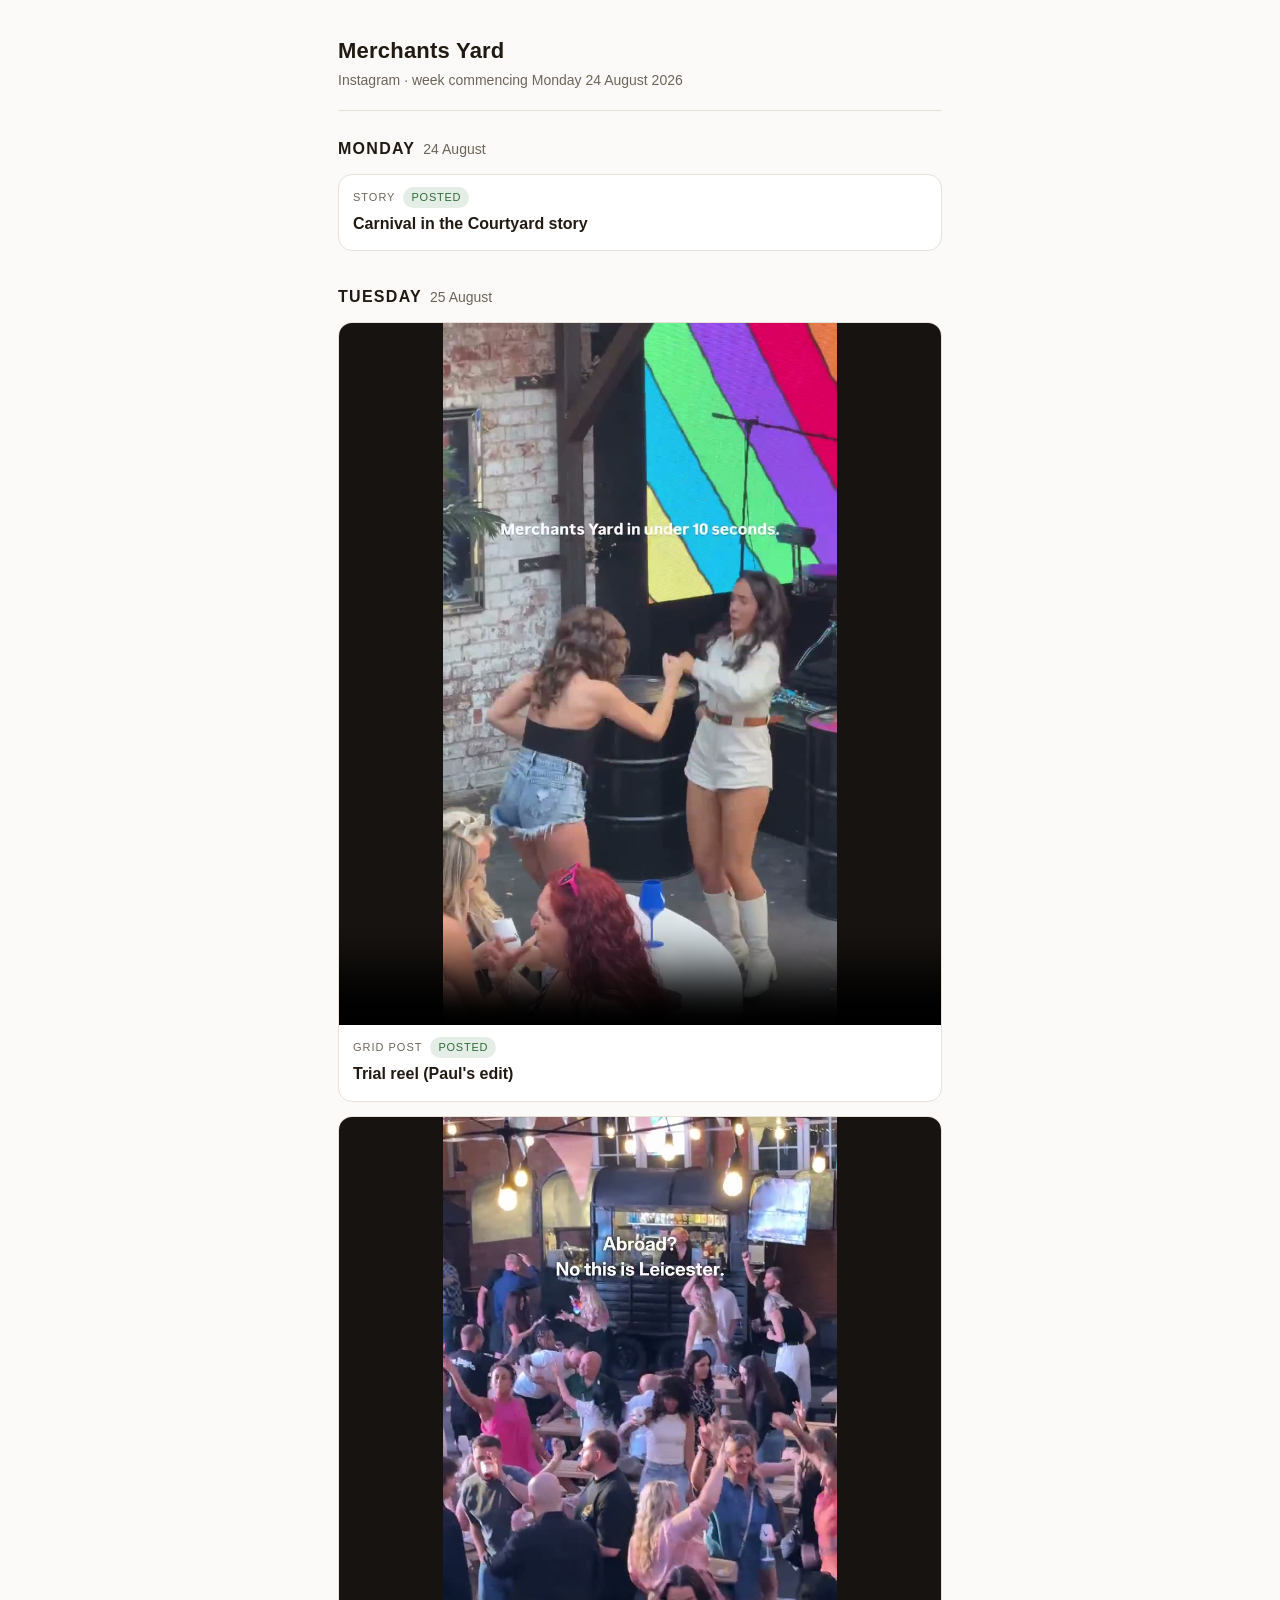
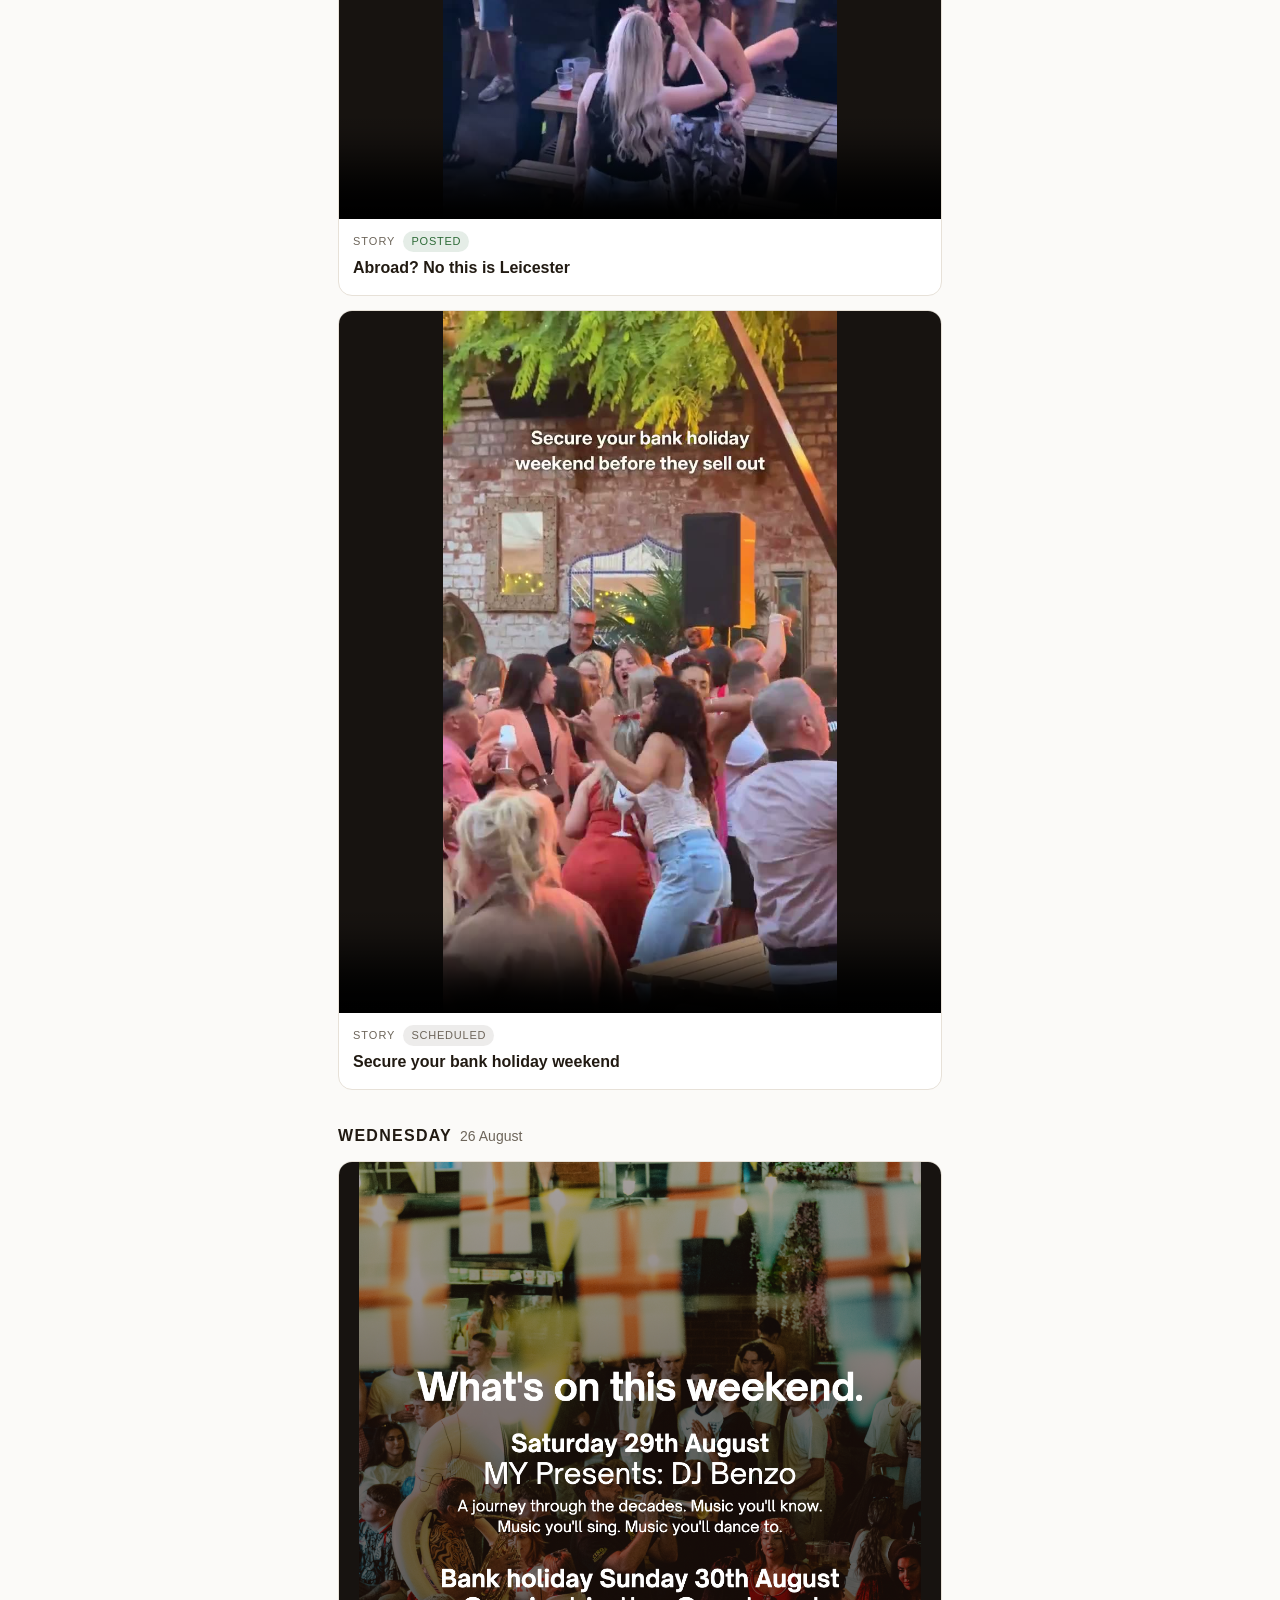
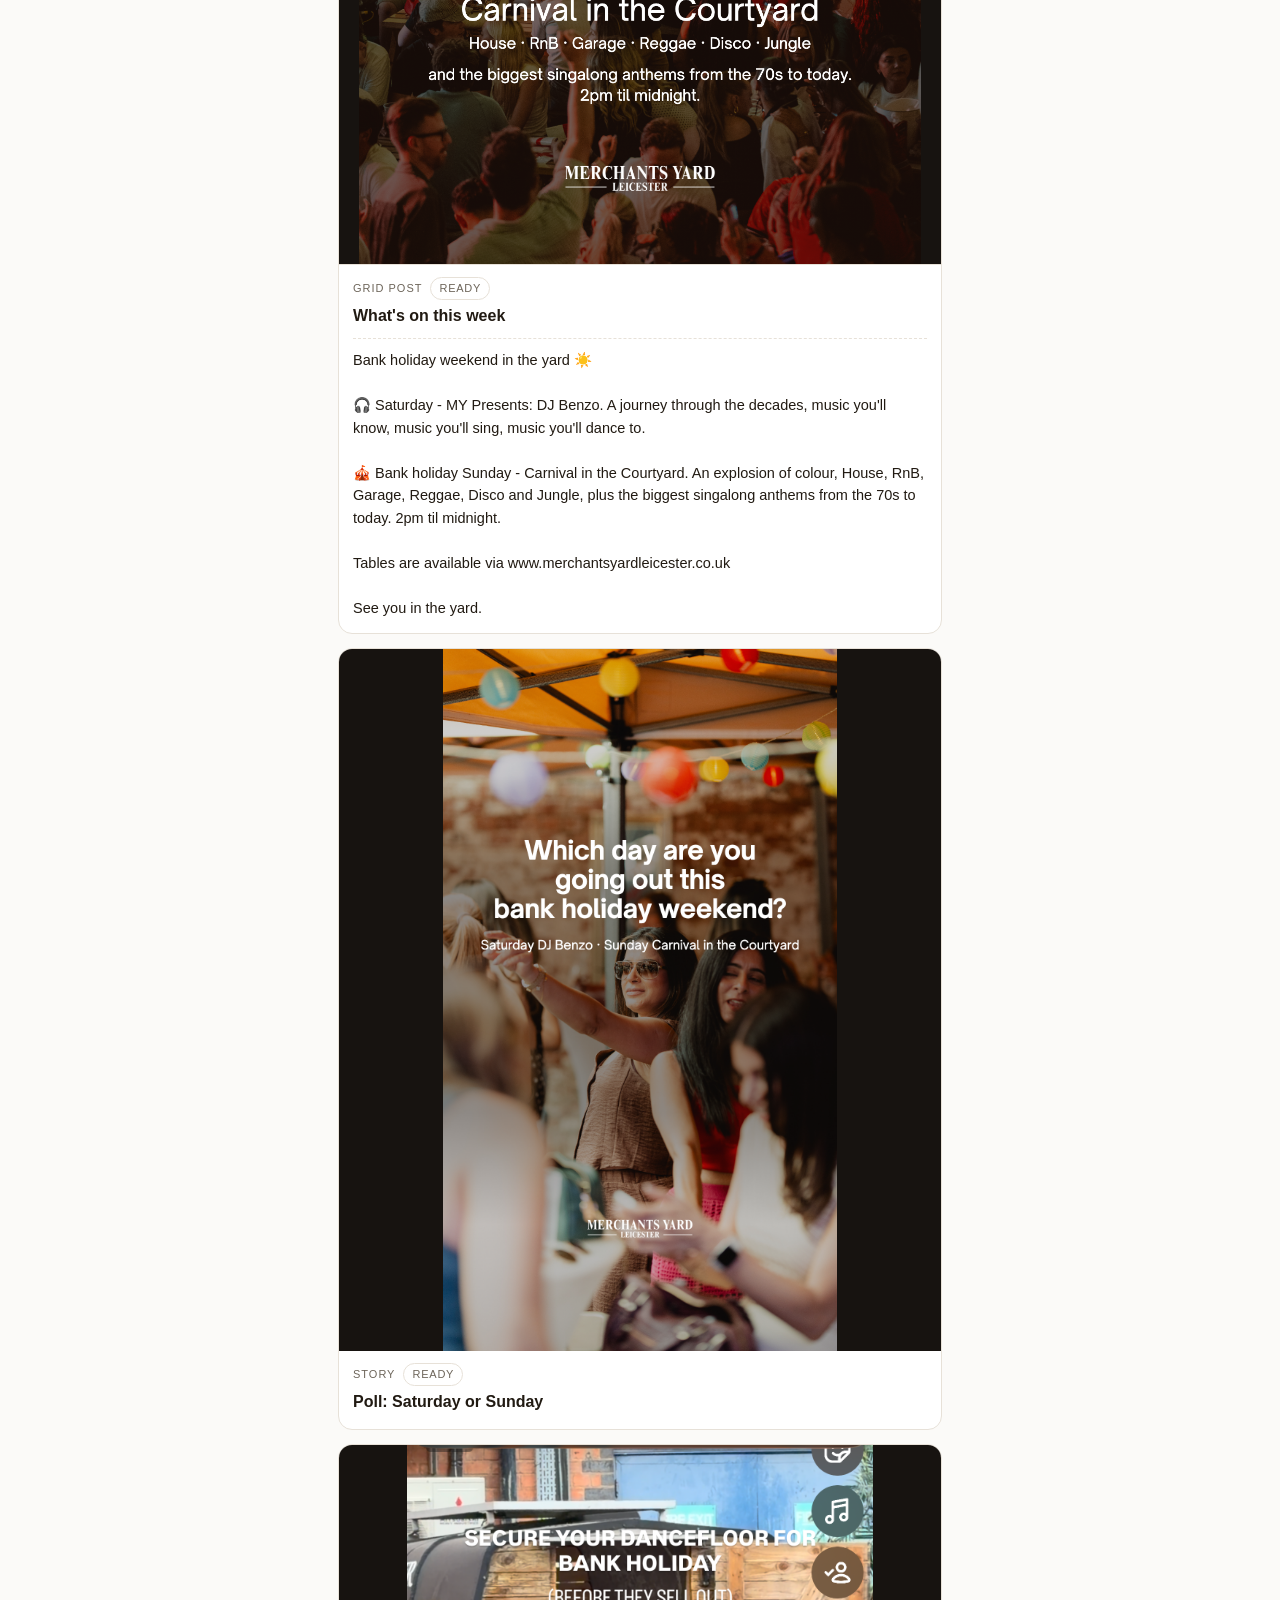
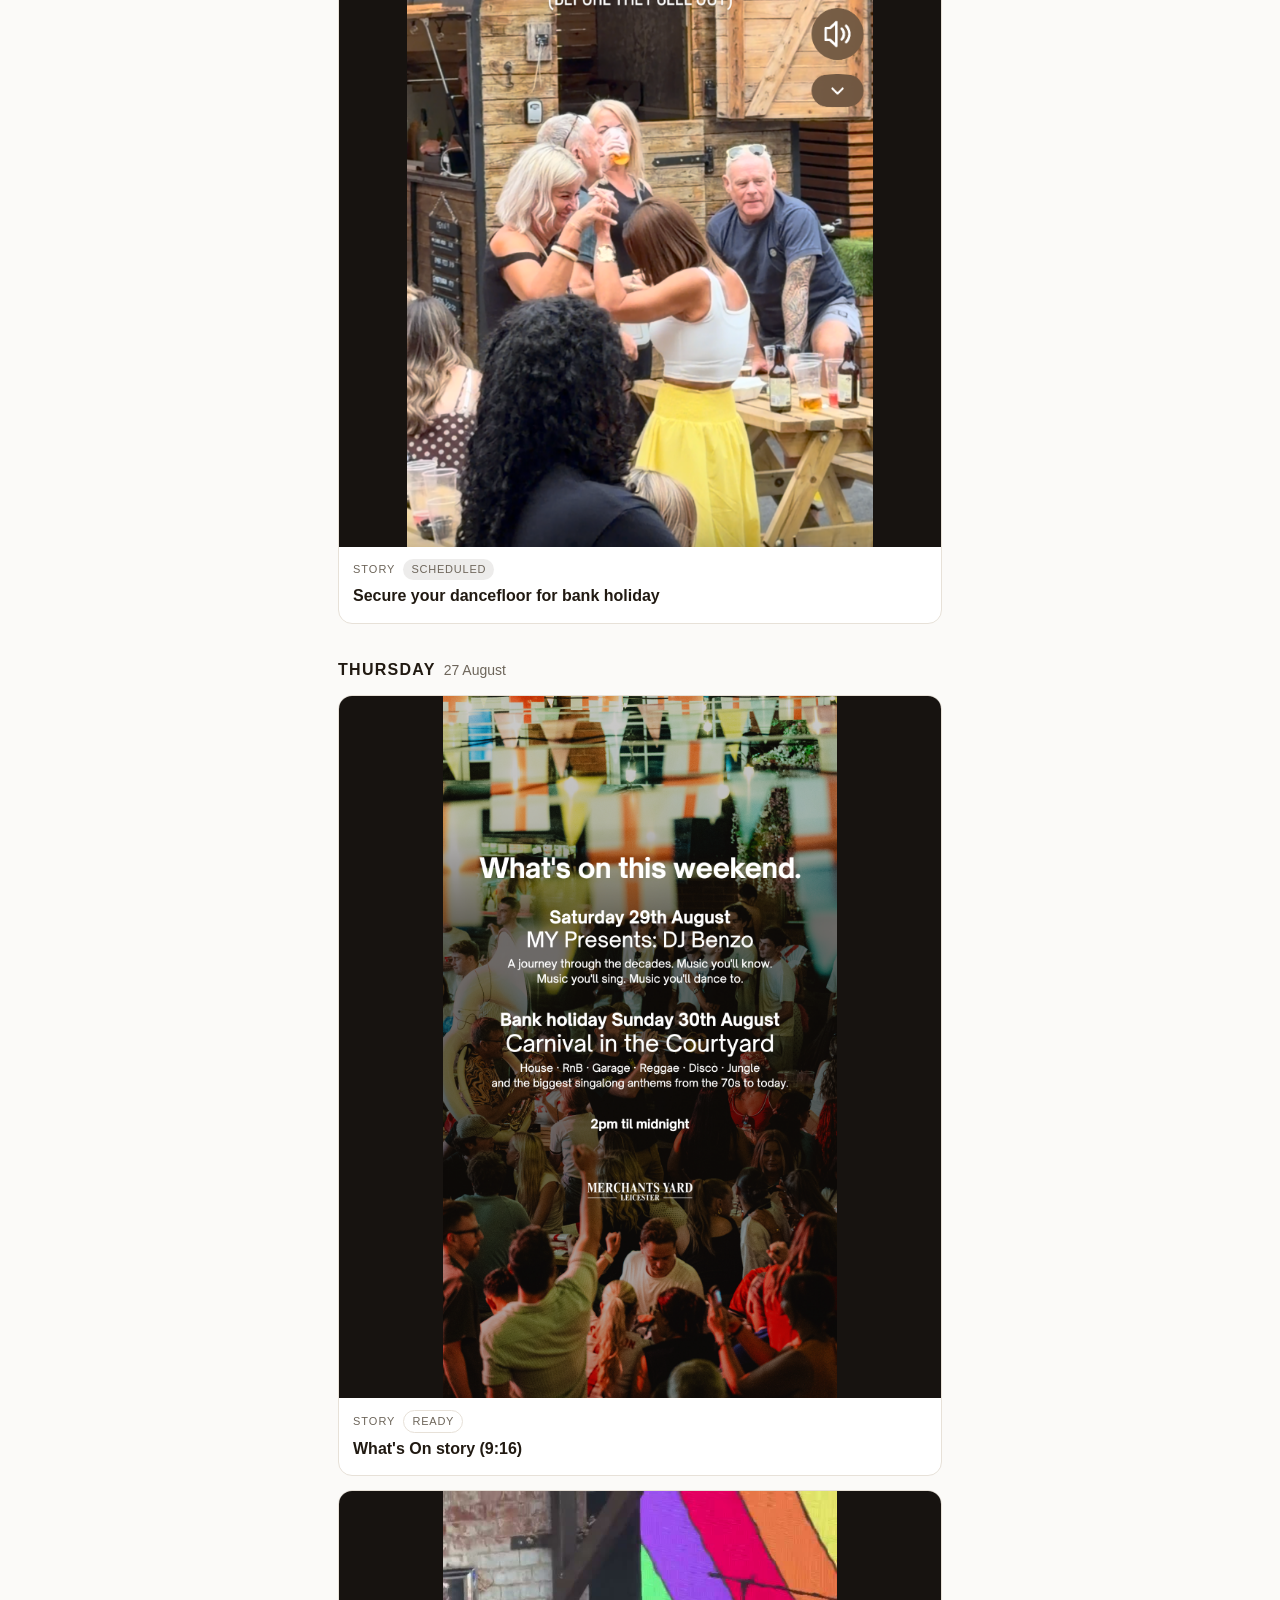
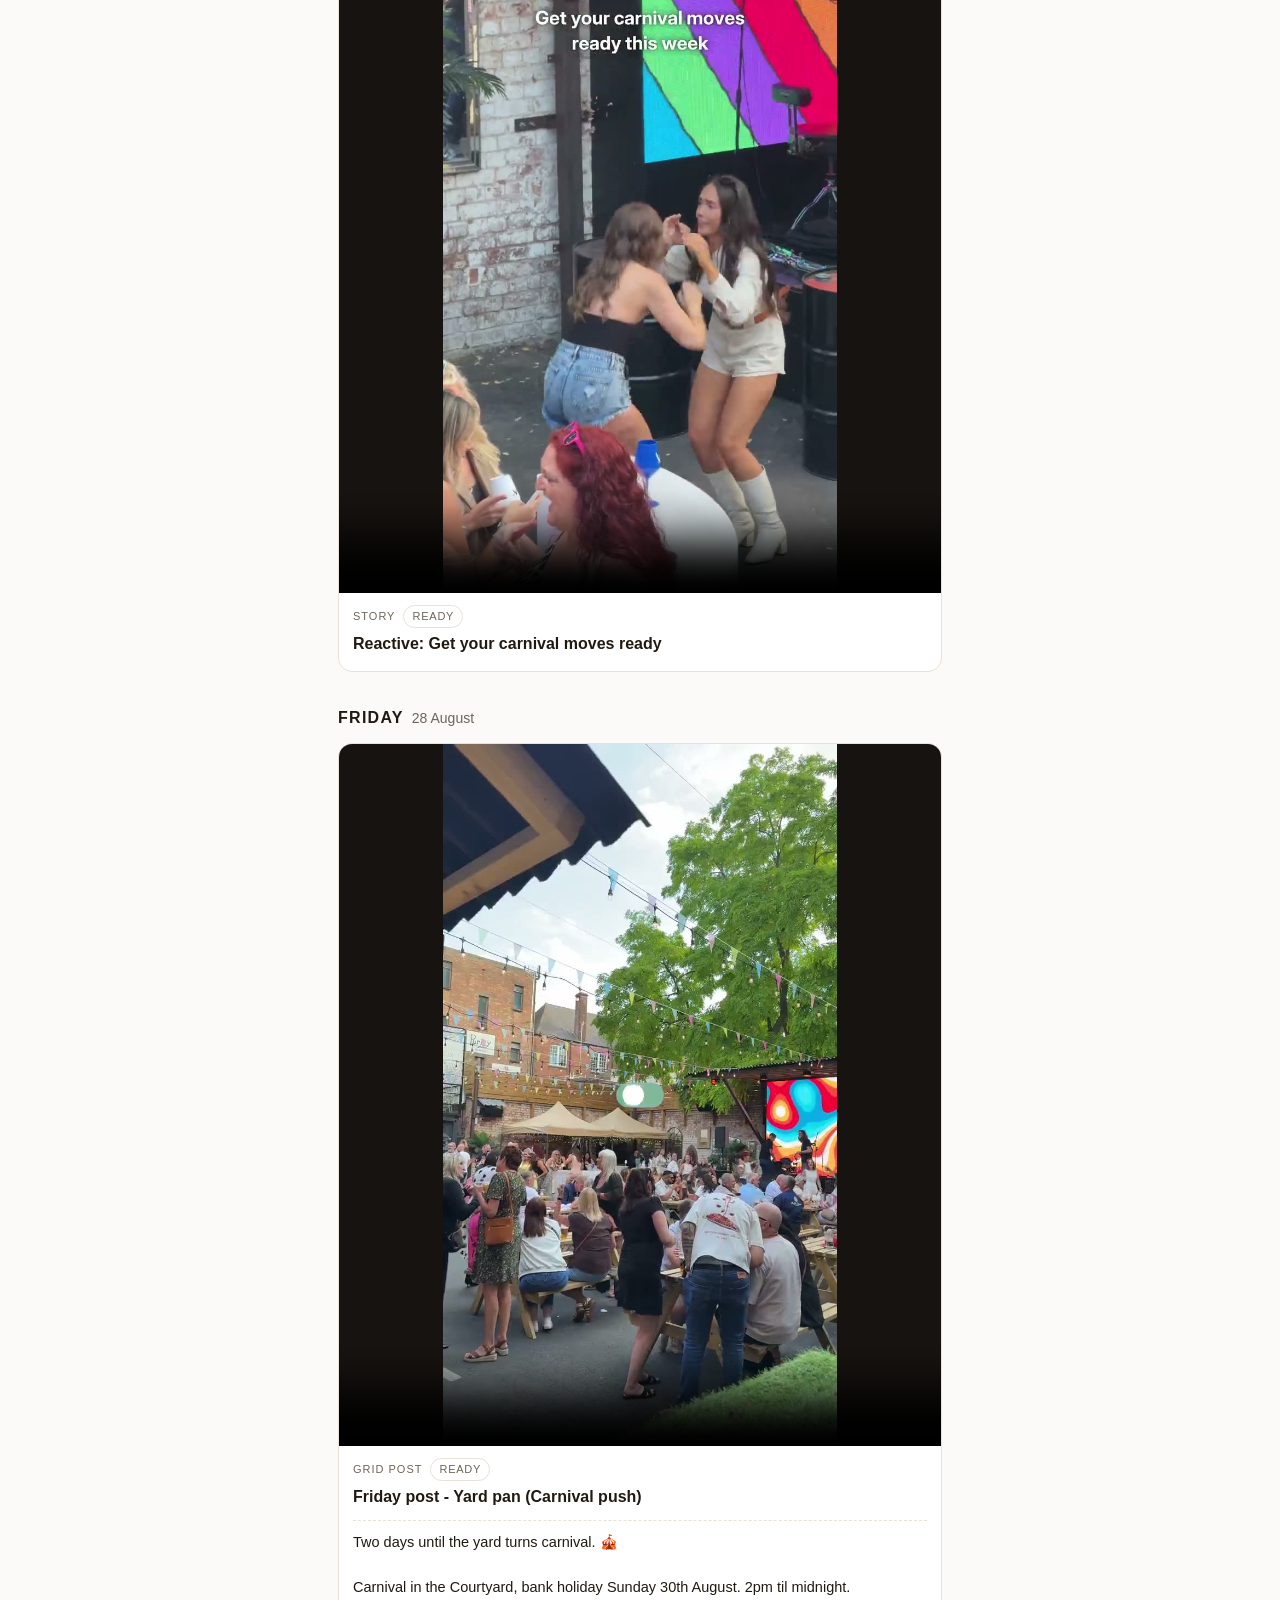
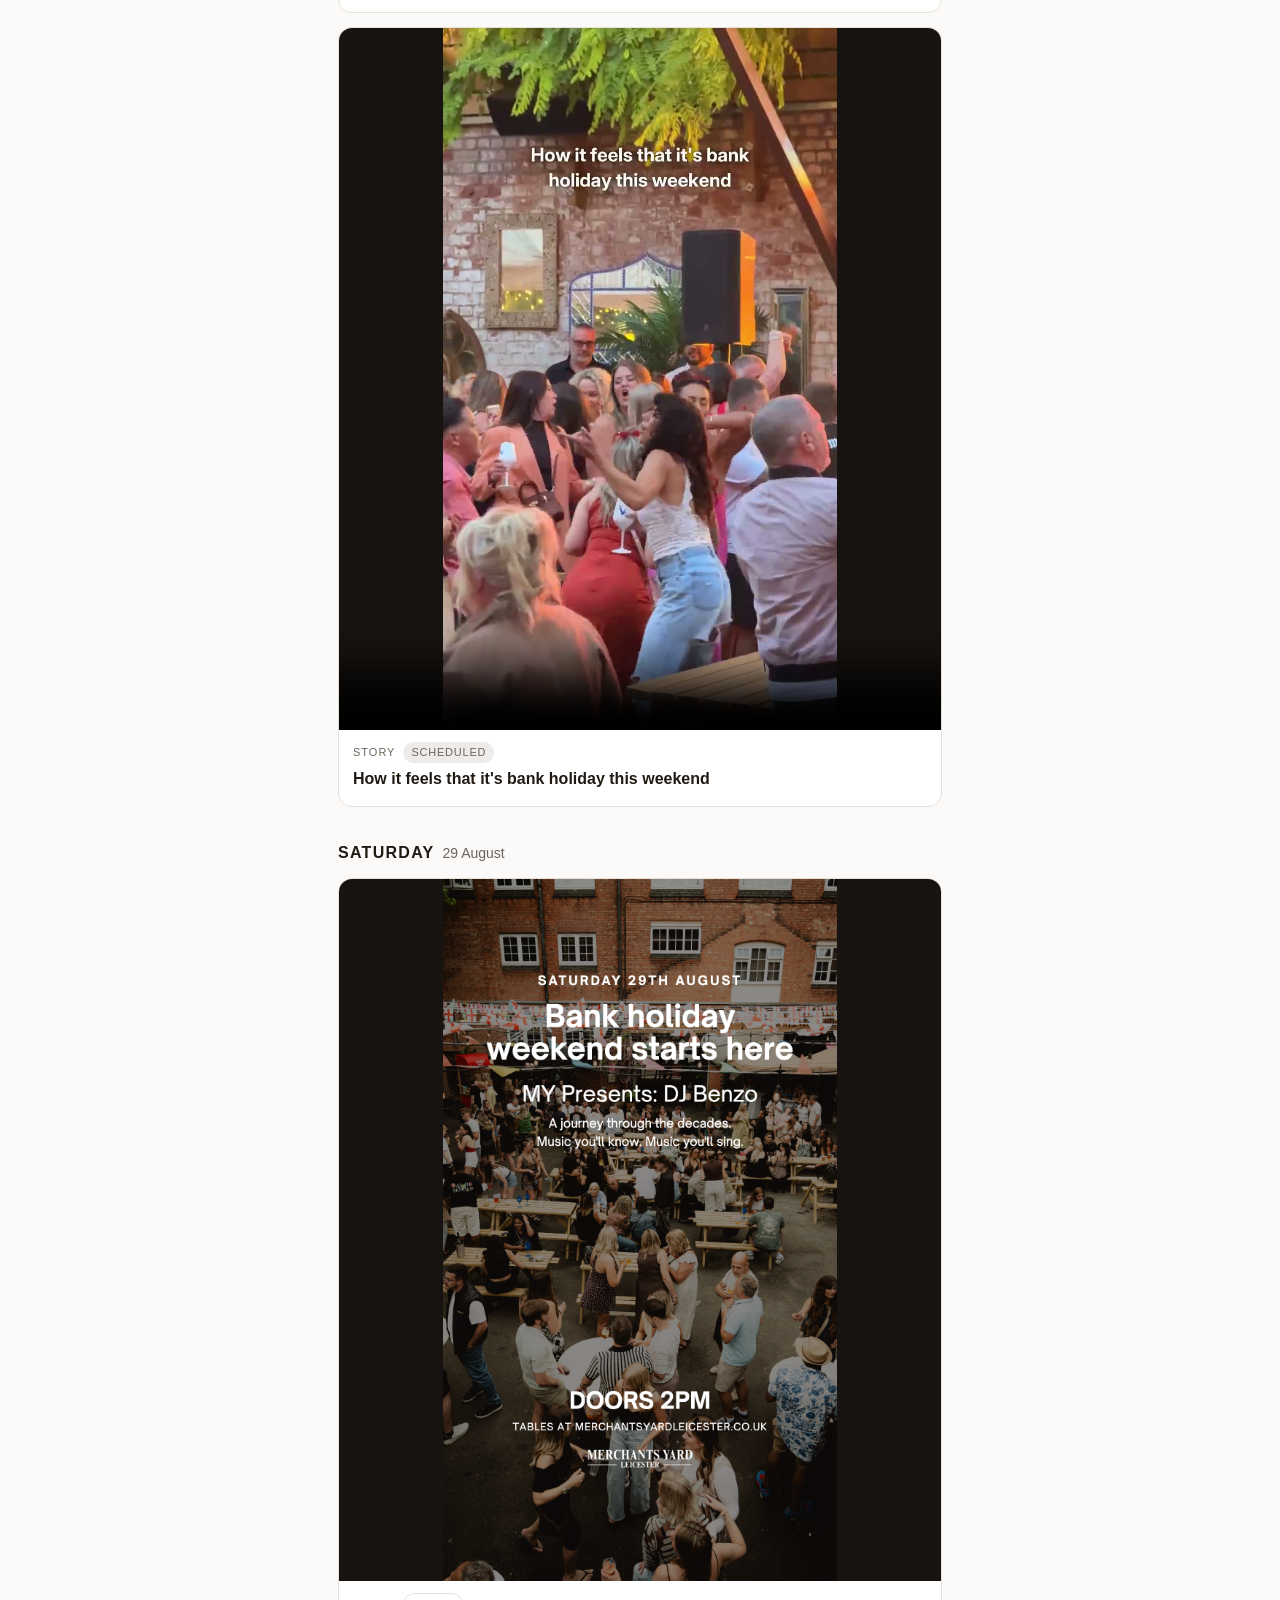
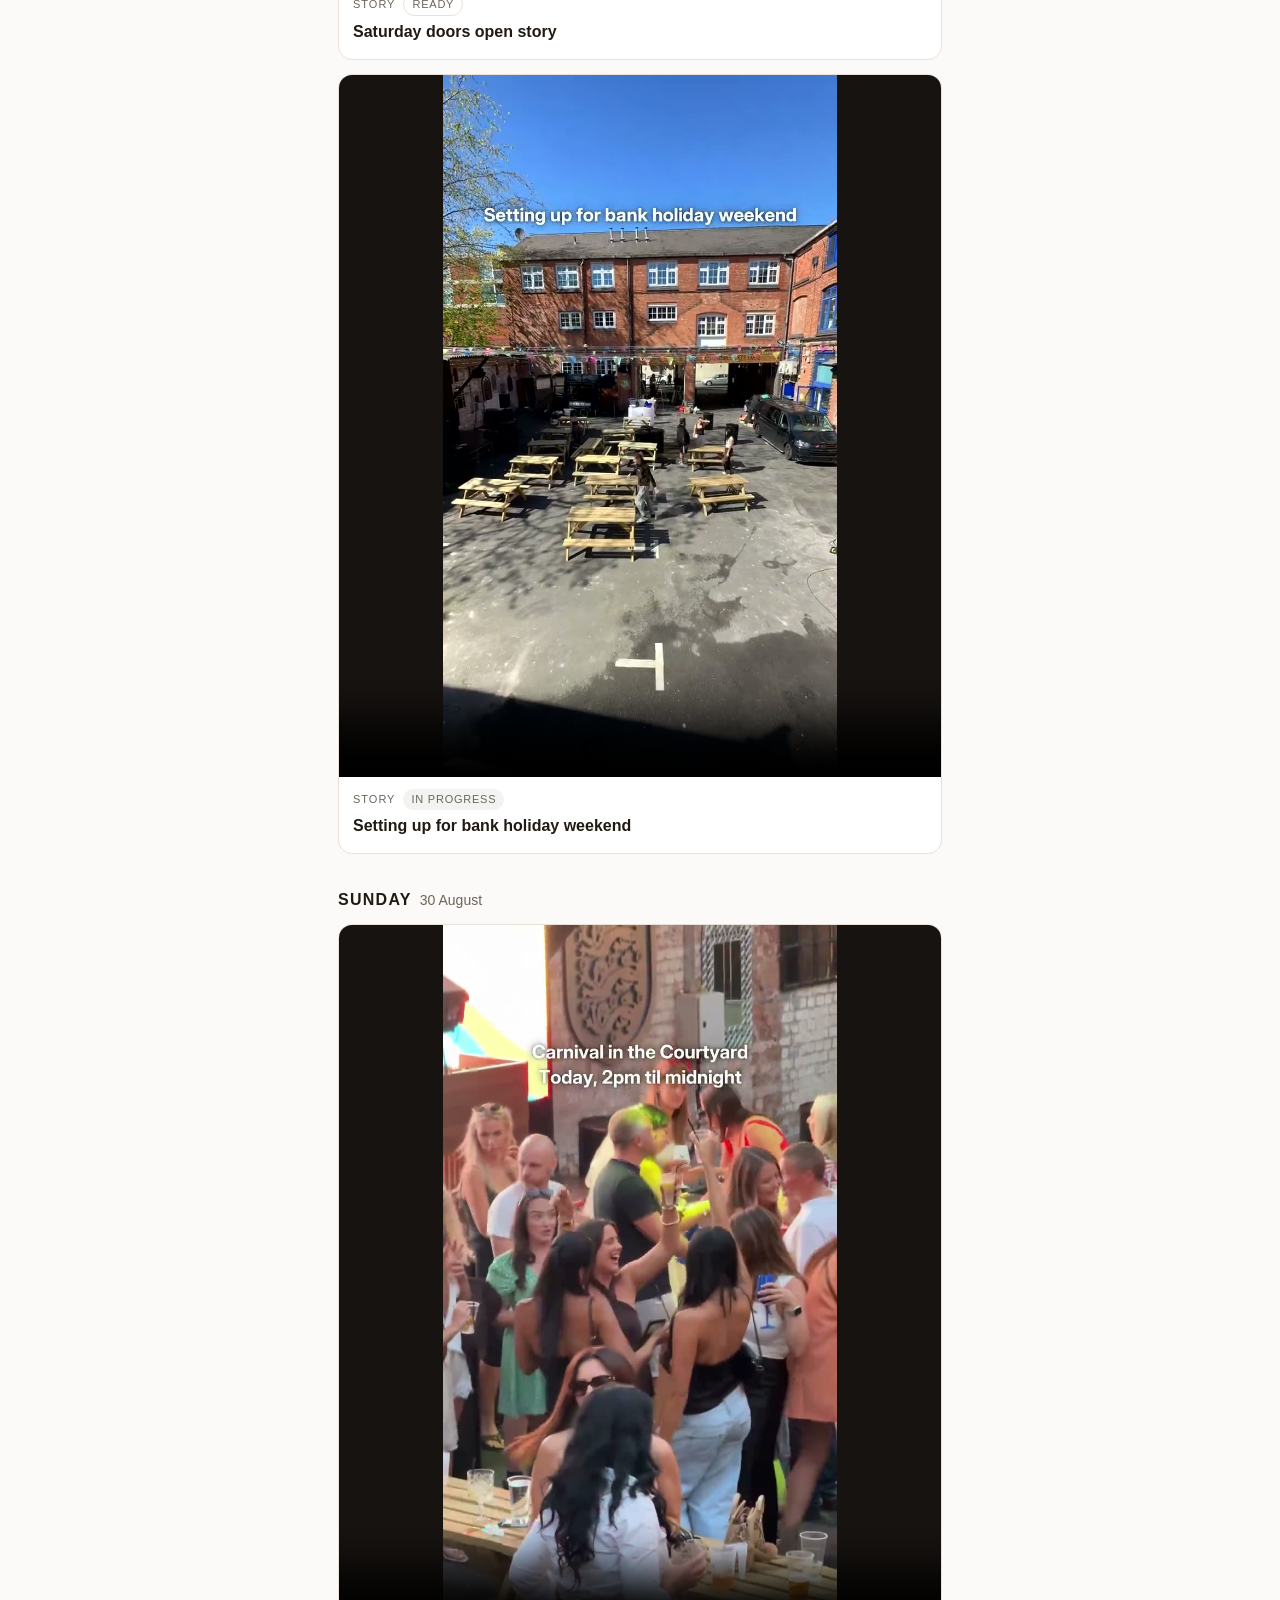
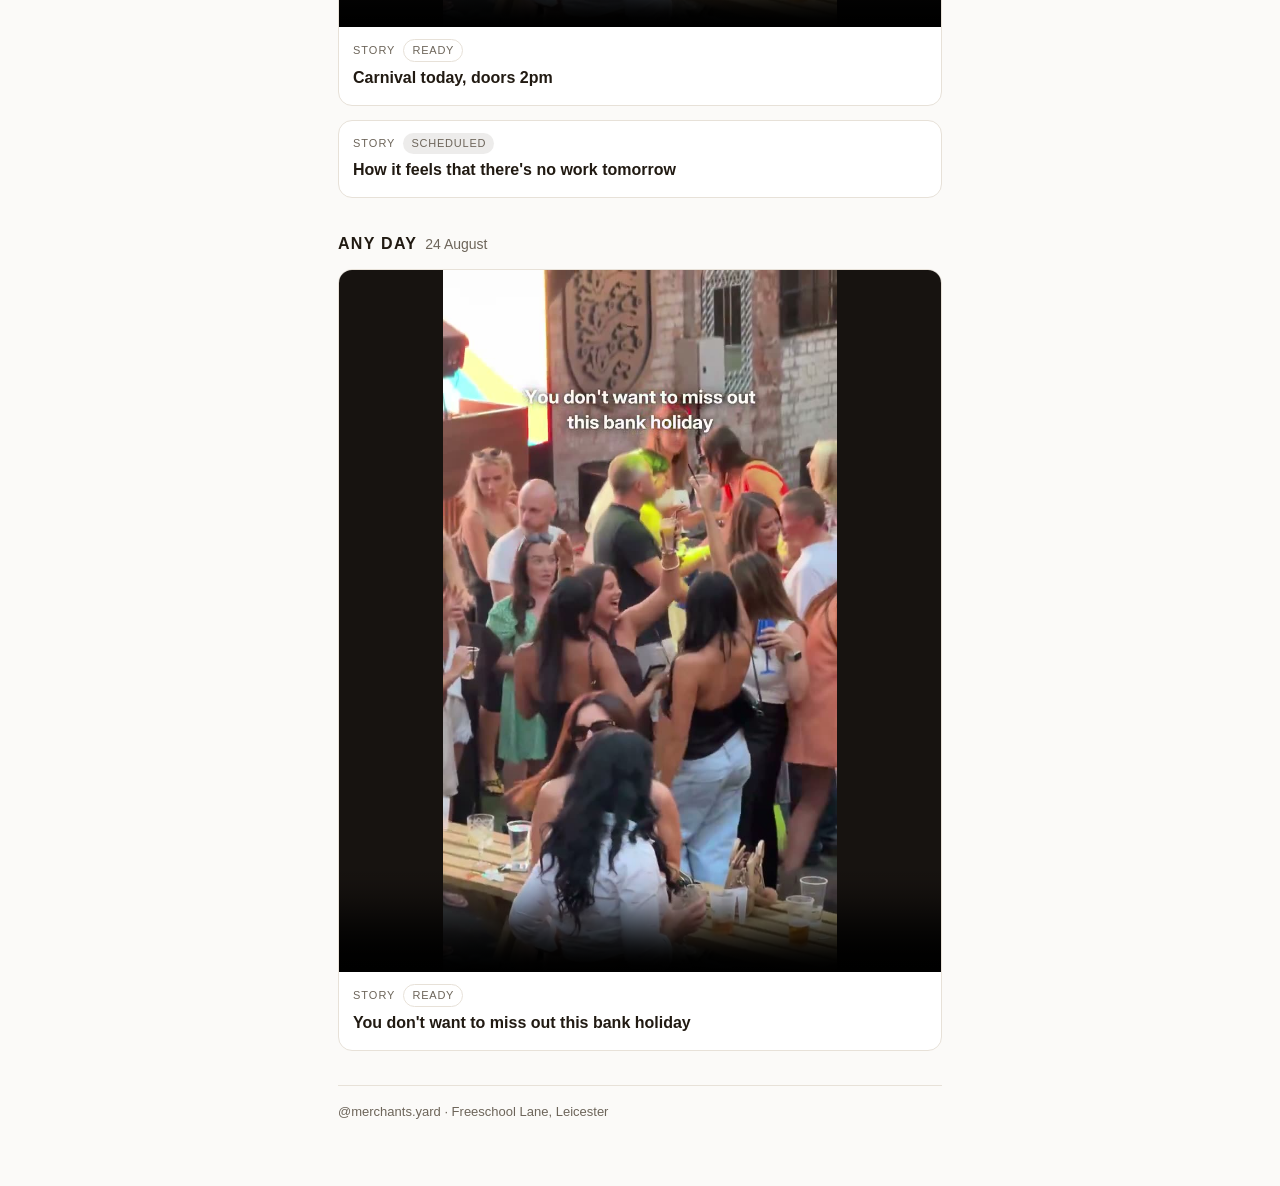
==== share/my-2026-08-24/index.html @ 73141e3e "week share page + board simplification Co-Authored-By: Claude Fable 5 <noreply@anthropic.com>" ====
<!doctype html>
<html lang="en">
<head>
<meta charset="utf-8">
<meta name="viewport" content="width=device-width, initial-scale=1">
<meta name="robots" content="noindex,nofollow,noarchive">
<title>Merchants Yard · w/c 24 Aug</title>
<style>
  :root { --bg:#fbfaf8; --ink:#211a12; --mid:#6d655a; --line:#e7e1d8; --green:#2e6b38; }
  * { box-sizing:border-box; margin:0; }
  body { background:var(--bg); color:var(--ink); font:16px/1.55 -apple-system, BlinkMacSystemFont, "Segoe UI", Roboto, Helvetica, Arial, sans-serif; }
  main { max-width:640px; margin:0 auto; padding:28px 18px 64px; }
  header { padding:6px 0 18px; border-bottom:1px solid var(--line); margin-bottom:26px; }
  header h1 { font-size:22px; letter-spacing:.01em; }
  header p { color:var(--mid); font-size:14px; margin-top:2px; }
  section { margin-bottom:34px; }
  h2 { font-size:16px; text-transform:uppercase; letter-spacing:.08em; margin-bottom:12px; }
  h2 .date { color:var(--mid); font-weight:400; text-transform:none; letter-spacing:0; margin-left:8px; font-size:14px; }
  .card { background:#fff; border:1px solid var(--line); border-radius:14px; overflow:hidden; margin-bottom:14px; }
  .media img, .media video { display:block; width:100%; max-height:78vh; object-fit:contain; background:#171310; }
  .media img + img, .media * + video, .media video + img { border-top:1px solid var(--line); }
  .card-body { padding:12px 14px 14px; }
  .meta { display:flex; gap:8px; align-items:center; margin-bottom:4px; }
  .kind { font-size:11px; text-transform:uppercase; letter-spacing:.09em; color:var(--mid); }
  .chip { font-size:11px; text-transform:uppercase; letter-spacing:.07em; padding:2px 8px; border-radius:99px; }
  .chip-posted { background:rgba(46,107,56,.12); color:var(--green); }
  .chip-scheduled { background:rgba(109,101,90,.12); color:var(--mid); }
  .chip-ready { border:1px solid var(--line); color:var(--mid); }
  .chip-progress { background:rgba(109,101,90,.08); color:var(--mid); }
  h3 { font-size:16px; font-weight:600; }
  .caption { white-space:pre-line; color:var(--ink); font-size:14.5px; margin-top:10px; padding-top:10px; border-top:1px dashed var(--line); }
  .quiet { color:var(--mid); font-size:14px; }
  footer { color:var(--mid); font-size:13px; border-top:1px solid var(--line); padding-top:16px; }
</style>
</head>
<body>
<main>
<header>
  <h1>Merchants Yard</h1>
  <p>Instagram · week commencing Monday 24 August 2026</p>
</header>
<section><h2>Monday<span class="date">24 August</span></h2><article class="card"><div class="media"><img loading="lazy" alt="" src="../../media/merchants-yard/2026-08-24/../2026-08-17/stories/wednesday-carnival/carnival-9x16.png"></div><div class="card-body"><div class="meta"><span class="kind">Story</span><span class="chip chip-posted">Posted</span></div><h3>Carnival in the Courtyard story</h3></div></article></section><section><h2>Tuesday<span class="date">25 August</span></h2><article class="card"><div class="media"><video controls playsinline preload="metadata" poster="../../media/merchants-yard/2026-08-24/grid/tuesday-trial-reel/trial-reel.jpg" src="../../media/merchants-yard/2026-08-24/grid/tuesday-trial-reel/trial-reel.mp4"></video></div><div class="card-body"><div class="meta"><span class="kind">Grid post</span><span class="chip chip-posted">Posted</span></div><h3>Trial reel (Paul&#x27;s edit)</h3></div></article><article class="card"><div class="media"><video controls playsinline preload="metadata" poster="../../media/merchants-yard/2026-08-24/stories/reactive/abroad%20no%20this%20is%20leicester.jpg" src="../../media/merchants-yard/2026-08-24/stories/reactive/abroad%20no%20this%20is%20leicester.mp4"></video></div><div class="card-body"><div class="meta"><span class="kind">Story</span><span class="chip chip-posted">Posted</span></div><h3>Abroad? No this is Leicester</h3></div></article><article class="card"><div class="media"><video controls playsinline preload="metadata" poster="../../media/merchants-yard/2026-08-24/stories/reactive/secure%20your%20bank%20holiday%20weekend.jpg" src="../../media/merchants-yard/2026-08-24/stories/reactive/secure%20your%20bank%20holiday%20weekend.mp4"></video></div><div class="card-body"><div class="meta"><span class="kind">Story</span><span class="chip chip-scheduled">Scheduled</span></div><h3>Secure your bank holiday weekend</h3></div></article></section><section><h2>Wednesday<span class="date">26 August</span></h2><article class="card"><div class="media"><img loading="lazy" alt="" src="../../media/merchants-yard/2026-08-24/grid/tuesday-whats-on/slide-01.png"><img loading="lazy" alt="" src="../../media/merchants-yard/2026-08-24/grid/tuesday-whats-on/Carnival_4x5.png"></div><div class="card-body"><div class="meta"><span class="kind">Grid post</span><span class="chip chip-ready">Ready</span></div><h3>What&#x27;s on this week</h3><div class="caption">Bank holiday weekend in the yard ☀️

🎧 Saturday - MY Presents: DJ Benzo. A journey through the decades, music you&#x27;ll know, music you&#x27;ll sing, music you&#x27;ll dance to.

🎪 Bank holiday Sunday - Carnival in the Courtyard. An explosion of colour, House, RnB, Garage, Reggae, Disco and Jungle, plus the biggest singalong anthems from the 70s to today. 2pm til midnight.

Tables are available via www.merchantsyardleicester.co.uk

See you in the yard.</div></div></article><article class="card"><div class="media"><img loading="lazy" alt="" src="../../media/merchants-yard/2026-08-24/stories/carnival-poll/carnival-poll.png"></div><div class="card-body"><div class="meta"><span class="kind">Story</span><span class="chip chip-ready">Ready</span></div><h3>Poll: Saturday or Sunday</h3></div></article><article class="card"><div class="media"><img loading="lazy" alt="" src="../../media/merchants-yard/2026-08-24/stories/secure-dancefloor/secure-dancefloor.png"></div><div class="card-body"><div class="meta"><span class="kind">Story</span><span class="chip chip-scheduled">Scheduled</span></div><h3>Secure your dancefloor for bank holiday</h3></div></article></section><section><h2>Thursday<span class="date">27 August</span></h2><article class="card"><div class="media"><img loading="lazy" alt="" src="../../media/merchants-yard/2026-08-24/stories/whats-on-story/whats-on-story.png"></div><div class="card-body"><div class="meta"><span class="kind">Story</span><span class="chip chip-ready">Ready</span></div><h3>What&#x27;s On story (9:16)</h3></div></article><article class="card"><div class="media"><video controls playsinline preload="metadata" poster="../../media/merchants-yard/2026-08-24/stories/reactive/get%20your%20carnival%20moves%20ready.jpg" src="../../media/merchants-yard/2026-08-24/stories/reactive/get%20your%20carnival%20moves%20ready.mp4"></video></div><div class="card-body"><div class="meta"><span class="kind">Story</span><span class="chip chip-ready">Ready</span></div><h3>Reactive: Get your carnival moves ready</h3></div></article></section><section><h2>Friday<span class="date">28 August</span></h2><article class="card"><div class="media"><video controls playsinline preload="metadata" poster="../../media/merchants-yard/2026-08-24/grid/friday-post/yard-pan.jpg" src="../../media/merchants-yard/2026-08-24/grid/friday-post/yard-pan.mp4"></video></div><div class="card-body"><div class="meta"><span class="kind">Grid post</span><span class="chip chip-ready">Ready</span></div><h3>Friday post - Yard pan (Carnival push)</h3><div class="caption">Two days until the yard turns carnival. 🎪

Carnival in the Courtyard, bank holiday Sunday 30th August. 2pm til midnight.</div></div></article><article class="card"><div class="media"><video controls playsinline preload="metadata" poster="../../media/merchants-yard/2026-08-24/stories/reactive/how%20it%20feels%20bank%20holiday.jpg" src="../../media/merchants-yard/2026-08-24/stories/reactive/how%20it%20feels%20bank%20holiday.mp4"></video></div><div class="card-body"><div class="meta"><span class="kind">Story</span><span class="chip chip-scheduled">Scheduled</span></div><h3>How it feels that it&#x27;s bank holiday this weekend</h3></div></article></section><section><h2>Saturday<span class="date">29 August</span></h2><article class="card"><div class="media"><img loading="lazy" alt="" src="../../media/merchants-yard/2026-08-24/stories/saturday-doors/saturday-doors.png"></div><div class="card-body"><div class="meta"><span class="kind">Story</span><span class="chip chip-ready">Ready</span></div><h3>Saturday doors open story</h3></div></article><article class="card"><div class="media"><video controls playsinline preload="metadata" poster="../../media/merchants-yard/2026-08-24/stories/reactive/setting%20up%20saturday%20morning.jpg" src="../../media/merchants-yard/2026-08-24/stories/reactive/setting%20up%20saturday%20morning.mp4"></video></div><div class="card-body"><div class="meta"><span class="kind">Story</span><span class="chip chip-progress">In progress</span></div><h3>Setting up for bank holiday weekend</h3></div></article></section><section><h2>Sunday<span class="date">30 August</span></h2><article class="card"><div class="media"><video controls playsinline preload="metadata" poster="../../media/merchants-yard/2026-08-24/stories/reactive/sunday%20doors%20today.jpg" src="../../media/merchants-yard/2026-08-24/stories/reactive/sunday%20doors%20today.mp4"></video></div><div class="card-body"><div class="meta"><span class="kind">Story</span><span class="chip chip-ready">Ready</span></div><h3>Carnival today, doors 2pm</h3></div></article><article class="card"><div class="card-body"><div class="meta"><span class="kind">Story</span><span class="chip chip-scheduled">Scheduled</span></div><h3>How it feels that there&#x27;s no work tomorrow</h3></div></article></section><section><h2>Any day<span class="date">24 August</span></h2><article class="card"><div class="media"><video controls playsinline preload="metadata" poster="../../media/merchants-yard/2026-08-24/stories/reactive/dont%20miss%20out%20bank%20holiday.jpg" src="../../media/merchants-yard/2026-08-24/stories/reactive/dont%20miss%20out%20bank%20holiday.mp4"></video></div><div class="card-body"><div class="meta"><span class="kind">Story</span><span class="chip chip-ready">Ready</span></div><h3>You don&#x27;t want to miss out this bank holiday</h3></div></article></section>
<footer>@merchants.yard · Freeschool Lane, Leicester</footer>
</main>
</body>
</html>
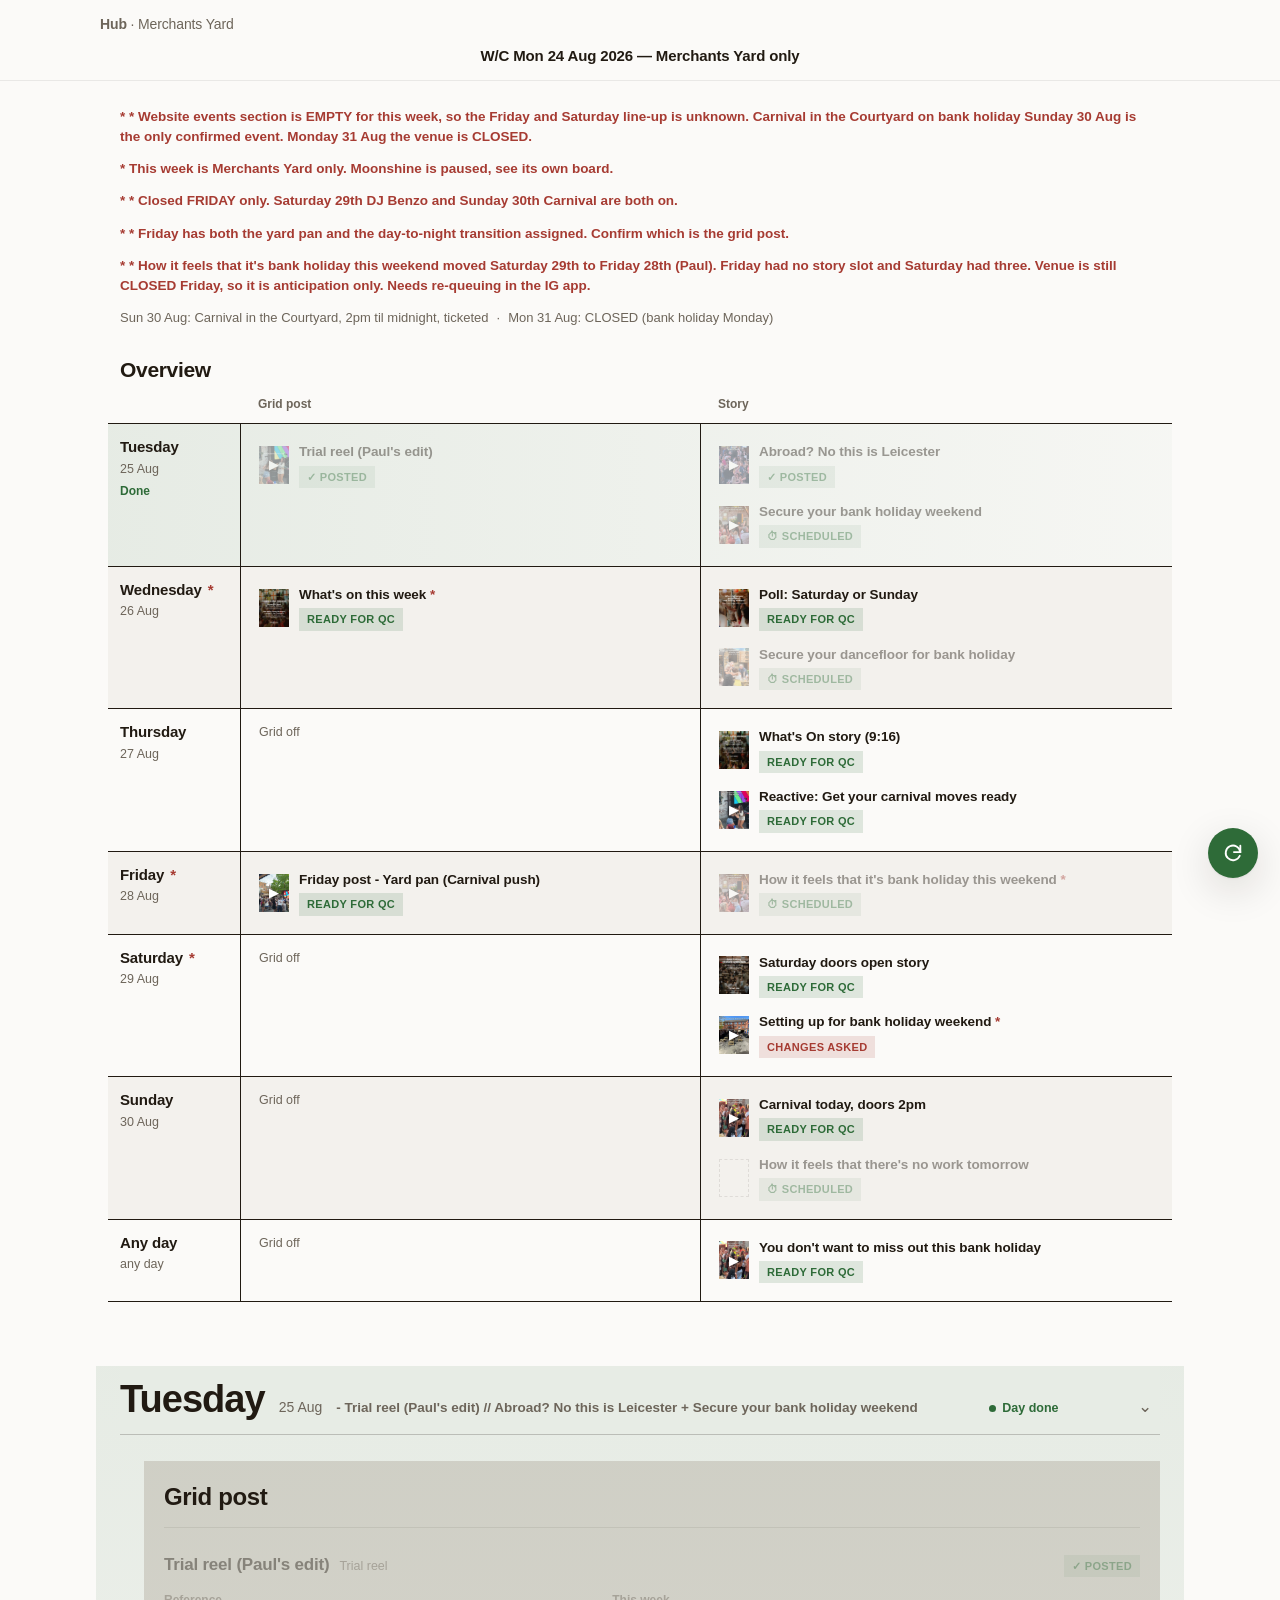
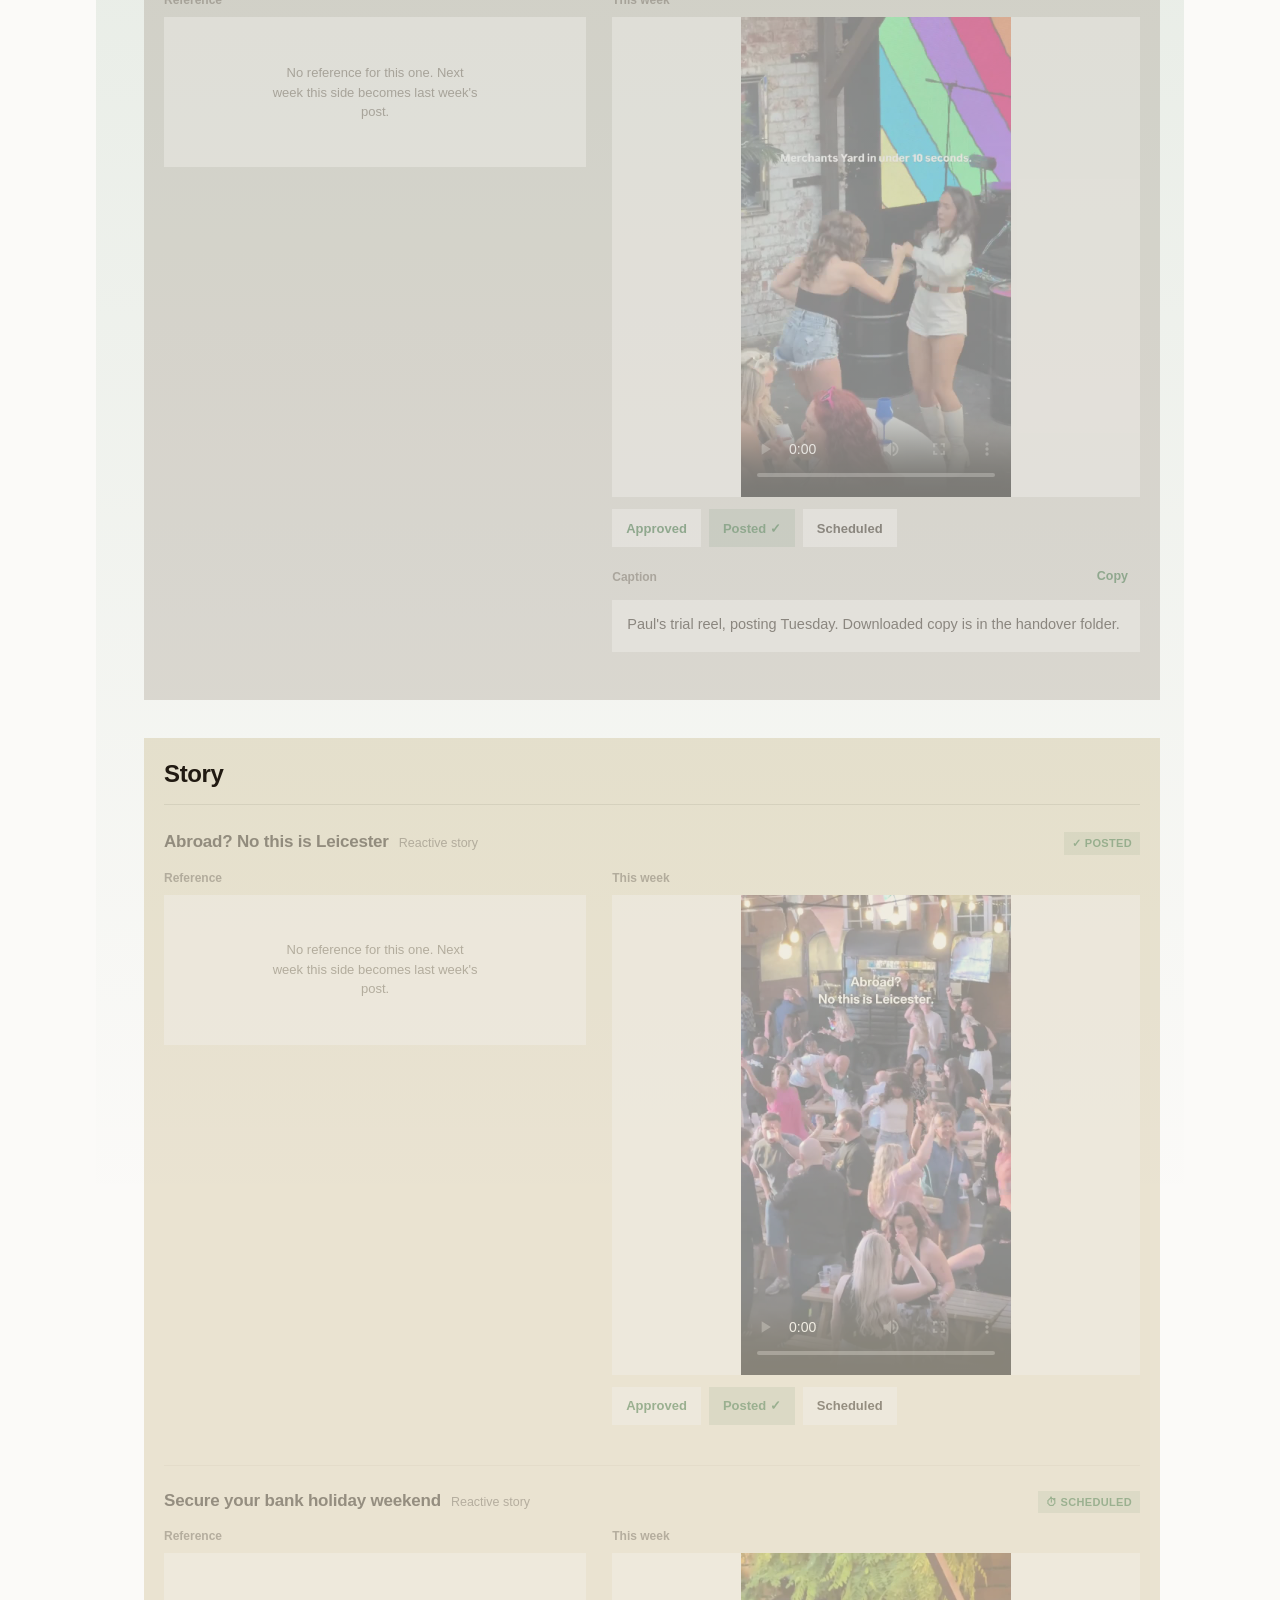
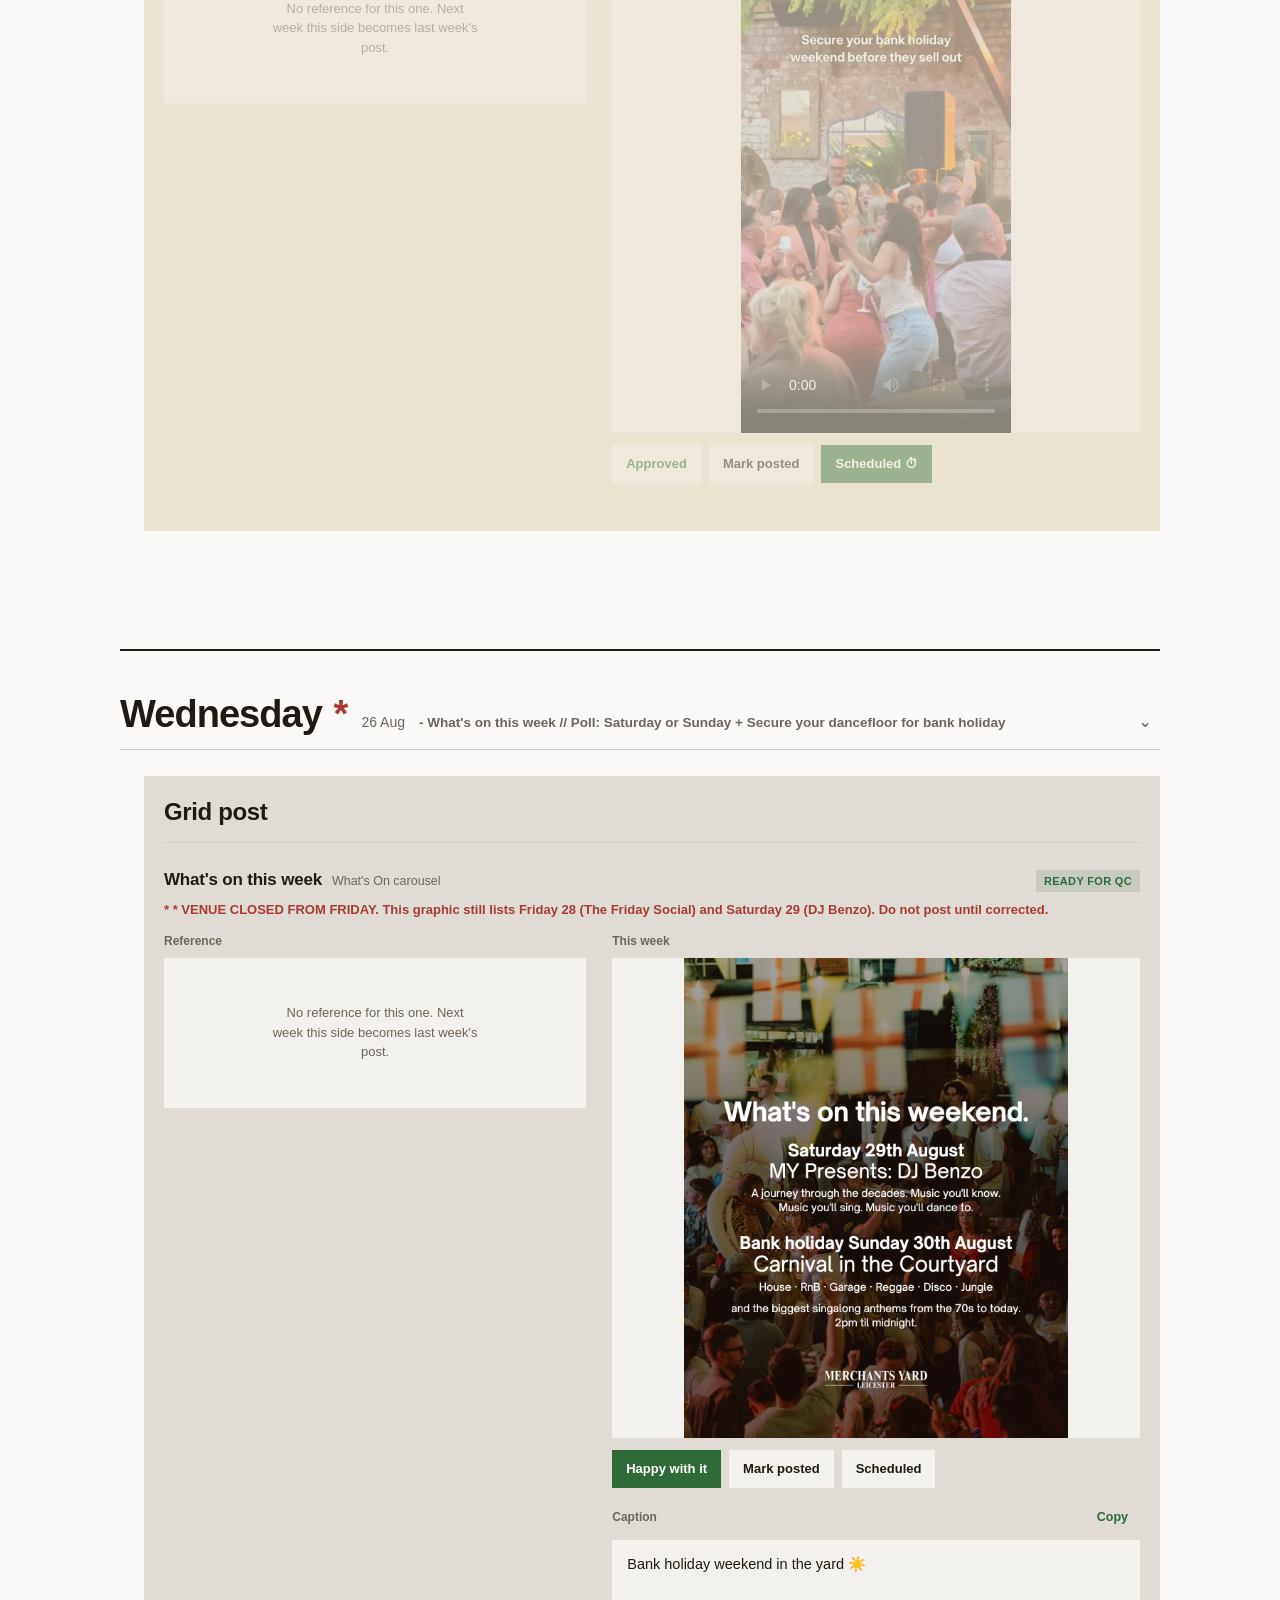
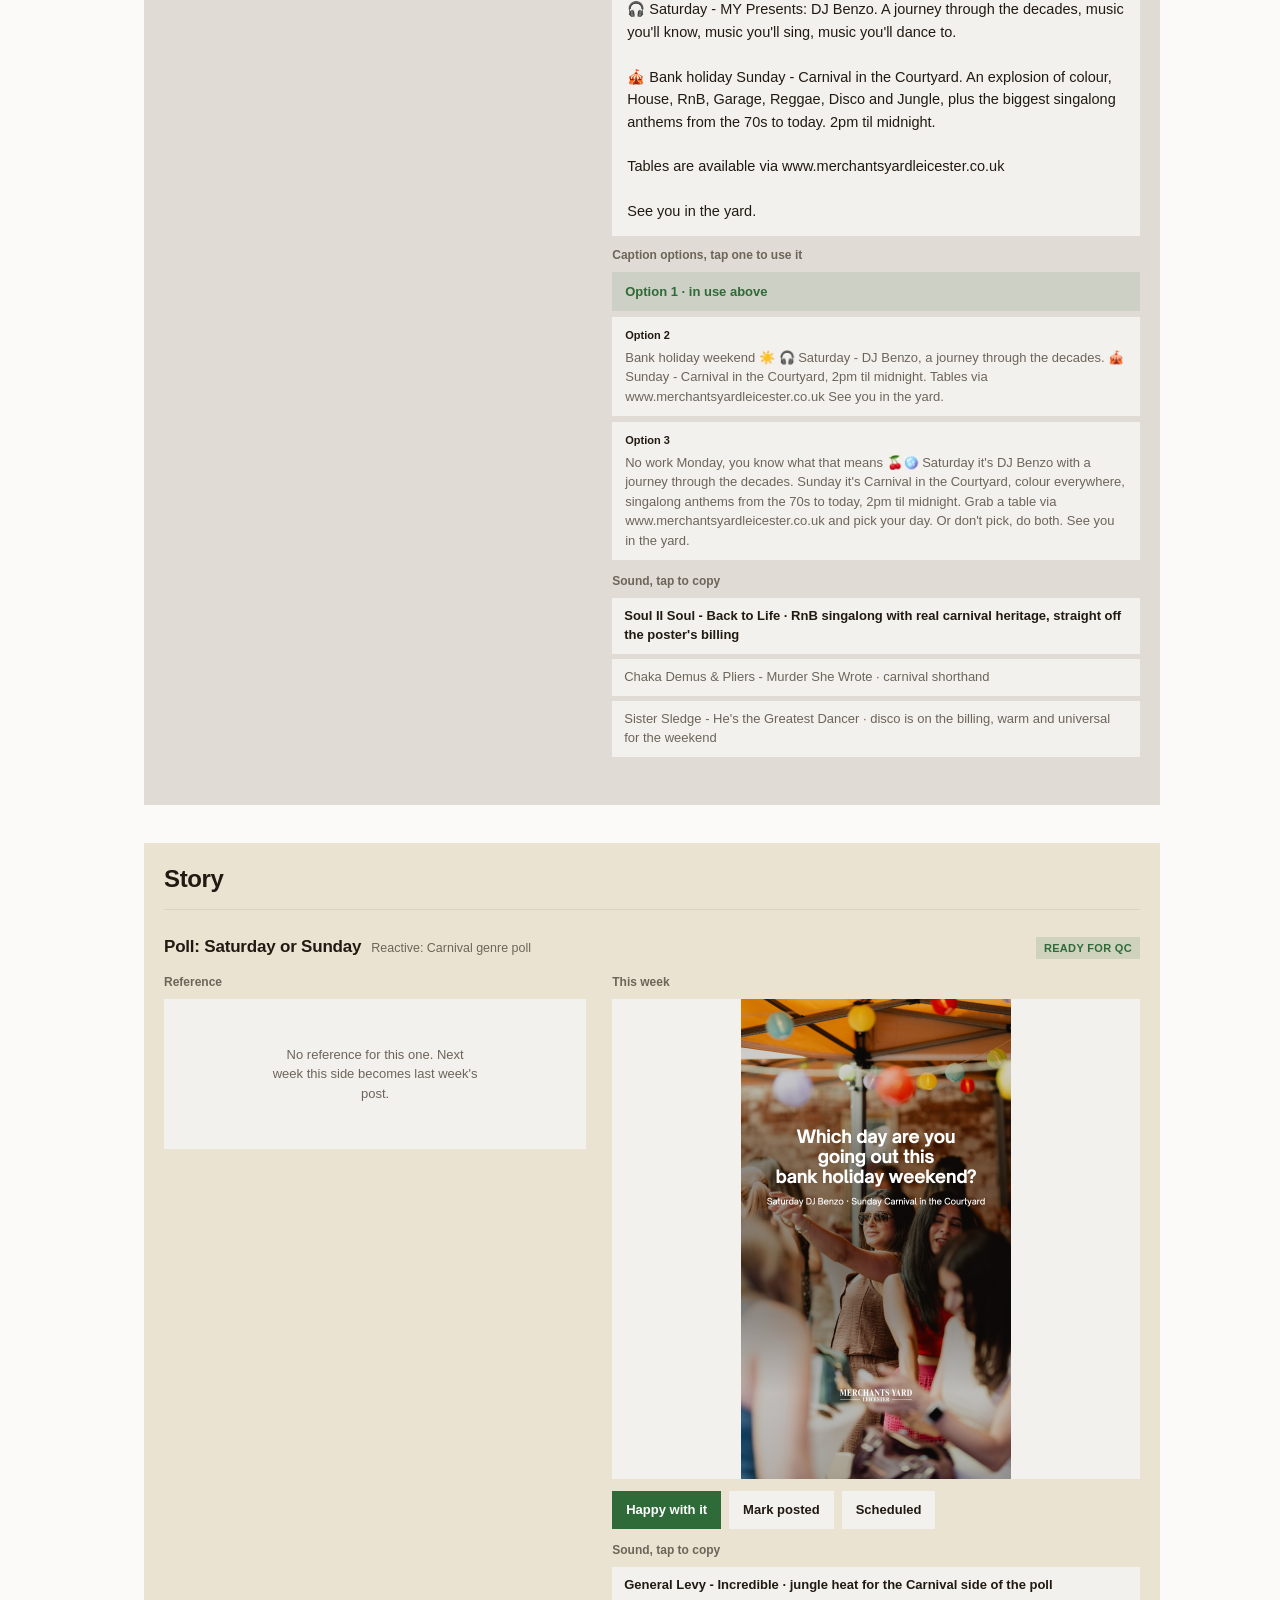
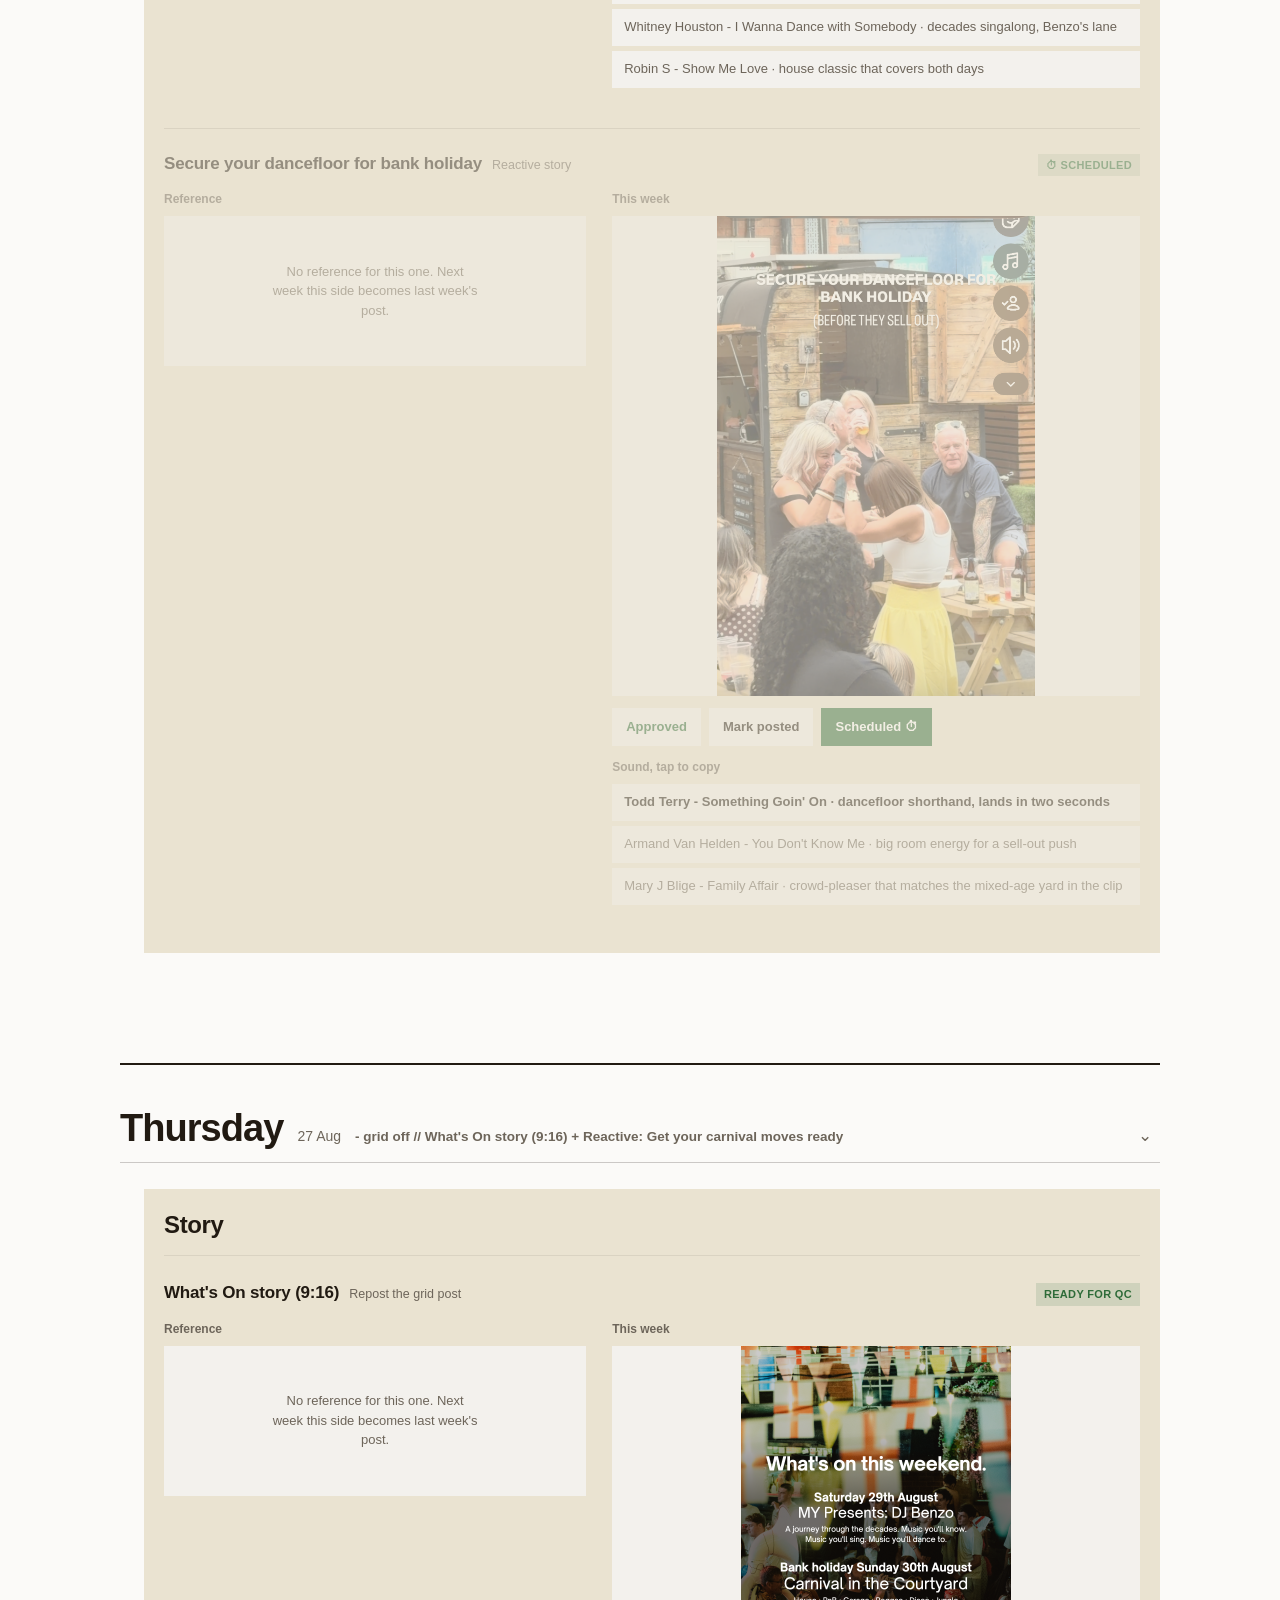
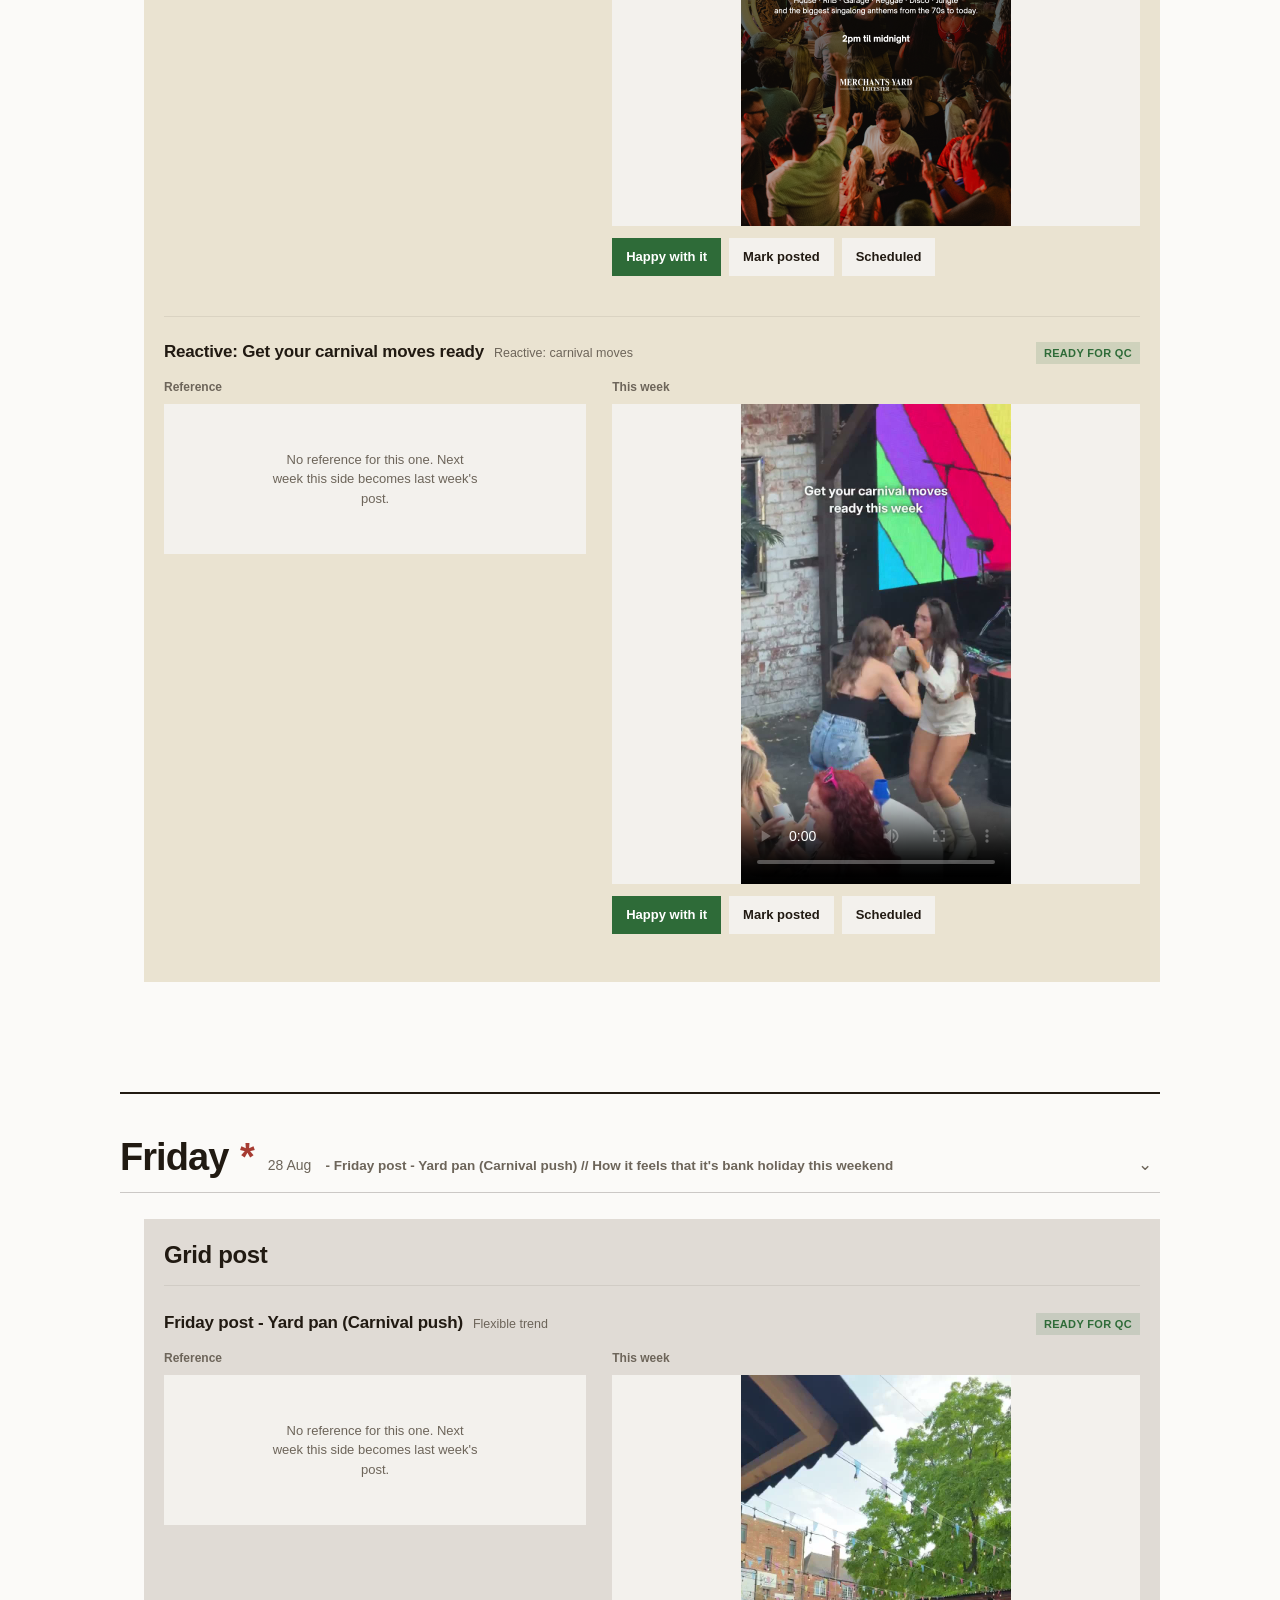
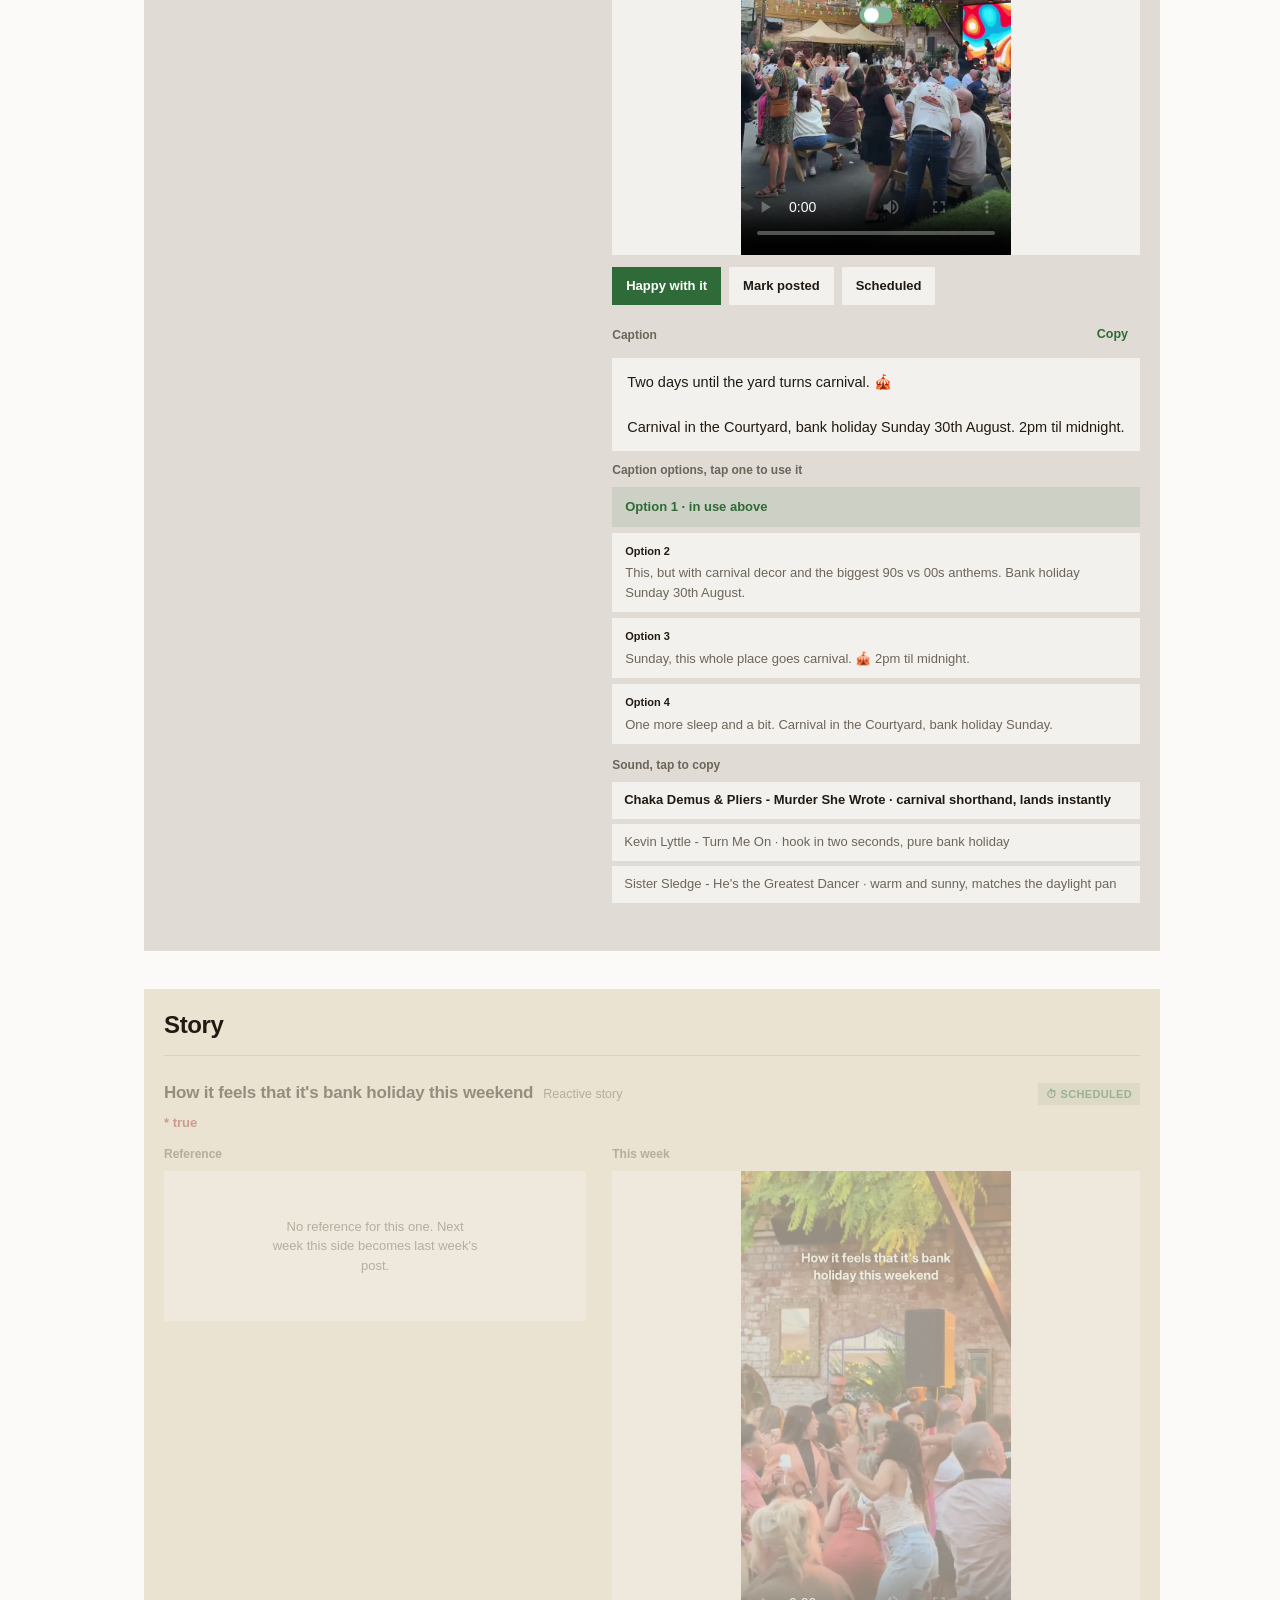
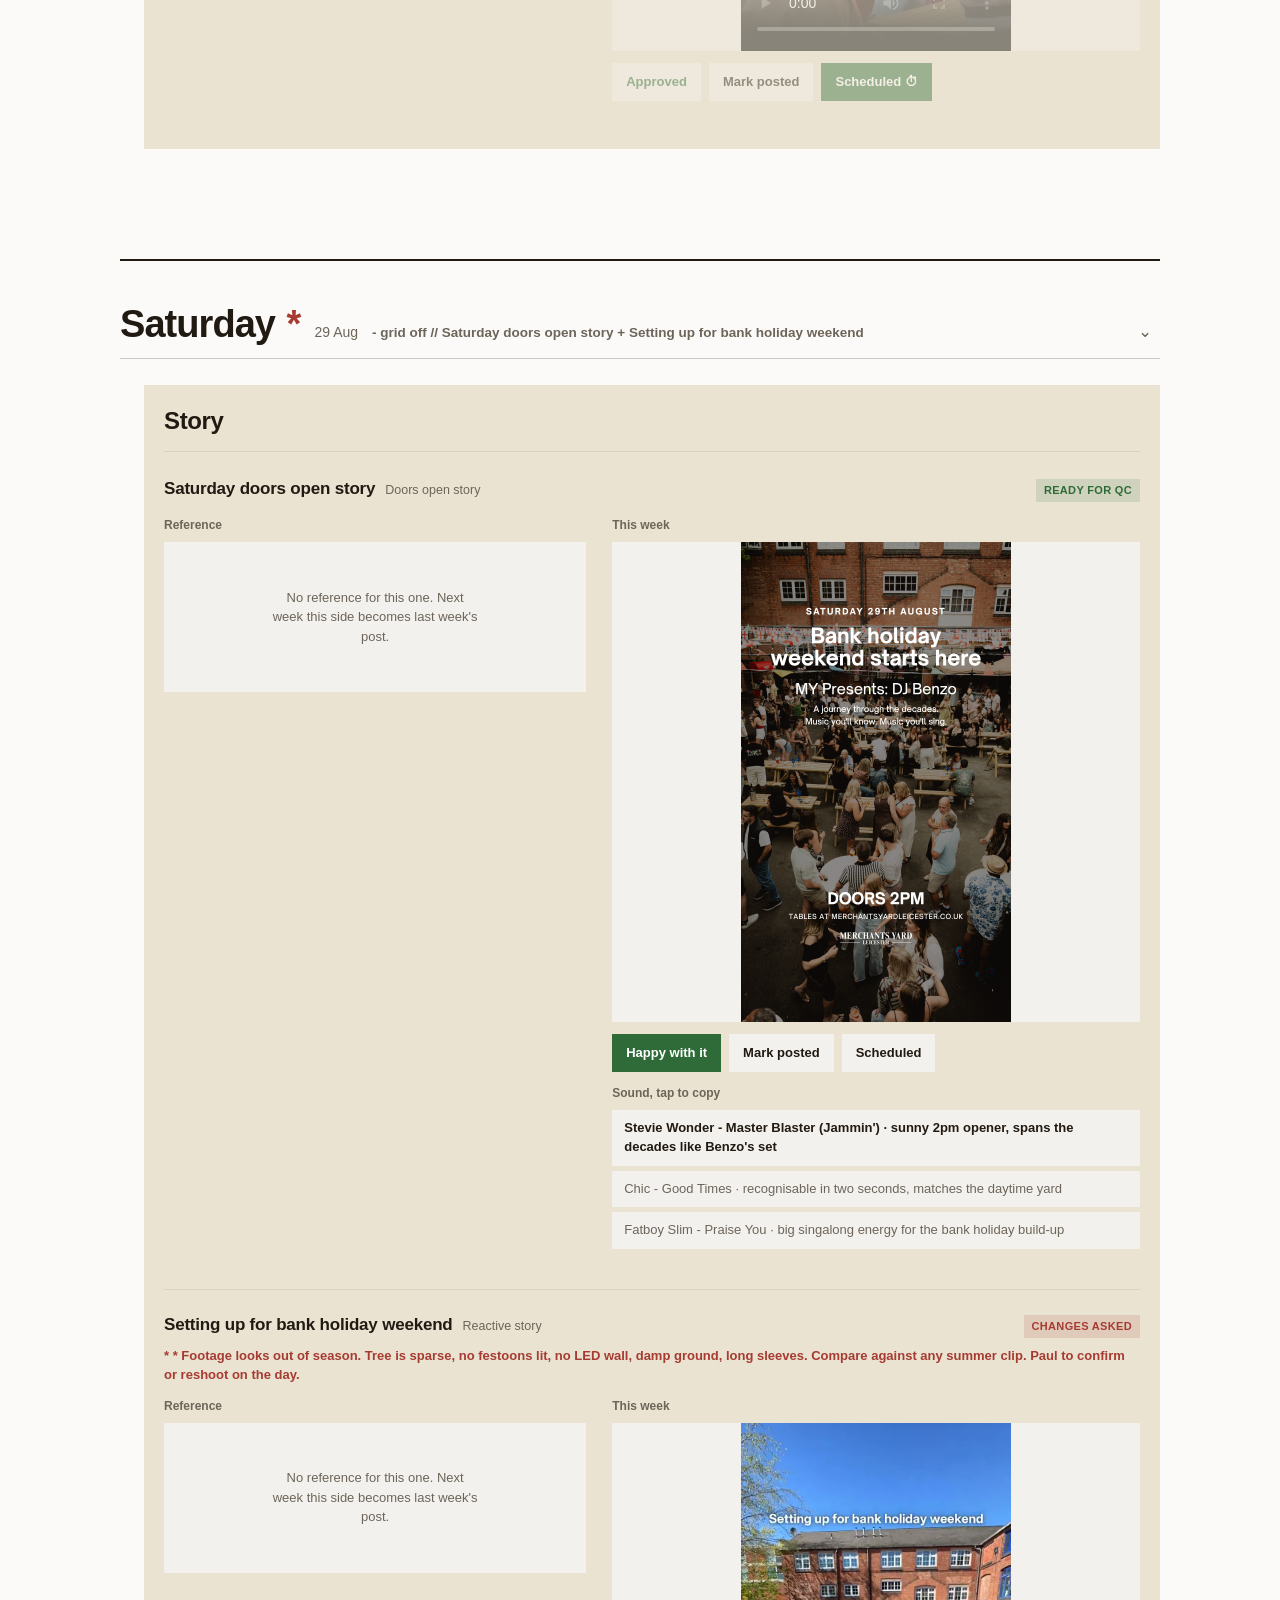
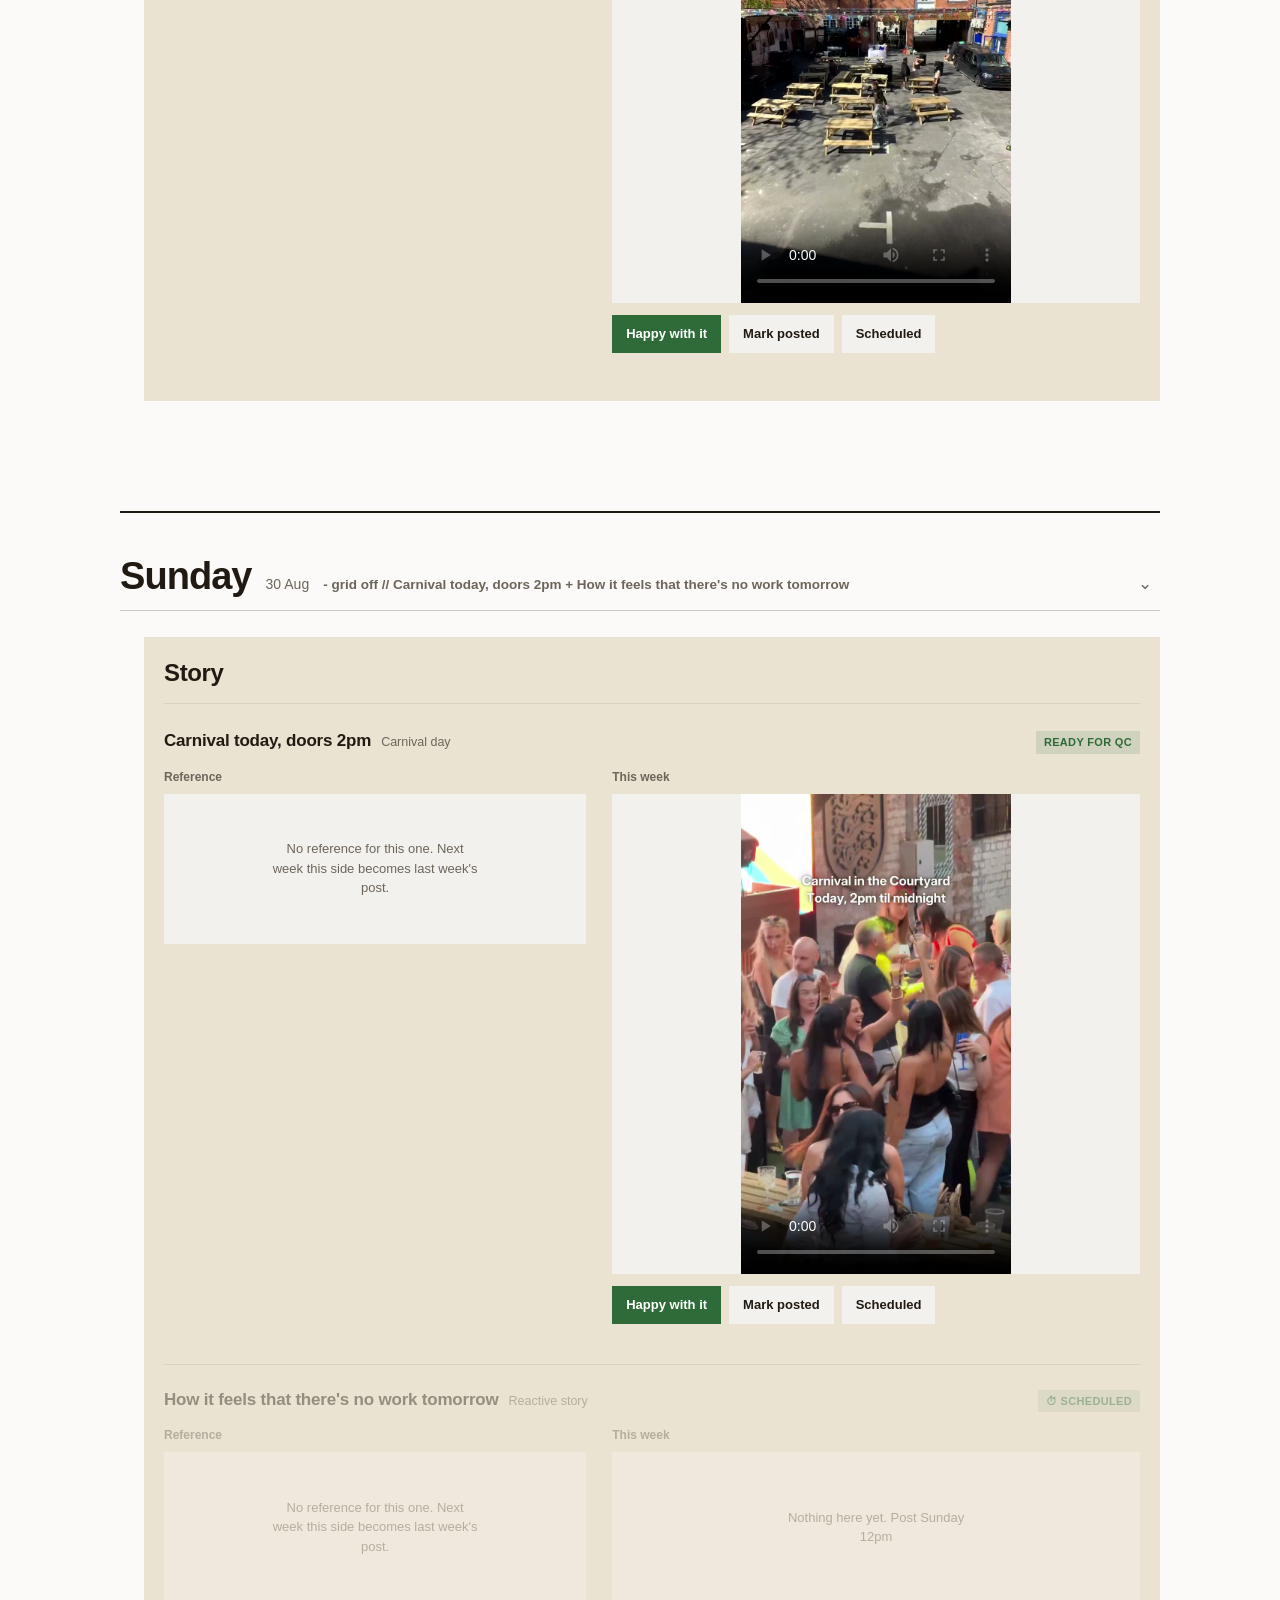
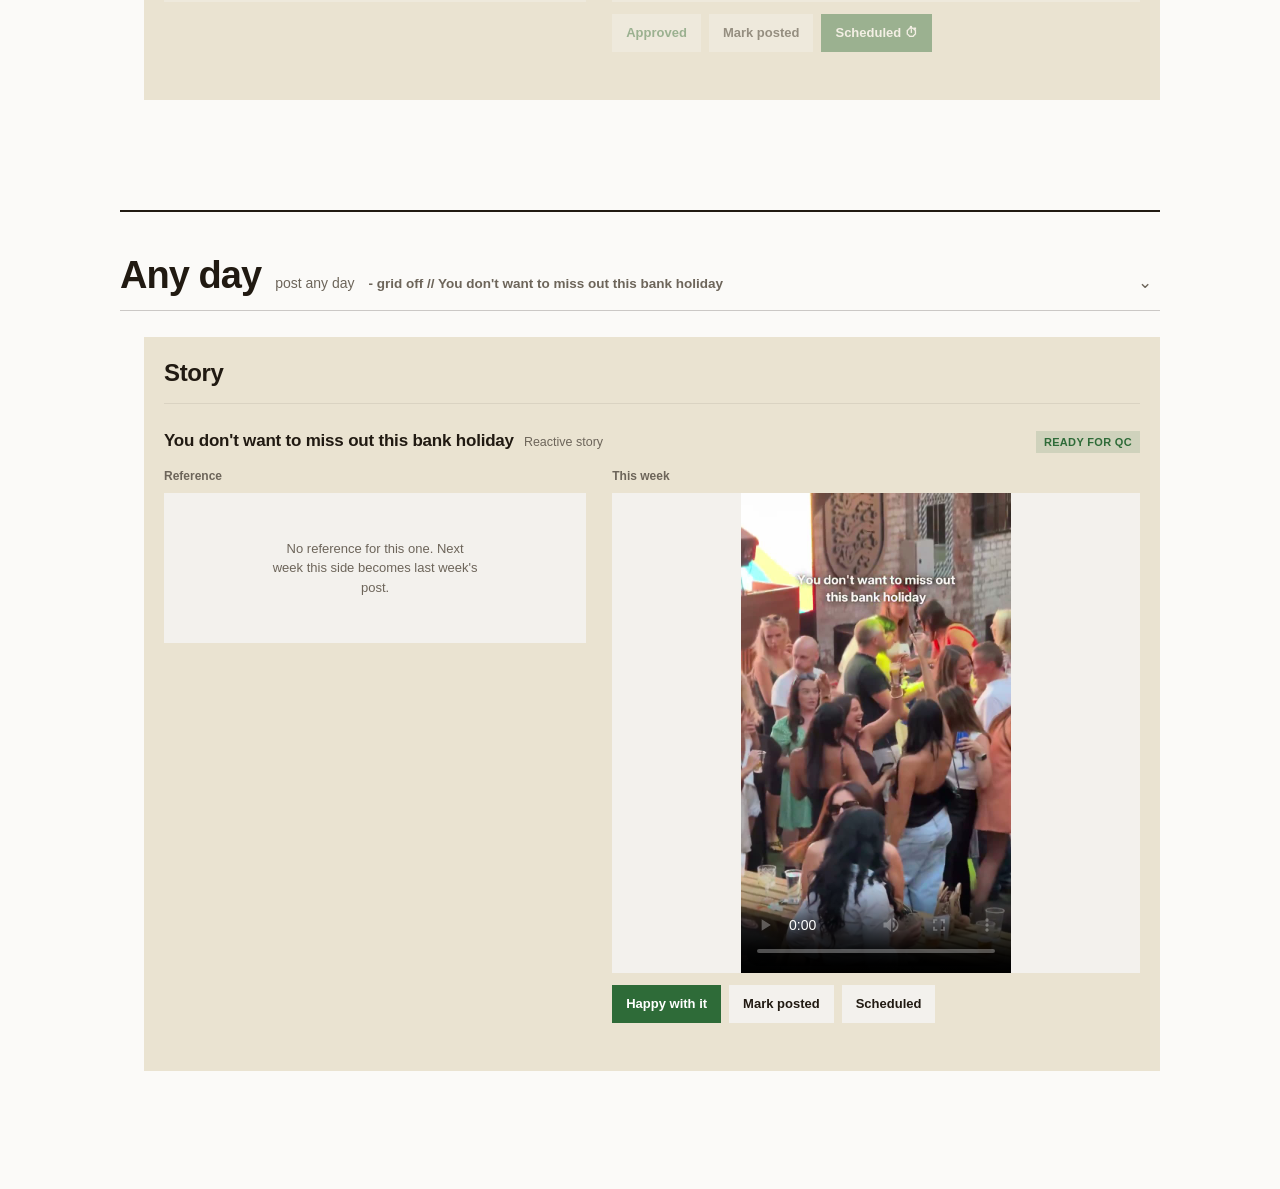
==== commit 41096b3e: "share pages run the real hub board Co-Authored-By: Claude Fable 5 <noreply@anthropic.com>" ====
--- a/share/my-2026-08-24/index.html
+++ b/share/my-2026-08-24/index.html
@@ -1,56 +1,113 @@
 <!doctype html>
-<html lang="en">
+<html lang="en" data-venue="merchants-yard">
 <head>
 <meta charset="utf-8">
-<meta name="viewport" content="width=device-width, initial-scale=1">
+<meta name="viewport" content="width=device-width, initial-scale=1, viewport-fit=cover">
 <meta name="robots" content="noindex,nofollow,noarchive">
-<title>Merchants Yard · w/c 24 Aug</title>
-<style>
-  :root { --bg:#fbfaf8; --ink:#211a12; --mid:#6d655a; --line:#e7e1d8; --green:#2e6b38; }
-  * { box-sizing:border-box; margin:0; }
-  body { background:var(--bg); color:var(--ink); font:16px/1.55 -apple-system, BlinkMacSystemFont, "Segoe UI", Roboto, Helvetica, Arial, sans-serif; }
-  main { max-width:640px; margin:0 auto; padding:28px 18px 64px; }
-  header { padding:6px 0 18px; border-bottom:1px solid var(--line); margin-bottom:26px; }
-  header h1 { font-size:22px; letter-spacing:.01em; }
-  header p { color:var(--mid); font-size:14px; margin-top:2px; }
-  section { margin-bottom:34px; }
-  h2 { font-size:16px; text-transform:uppercase; letter-spacing:.08em; margin-bottom:12px; }
-  h2 .date { color:var(--mid); font-weight:400; text-transform:none; letter-spacing:0; margin-left:8px; font-size:14px; }
-  .card { background:#fff; border:1px solid var(--line); border-radius:14px; overflow:hidden; margin-bottom:14px; }
-  .media img, .media video { display:block; width:100%; max-height:78vh; object-fit:contain; background:#171310; }
-  .media img + img, .media * + video, .media video + img { border-top:1px solid var(--line); }
-  .card-body { padding:12px 14px 14px; }
-  .meta { display:flex; gap:8px; align-items:center; margin-bottom:4px; }
-  .kind { font-size:11px; text-transform:uppercase; letter-spacing:.09em; color:var(--mid); }
-  .chip { font-size:11px; text-transform:uppercase; letter-spacing:.07em; padding:2px 8px; border-radius:99px; }
-  .chip-posted { background:rgba(46,107,56,.12); color:var(--green); }
-  .chip-scheduled { background:rgba(109,101,90,.12); color:var(--mid); }
-  .chip-ready { border:1px solid var(--line); color:var(--mid); }
-  .chip-progress { background:rgba(109,101,90,.08); color:var(--mid); }
-  h3 { font-size:16px; font-weight:600; }
-  .caption { white-space:pre-line; color:var(--ink); font-size:14.5px; margin-top:10px; padding-top:10px; border-top:1px dashed var(--line); }
-  .quiet { color:var(--mid); font-size:14px; }
-  footer { color:var(--mid); font-size:13px; border-top:1px solid var(--line); padding-top:16px; }
-</style>
+<title>Merchants Yard · w/c 24 Aug 2026</title>
+<link rel="stylesheet" href="../../app.css?v=1787665195">
+<script>
+  window.SHARE = {
+    base: "../../",
+    venue: "merchants-yard",
+    name: "Merchants Yard",
+    week: "2026-08-24",
+    hideDays: ["Monday"]
+  };
+</script>
 </head>
 <body>
-<main>
-<header>
-  <h1>Merchants Yard</h1>
-  <p>Instagram · week commencing Monday 24 August 2026</p>
+<header class="topbar">
+  <div class="topbar-row">
+    <div class="wordmark">Hub</div>
+    <div class="venue-switch" role="tablist" aria-label="Venue">
+      <span class="venue-thumb" aria-hidden="true"></span>
+      <button class="venue-btn" role="tab" data-venue-btn="merchants-yard">Merchants Yard</button>
+      <button class="venue-btn" role="tab" data-venue-btn="moonshine">Moonshine</button>
+    </div>
+    <div class="view-switch" role="tablist" aria-label="View">
+      <button class="view-btn is-on" role="tab" data-view-btn="board">Board</button>
+      <button class="view-btn" role="tab" data-view-btn="calendar">Calendar</button>
+    </div>
+  </div>
+  <div class="topbar-row week-row">
+    <button class="week-nav" id="week-prev" aria-label="Previous week">&#8249;</button>
+    <div class="week-label" id="week-label">&nbsp;</div>
+    <button class="week-nav" id="week-next" aria-label="Next week">&#8250;</button>
+    <div class="week-progress" id="week-progress"></div>
+    <button class="mini-btn" id="week-download" hidden>Download week</button>
+    <span class="ro-pill" id="ro-pill" hidden>read only</span>
+  </div>
 </header>
-<section><h2>Monday<span class="date">24 August</span></h2><article class="card"><div class="media"><img loading="lazy" alt="" src="../../media/merchants-yard/2026-08-24/../2026-08-17/stories/wednesday-carnival/carnival-9x16.png"></div><div class="card-body"><div class="meta"><span class="kind">Story</span><span class="chip chip-posted">Posted</span></div><h3>Carnival in the Courtyard story</h3></div></article></section><section><h2>Tuesday<span class="date">25 August</span></h2><article class="card"><div class="media"><video controls playsinline preload="metadata" poster="../../media/merchants-yard/2026-08-24/grid/tuesday-trial-reel/trial-reel.jpg" src="../../media/merchants-yard/2026-08-24/grid/tuesday-trial-reel/trial-reel.mp4"></video></div><div class="card-body"><div class="meta"><span class="kind">Grid post</span><span class="chip chip-posted">Posted</span></div><h3>Trial reel (Paul&#x27;s edit)</h3></div></article><article class="card"><div class="media"><video controls playsinline preload="metadata" poster="../../media/merchants-yard/2026-08-24/stories/reactive/abroad%20no%20this%20is%20leicester.jpg" src="../../media/merchants-yard/2026-08-24/stories/reactive/abroad%20no%20this%20is%20leicester.mp4"></video></div><div class="card-body"><div class="meta"><span class="kind">Story</span><span class="chip chip-posted">Posted</span></div><h3>Abroad? No this is Leicester</h3></div></article><article class="card"><div class="media"><video controls playsinline preload="metadata" poster="../../media/merchants-yard/2026-08-24/stories/reactive/secure%20your%20bank%20holiday%20weekend.jpg" src="../../media/merchants-yard/2026-08-24/stories/reactive/secure%20your%20bank%20holiday%20weekend.mp4"></video></div><div class="card-body"><div class="meta"><span class="kind">Story</span><span class="chip chip-scheduled">Scheduled</span></div><h3>Secure your bank holiday weekend</h3></div></article></section><section><h2>Wednesday<span class="date">26 August</span></h2><article class="card"><div class="media"><img loading="lazy" alt="" src="../../media/merchants-yard/2026-08-24/grid/tuesday-whats-on/slide-01.png"><img loading="lazy" alt="" src="../../media/merchants-yard/2026-08-24/grid/tuesday-whats-on/Carnival_4x5.png"></div><div class="card-body"><div class="meta"><span class="kind">Grid post</span><span class="chip chip-ready">Ready</span></div><h3>What&#x27;s on this week</h3><div class="caption">Bank holiday weekend in the yard ☀️
 
-🎧 Saturday - MY Presents: DJ Benzo. A journey through the decades, music you&#x27;ll know, music you&#x27;ll sing, music you&#x27;ll dance to.
+<main id="main">
+  <div id="keydates" class="keydates" hidden></div>
+  <div id="links" class="links-row" hidden></div>
+  <section id="board" aria-label="Week overview">
+    <div class="sec-head">
+      <span class="sec-title">Overview</span>
+      <button class="collapse-btn" data-collapse="board" aria-label="Collapse overview">&#8964;</button>
+    </div>
+    <div id="board-body">
+      <div class="board-head" id="board-head" hidden>
+        <div></div><div class="board-col-label">Grid post</div><div class="board-col-label">Story</div>
+      </div>
+      <div id="board-rows"></div>
+    </div>
+  </section>
+  <section id="prep" aria-label="Prep for the week" hidden>
+    <div class="sec-head">
+      <span class="prep-head">Before the week</span>
+      <button class="collapse-btn" data-collapse="prep" aria-label="Collapse prep">&#8964;</button>
+    </div>
+    <div id="prep-body"><ul class="xchecklist" id="prep-list"></ul></div>
+  </section>
+  <section id="expanded" aria-label="Day by day review"></section>
+  <section id="calendar" class="calendar" hidden></section>
+  <div id="empty" class="empty" hidden>
+    <div class="empty-art" aria-hidden="true"></div>
+    <p id="empty-text">No weeks here yet.</p>
+  </div>
+</main>
 
-🎪 Bank holiday Sunday - Carnival in the Courtyard. An explosion of colour, House, RnB, Garage, Reggae, Disco and Jungle, plus the biggest singalong anthems from the 70s to today. 2pm til midnight.
+<div id="editor" class="editor" hidden>
+  <div class="editor-bar">
+    <button class="mini-btn editor-cancel" id="editor-cancel">Cancel</button>
+    <span class="editor-hint" id="editor-hint">Drag any text block. Tap one to restyle it.</span>
+    <div class="editor-size" id="editor-size" hidden>
+      <span class="ed-ctl-label">Text</span>
+      <button class="icon-btn" id="size-down" aria-label="Smaller text">&#8722;</button>
+      <span id="size-val"></span>
+      <button class="icon-btn" id="size-up" aria-label="Bigger text">&#43;</button>
+      <span class="ed-ctl-label">Width</span>
+      <button class="icon-btn" id="width-down" aria-label="Narrower">&#8722;</button>
+      <button class="icon-btn" id="width-up" aria-label="Wider">&#43;</button>
+      <button class="mini-btn" id="center-block">Centre</button>
+      <select id="font-select" aria-label="Font"></select>
+      <textarea id="text-edit" rows="1" placeholder="Edit the text" aria-label="Edit block text"></textarea>
+    </div>
+    <button class="mini-btn editor-save" id="editor-save">Save &amp; re-render</button>
+  </div>
+  <div class="editor-stage-wrap"><div class="editor-stage" id="editor-stage"></div></div>
+</div>
 
-Tables are available via www.merchantsyardleicester.co.uk
+<div id="photo-picker" class="photo-picker" hidden>
+  <div class="picker-card">
+    <div class="picker-head">
+      <span class="picker-title">Change photo</span>
+      <button class="icon-btn" id="picker-close" aria-label="Close">&#10005;</button>
+    </div>
+    <div class="picker-grid" id="picker-grid"></div>
+  </div>
+</div>
 
-See you in the yard.</div></div></article><article class="card"><div class="media"><img loading="lazy" alt="" src="../../media/merchants-yard/2026-08-24/stories/carnival-poll/carnival-poll.png"></div><div class="card-body"><div class="meta"><span class="kind">Story</span><span class="chip chip-ready">Ready</span></div><h3>Poll: Saturday or Sunday</h3></div></article><article class="card"><div class="media"><img loading="lazy" alt="" src="../../media/merchants-yard/2026-08-24/stories/secure-dancefloor/secure-dancefloor.png"></div><div class="card-body"><div class="meta"><span class="kind">Story</span><span class="chip chip-scheduled">Scheduled</span></div><h3>Secure your dancefloor for bank holiday</h3></div></article></section><section><h2>Thursday<span class="date">27 August</span></h2><article class="card"><div class="media"><img loading="lazy" alt="" src="../../media/merchants-yard/2026-08-24/stories/whats-on-story/whats-on-story.png"></div><div class="card-body"><div class="meta"><span class="kind">Story</span><span class="chip chip-ready">Ready</span></div><h3>What&#x27;s On story (9:16)</h3></div></article><article class="card"><div class="media"><video controls playsinline preload="metadata" poster="../../media/merchants-yard/2026-08-24/stories/reactive/get%20your%20carnival%20moves%20ready.jpg" src="../../media/merchants-yard/2026-08-24/stories/reactive/get%20your%20carnival%20moves%20ready.mp4"></video></div><div class="card-body"><div class="meta"><span class="kind">Story</span><span class="chip chip-ready">Ready</span></div><h3>Reactive: Get your carnival moves ready</h3></div></article></section><section><h2>Friday<span class="date">28 August</span></h2><article class="card"><div class="media"><video controls playsinline preload="metadata" poster="../../media/merchants-yard/2026-08-24/grid/friday-post/yard-pan.jpg" src="../../media/merchants-yard/2026-08-24/grid/friday-post/yard-pan.mp4"></video></div><div class="card-body"><div class="meta"><span class="kind">Grid post</span><span class="chip chip-ready">Ready</span></div><h3>Friday post - Yard pan (Carnival push)</h3><div class="caption">Two days until the yard turns carnival. 🎪
+<button id="refresh-btn" title="Refresh (keeps your place)" aria-label="Refresh">
+  <svg viewBox="0 0 24 24" fill="none" stroke="currentColor" stroke-width="2" stroke-linecap="round">
+    <path d="M20 11a8 8 0 1 0-.6 4"/><path d="M20 4v7h-7"/>
+  </svg>
+</button>
 
-Carnival in the Courtyard, bank holiday Sunday 30th August. 2pm til midnight.</div></div></article><article class="card"><div class="media"><video controls playsinline preload="metadata" poster="../../media/merchants-yard/2026-08-24/stories/reactive/how%20it%20feels%20bank%20holiday.jpg" src="../../media/merchants-yard/2026-08-24/stories/reactive/how%20it%20feels%20bank%20holiday.mp4"></video></div><div class="card-body"><div class="meta"><span class="kind">Story</span><span class="chip chip-scheduled">Scheduled</span></div><h3>How it feels that it&#x27;s bank holiday this weekend</h3></div></article></section><section><h2>Saturday<span class="date">29 August</span></h2><article class="card"><div class="media"><img loading="lazy" alt="" src="../../media/merchants-yard/2026-08-24/stories/saturday-doors/saturday-doors.png"></div><div class="card-body"><div class="meta"><span class="kind">Story</span><span class="chip chip-ready">Ready</span></div><h3>Saturday doors open story</h3></div></article><article class="card"><div class="media"><video controls playsinline preload="metadata" poster="../../media/merchants-yard/2026-08-24/stories/reactive/setting%20up%20saturday%20morning.jpg" src="../../media/merchants-yard/2026-08-24/stories/reactive/setting%20up%20saturday%20morning.mp4"></video></div><div class="card-body"><div class="meta"><span class="kind">Story</span><span class="chip chip-progress">In progress</span></div><h3>Setting up for bank holiday weekend</h3></div></article></section><section><h2>Sunday<span class="date">30 August</span></h2><article class="card"><div class="media"><video controls playsinline preload="metadata" poster="../../media/merchants-yard/2026-08-24/stories/reactive/sunday%20doors%20today.jpg" src="../../media/merchants-yard/2026-08-24/stories/reactive/sunday%20doors%20today.mp4"></video></div><div class="card-body"><div class="meta"><span class="kind">Story</span><span class="chip chip-ready">Ready</span></div><h3>Carnival today, doors 2pm</h3></div></article><article class="card"><div class="card-body"><div class="meta"><span class="kind">Story</span><span class="chip chip-scheduled">Scheduled</span></div><h3>How it feels that there&#x27;s no work tomorrow</h3></div></article></section><section><h2>Any day<span class="date">24 August</span></h2><article class="card"><div class="media"><video controls playsinline preload="metadata" poster="../../media/merchants-yard/2026-08-24/stories/reactive/dont%20miss%20out%20bank%20holiday.jpg" src="../../media/merchants-yard/2026-08-24/stories/reactive/dont%20miss%20out%20bank%20holiday.mp4"></video></div><div class="card-body"><div class="meta"><span class="kind">Story</span><span class="chip chip-ready">Ready</span></div><h3>You don&#x27;t want to miss out this bank holiday</h3></div></article></section>
-<footer>@merchants.yard · Freeschool Lane, Leicester</footer>
-</main>
+<div class="toast" id="toast" role="status"></div>
+<script src="../../app.js?v=1787665195"></script>
 </body>
 </html>
--- a/app.css
+++ b/app.css
@@ -0,0 +1,711 @@
+/* TDG Hub, studio skin. Two venue themes, one instrument. */
+
+:root {
+  --ease: cubic-bezier(.25, .6, .3, 1);
+  --r-s: 0;
+  --r-m: 0;
+  --r-l: 0;
+  --z-sticky: 30;
+  --z-overlay: 60;
+  --z-modal: 70;
+  --z-toast: 90;
+}
+
+/* ---------- venue themes ---------- */
+:root[data-venue="merchants-yard"] {
+  --bg: #fbfaf8;
+  --surface: #ffffff;
+  --surface-2: #f3f1ed;
+  --ink-strong: #211a12;
+  --ink-mid: #6d655a;
+  --line: rgba(33, 26, 18, .22);
+  --hairline: rgba(33, 26, 18, .08);
+  --brand: #55402c;
+  --accent: #2e6b38;
+  --accent-soft: rgba(46, 107, 56, .10);
+  --on-accent: #ffffff;
+  --st-wait: #79590c;
+  --st-draft: #66608c;
+  --st-ready: #2e6b38;
+  --st-changes: #a63b32;
+  --st-done: #6b635a;
+  --ok: #2e6b38;
+  --ok-soft: rgba(46, 107, 56, .10);
+  --kind-grid: rgba(84, 58, 32, .16);
+  --kind-story: rgba(150, 114, 18, .17);
+  --scrim: rgba(24, 18, 12, .38);
+  --shadow-float: 0 1px 2px rgba(30, 22, 12, .06), 0 12px 40px rgba(30, 22, 12, .14);
+  color-scheme: light;
+}
+:root[data-venue="moonshine"] {
+  --bg: #141112;
+  --surface: #1b1718;
+  --surface-2: #241f20;
+  --ink-strong: #f1eae5;
+  --ink-mid: #a49890;
+  --line: rgba(241, 234, 229, .24);
+  --hairline: rgba(241, 234, 229, .09);
+  --brand: #7e2231;
+  --accent: #c04052;
+  --accent-soft: rgba(192, 64, 82, .14);
+  --on-accent: #ffffff;
+  --st-wait: #c99e45;
+  --st-draft: #9c92c4;
+  --st-ready: #5da571;
+  --st-changes: #d97a62;
+  --st-done: #8d827b;
+  --ok: #5da571;
+  --ok-soft: rgba(93, 165, 113, .12);
+  --kind-grid: rgba(122, 138, 178, .17);
+  --kind-story: rgba(196, 150, 70, .17);
+  --scrim: rgba(8, 6, 7, .55);
+  --shadow-float: 0 1px 2px rgba(0, 0, 0, .5), 0 16px 48px rgba(0, 0, 0, .55);
+  color-scheme: dark;
+}
+
+* { box-sizing: border-box; }
+[hidden] { display: none !important; }
+html, body { margin: 0; padding: 0; }
+body {
+  font-family: -apple-system, BlinkMacSystemFont, "SF Pro Text", "Segoe UI", Roboto, sans-serif;
+  font-size: 15px;
+  line-height: 1.5;
+  color: var(--ink-strong);
+  background: var(--bg);
+  min-height: 100dvh;
+  transition: background-color .3s var(--ease), color .3s var(--ease);
+  -webkit-font-smoothing: antialiased;
+}
+button { font: inherit; color: inherit; background: none; border: 0; padding: 0; cursor: pointer; }
+button:focus-visible, [contenteditable]:focus-visible, input:focus-visible, select:focus-visible {
+  outline: 2px solid var(--accent); outline-offset: 2px; border-radius: 0;
+}
+::selection { background: var(--accent-soft); }
+
+/* ---------- top bar ---------- */
+.topbar {
+  position: sticky; top: 0; z-index: var(--z-sticky);
+  background: var(--bg);
+  border-bottom: 1px solid var(--hairline);
+  padding: calc(env(safe-area-inset-top) + 14px) 20px 0;
+  transition: background-color .3s var(--ease);
+}
+.topbar-row {
+  display: flex; align-items: center; gap: 22px;
+  max-width: 1080px; margin: 0 auto;
+}
+.week-row { padding: 10px 0 12px; gap: 12px; }
+.wordmark {
+  font-weight: 700; font-size: 14px; letter-spacing: -.01em;
+  color: var(--ink-mid);
+}
+.venue-switch { display: flex; gap: 22px; flex: 1; }
+.venue-thumb { display: none; }
+.venue-btn {
+  position: relative; padding: 6px 0 14px;
+  font-size: 15px; font-weight: 600; color: var(--ink-mid);
+  transition: color .18s var(--ease);
+  min-height: 40px; white-space: nowrap;
+}
+.venue-btn::after {
+  content: ""; position: absolute; left: 0; right: 0; bottom: -1px; height: 2px;
+  background: var(--accent); opacity: 0;
+  transition: opacity .18s var(--ease);
+}
+.venue-btn:hover { color: var(--ink-strong); }
+:root[data-venue="merchants-yard"] .venue-btn[data-venue-btn="merchants-yard"],
+:root[data-venue="moonshine"] .venue-btn[data-venue-btn="moonshine"] {
+  color: var(--ink-strong); font-weight: 700;
+}
+:root[data-venue="merchants-yard"] .venue-btn[data-venue-btn="merchants-yard"]::after,
+:root[data-venue="moonshine"] .venue-btn[data-venue-btn="moonshine"]::after { opacity: 1; }
+.view-switch { display: flex; gap: 16px; }
+.view-btn {
+  padding: 6px 0 14px; font-size: 13.5px; font-weight: 600; color: var(--ink-mid);
+  position: relative; min-height: 40px;
+  transition: color .18s var(--ease);
+}
+.view-btn::after {
+  content: ""; position: absolute; left: 0; right: 0; bottom: -1px; height: 2px;
+  background: var(--ink-strong); opacity: 0; transition: opacity .18s var(--ease);
+}
+.view-btn:hover { color: var(--ink-strong); }
+.view-btn.is-on { color: var(--ink-strong); }
+.view-btn.is-on::after { opacity: 1; }
+
+.week-nav {
+  width: 32px; height: 32px; border-radius: 50%;
+  font-size: 19px; line-height: 1; color: var(--ink-mid);
+  display: grid; place-items: center;
+  transition: background-color .15s var(--ease), color .15s var(--ease);
+}
+.week-nav:hover { background: var(--surface-2); color: var(--ink-strong); }
+.week-nav:disabled { opacity: .3; cursor: default; background: none; }
+.week-label { font-weight: 700; font-size: 15px; letter-spacing: -.01em; min-width: 150px; text-align: center; }
+.week-progress { font-size: 13px; color: var(--ink-mid); margin-left: auto; font-variant-numeric: tabular-nums; }
+.ro-pill {
+  font-size: 12px; font-weight: 600; color: var(--st-wait);
+}
+
+/* ---------- shell ---------- */
+#main { max-width: 1080px; margin: 0 auto; padding: 26px 20px calc(env(safe-area-inset-bottom) + 80px); }
+.keydates {
+  font-size: 13px; color: var(--ink-mid); font-weight: 500;
+  margin-bottom: 26px; display: flex; flex-wrap: wrap; gap: 4px 0;
+}
+.keydate { display: inline; }
+.keydate + .keydate::before { content: "·"; margin: 0 8px; color: var(--ink-mid); }
+.week-alert {
+  width: 100%; font-size: 13.5px; font-weight: 600; color: var(--st-changes);
+  margin-bottom: 8px;
+}
+.xalert { font-size: 13px; font-weight: 600; color: var(--st-changes); padding: 2px 0 4px; }
+.day-star { color: var(--st-changes); font-weight: 800; margin-left: 2px; }
+.mini-alert { color: var(--st-changes); font-weight: 800; }
+
+/* ---------- compact board ---------- */
+.board-head {
+  display: grid; grid-template-columns: 120px 1fr 1fr; gap: 0;
+  padding: 0 12px; margin: 0 -12px;
+  border-bottom: 1px solid var(--ink-strong);
+}
+.board-head > div { padding: 0 0 10px 18px; }
+.board-head > div:first-child { padding-left: 0; }
+.board-col-label { font-size: 12px; font-weight: 600; color: var(--ink-mid); }
+.day-row {
+  display: grid; grid-template-columns: 120px 1fr 1fr; gap: 0;
+  padding: 0 12px; margin: 0 -12px;
+  border-bottom: 1px solid var(--ink-strong);
+  transition: background-color .3s var(--ease);
+}
+.day-row.z-b { background: var(--surface-2); }
+.day-row.z-b.sub { background: color-mix(in srgb, var(--surface-2) 55%, var(--bg)); }
+.day-row.z-a { background: transparent; }
+.day-row.z-a.sub { background: color-mix(in srgb, var(--surface-2) 30%, var(--bg)); }
+.day-row .day-cell { border-left: 1px solid var(--ink-strong); padding: 12px 0 12px 18px; }
+.day-cell-label { align-self: stretch; padding: 12px 18px 12px 0; }
+.day-row.is-complete {
+  background: linear-gradient(90deg, var(--ok-soft), color-mix(in srgb, var(--ok-soft) 25%, transparent));
+}
+.day-cell-label { display: flex; flex-direction: column; gap: 1px; }
+.day-cell-label button {
+  text-align: left; font-size: 15px; font-weight: 700; letter-spacing: -.01em; color: var(--ink-strong);
+  transition: color .15s var(--ease);
+}
+.day-cell-label button:hover { color: var(--accent); }
+.day-cell-label .d-date { font-size: 12.5px; color: var(--ink-mid); }
+.day-cell-label .d-done { font-size: 12px; font-weight: 700; color: var(--ok); padding-top: 2px; }
+.day-cell { display: flex; flex-direction: column; gap: 2px; min-width: 0; }
+.mini {
+  display: flex; gap: 10px; align-items: center; width: 100%; text-align: left;
+  border-radius: var(--r-s);
+  padding: 6px 8px; margin: 0 -8px; min-height: 46px; width: calc(100% + 16px);
+  transition: background-color .15s var(--ease), opacity .25s var(--ease);
+}
+.mini:hover { background: var(--surface-2); }
+.mini.is-done { opacity: .42; }
+.mini.is-done:hover { opacity: .8; }
+.mini-thumb {
+  width: 30px; min-width: 30px; height: 38px; border-radius: 0; object-fit: cover;
+  background: var(--surface-2);
+}
+.mini-thumb.is-empty { border: 1px dashed var(--line); background: transparent; }
+.mini-main { flex: 1; min-width: 0; }
+.mini-title {
+  font-size: 13.5px; font-weight: 600; white-space: nowrap; overflow: hidden; text-overflow: ellipsis;
+  letter-spacing: -.005em;
+}
+.mini-status {
+  font-size: 11px; font-weight: 700; letter-spacing: .03em; text-transform: uppercase;
+  display: inline-flex; width: fit-content; padding: 3px 8px; margin-top: 3px;
+  color: var(--st-done); background: color-mix(in srgb, var(--st-done) 13%, transparent);
+}
+.mini-status.waiting { color: var(--st-wait); background: color-mix(in srgb, var(--st-wait) 14%, transparent); }
+.mini-status.draft { color: var(--st-draft); background: color-mix(in srgb, var(--st-draft) 14%, transparent); }
+.mini-status.ready { color: var(--st-ready); background: color-mix(in srgb, var(--st-ready) 14%, transparent); }
+.mini-status.changes { color: var(--st-changes); background: color-mix(in srgb, var(--st-changes) 14%, transparent); }
+.mini-status.approved { color: var(--st-done); background: color-mix(in srgb, var(--st-done) 13%, transparent); }
+.mini-status.scheduled { background: color-mix(in srgb, var(--accent) 16%, transparent); color: var(--accent); }
+.mini-status.posted { color: var(--ok); background: color-mix(in srgb, var(--ok) 16%, transparent); }
+.cell-off { font-size: 12.5px; color: var(--ink-mid); padding: 2px 0; }
+
+/* ---------- links + section chrome ---------- */
+.links-row {
+  display: flex; flex-wrap: wrap; gap: 4px 22px; margin-bottom: 16px;
+  font-size: 13px; font-weight: 600;
+}
+.links-row a { color: var(--accent); text-decoration: none; border-bottom: 1px solid color-mix(in srgb, var(--accent) 40%, transparent); padding-bottom: 1px; }
+.links-row a:hover { border-bottom-color: var(--accent); }
+.sec-head { display: flex; align-items: center; gap: 10px; }
+#board .sec-head { padding: 0 0 10px; }
+.sec-title { font-size: 21px; font-weight: 700; letter-spacing: -.015em; }
+.collapse-btn {
+  margin-left: auto; width: 30px; height: 30px; display: grid; place-items: center;
+  font-size: 17px; line-height: 1; color: var(--ink-mid);
+  transition: transform .18s var(--ease), color .15s var(--ease);
+}
+.collapse-btn:hover { color: var(--ink-strong); }
+.collapse-btn.is-collapsed { transform: rotate(-90deg); }
+
+/* ---------- week prep ---------- */
+#prep {
+  margin-top: 44px; padding: 18px 20px 20px;
+  background: var(--surface-2);
+  border-top: 2px solid var(--ink-strong);
+}
+.prep-head { font-size: 21px; font-weight: 700; letter-spacing: -.015em; margin-bottom: 12px; }
+#prep .xchecklist { margin-top: 0; }
+#prep .sec-head { margin-bottom: 10px; }
+#prep .prep-head { margin-bottom: 0; }
+
+/* ---------- expanded review ---------- */
+#expanded { margin-top: 64px; display: flex; flex-direction: column; gap: 72px; }
+.xday { scroll-margin-top: 130px; border-top: 2px solid var(--ink-strong); padding-top: 30px; }
+#expanded .xday:first-of-type { border-top: 0; padding-top: 0; }
+.xday.is-complete {
+  background: linear-gradient(180deg, var(--ok-soft), transparent 60%);
+  border-radius: var(--r-l); padding: 0 24px 8px; margin: 0 -24px;
+}
+.xday-head {
+  position: sticky; top: 112px; z-index: 20;
+  display: flex; align-items: baseline; gap: 14px;
+  margin: 0 0 26px; padding: 14px 0 12px;
+  background: var(--bg);
+  border-bottom: 1px solid var(--line);
+}
+.xday.is-complete .xday-head { background: color-mix(in srgb, var(--ok) 10%, var(--bg)); }
+.xday-name { font-size: 38px; font-weight: 800; letter-spacing: -.025em; line-height: 1; }
+.xday-date { font-size: 14px; color: var(--ink-mid); }
+.xday-complete-chip {
+  font-size: 12.5px; font-weight: 700; color: var(--ok); margin-left: auto;
+  display: flex; align-items: center; gap: 6px;
+}
+.xday-complete-chip::before { content: ""; width: 7px; height: 7px; border-radius: 50%; background: var(--ok); }
+.xkind { margin: 0 0 38px 24px; padding: 18px 20px 8px; }
+.xkind.k-grid { background: var(--kind-grid); }
+.xkind.k-story { background: var(--kind-story); }
+.xkind-head {
+  font-size: 24px; font-weight: 700; color: var(--ink-strong);
+  letter-spacing: -.015em;
+  padding-bottom: 12px; margin-bottom: 2px;
+  border-bottom: 1px solid var(--hairline);
+}
+.xpost {
+  scroll-margin-top: 130px;
+  padding: 22px 0 26px;
+  border-bottom: 1px solid var(--hairline);
+  transition: opacity .3s var(--ease);
+}
+.xpost:last-child { border-bottom: 0; }
+.xpost.is-done { opacity: .42; }
+.xpost.is-done:hover, .xpost.is-done:focus-within { opacity: 1; }
+.xpost-head { display: flex; align-items: baseline; gap: 10px; padding: 0 0 6px; }
+.xpost-title { font-size: 17px; font-weight: 700; letter-spacing: -.012em; }
+.xpost-slot { font-size: 12.5px; color: var(--ink-mid); }
+.xpost-body { display: grid; grid-template-columns: 1fr 1.25fr; gap: 26px; padding: 8px 0 0; align-items: start; }
+.xpane { min-width: 0; }
+.xpane-label {
+  font-size: 12px; font-weight: 600; color: var(--ink-mid);
+  margin-bottom: 8px; display: block;
+}
+.xmedia {
+  background: var(--surface-2);
+  border-radius: var(--r-m);
+  display: grid; place-items: center; overflow: hidden; min-height: 150px;
+}
+.xmedia img, .xmedia video { max-width: 100%; max-height: 480px; display: block; }
+.xmedia .placeholder { padding: 28px 20px; color: var(--ink-mid); font-size: 13px; text-align: center; max-width: 34ch; }
+.xmedia .carousel { display: flex; overflow-x: auto; scroll-snap-type: x mandatory; width: 100%; }
+.xmedia .carousel > * { scroll-snap-align: center; min-width: 100%; object-fit: contain; max-height: 480px; }
+
+.xactions { display: flex; gap: 8px; flex-wrap: wrap; margin: 12px 0 2px; }
+.xbtn {
+  font-size: 13px; font-weight: 600; padding: 9px 14px; border-radius: 0; min-height: 38px;
+  background: var(--surface-2); color: var(--ink-strong);
+  transition: transform .12s var(--ease), background-color .15s var(--ease), color .15s var(--ease);
+}
+.xbtn:hover { background: color-mix(in srgb, var(--surface-2) 60%, var(--line)); }
+.xbtn:active { transform: scale(.97); }
+.xbtn.approve { background: var(--accent); color: var(--on-accent); }
+.xbtn.approve:hover { background: color-mix(in srgb, var(--accent) 88%, black); }
+.xbtn.approve.is-on { background: var(--surface-2); color: var(--st-ready); }
+.xbtn.posted.is-on { background: color-mix(in srgb, var(--ok) 18%, transparent); color: var(--ok); }
+
+.xcap-label-row { display: flex; align-items: center; justify-content: space-between; margin: 14px 0 8px; }
+.xcap-label-row .xpane-label { margin-bottom: 0; }
+.mini-btn {
+  font-size: 12.5px; font-weight: 600; color: var(--accent);
+  padding: 6px 12px; border-radius: 0;
+  transition: background-color .15s var(--ease), transform .12s var(--ease);
+  min-height: 30px;
+}
+.mini-btn:hover { background: var(--accent-soft); }
+.mini-btn:active { transform: scale(.95); }
+.caption-edit {
+  font-size: 14.5px; line-height: 1.55; white-space: pre-wrap;
+  background: var(--surface-2);
+  border: 1px solid transparent;
+  border-radius: var(--r-m); padding: 12px 14px; min-height: 52px;
+  transition: border-color .15s var(--ease), background-color .15s var(--ease);
+}
+.caption-edit:empty::before { content: "No caption yet. Tap to write one."; color: var(--ink-mid); }
+.caption-edit:hover { background: color-mix(in srgb, var(--surface-2) 70%, var(--bg)); }
+.caption-edit:focus { border-color: var(--accent); background: var(--surface); outline: none; }
+
+.alt-chips { display: flex; flex-direction: column; gap: 6px; margin-top: 8px; }
+.alt-chip {
+  text-align: left; font-size: 13px; line-height: 1.5;
+  background: var(--surface-2); color: var(--ink-mid);
+  padding: 10px 13px; border-radius: 0;
+  transition: color .15s var(--ease), background-color .15s var(--ease);
+}
+.alt-chip:hover { color: var(--ink-strong); background: color-mix(in srgb, var(--surface-2) 60%, var(--line)); }
+.alt-chip.is-current { color: var(--st-ready); font-weight: 700; cursor: default; background: color-mix(in srgb, var(--st-ready) 10%, transparent); }
+.alt-tag { display: block; font-size: 11px; font-weight: 700; color: var(--ink-strong); margin-bottom: 4px; }
+
+.xchecklist { margin: 14px 0 0; padding: 0; list-style: none; display: flex; flex-direction: column; gap: 8px; }
+.xchecklist li { font-size: 13.5px; color: var(--ink-strong); display: flex; gap: 10px; align-items: baseline; }
+.tick-label { display: flex; gap: 10px; align-items: baseline; cursor: pointer; padding: 3px 0; }
+.mini-poster {
+  position: absolute; inset: 0; width: 100%; height: 100%;
+  object-fit: cover; display: block;
+}
+.mini-play {
+  position: relative; z-index: 1; font-size: 13px;
+  color: #fff; text-shadow: 0 1px 4px rgba(0,0,0,.7);
+}
+.mini-thumb.is-video { position: relative; overflow: hidden;
+  display: grid; place-items: center; font-size: 12px; color: var(--ink-mid);
+  background: var(--surface-2);
+}
+.xchecklist input[type="checkbox"] {
+  width: 15px; height: 15px; min-width: 15px; accent-color: var(--accent);
+  transform: translateY(2px); cursor: pointer;
+}
+.xchecklist li.is-ticked span { text-decoration: line-through; color: var(--ink-mid); }
+
+.thread { margin: 14px 0 0; padding: 0; list-style: none; display: flex; flex-direction: column; gap: 6px; }
+.thread li {
+  font-size: 13.5px; color: var(--ink-strong);
+  background: var(--surface-2); border-radius: 0; padding: 9px 12px;
+}
+.thread li .t-meta { font-size: 11.5px; color: var(--ink-mid); font-weight: 600; margin-right: 7px; }
+.thread-input { display: flex; gap: 8px; margin-top: 10px; }
+.thread-input input {
+  flex: 1; font: inherit; font-size: 13.5px; color: var(--ink-strong);
+  background: var(--surface-2); border: 1px solid transparent; border-radius: 0;
+  padding: 9px 13px; min-height: 38px;
+  transition: border-color .15s var(--ease), background-color .15s var(--ease);
+}
+.thread-input input::placeholder { color: var(--ink-mid); }
+.thread-input input:focus { border-color: var(--accent); background: var(--surface); outline: none; }
+
+/* ---------- sound suggestions ---------- */
+.song-row { display: flex; flex-direction: column; gap: 5px; margin-top: 8px; }
+.song-chip {
+  text-align: left; font-size: 13px; line-height: 1.45;
+  background: var(--surface-2); color: var(--ink-mid);
+  padding: 9px 12px;
+  transition: color .15s var(--ease), background-color .15s var(--ease);
+}
+.song-chip:hover { color: var(--ink-strong); background: color-mix(in srgb, var(--surface-2) 60%, var(--line)); }
+.song-chip.is-pick { color: var(--ink-strong); font-weight: 600; }
+.song-chip.is-used { opacity: .5; text-decoration: line-through; }
+.song-used {
+  display: block; margin-top: 3px; font-size: 11px; font-weight: 700;
+  color: var(--st-changes); text-decoration: none;
+}
+
+/* ---------- caption helper ---------- */
+.cap-ref {
+  background: var(--surface-2); padding: 11px 13px; margin-top: 8px;
+  border: 1px solid transparent;
+  transition: border-color .15s var(--ease);
+}
+.cap-ref.is-picked { border-color: var(--accent); }
+.cap-ref-text { font-size: 12.5px; line-height: 1.5; color: var(--ink-mid); white-space: pre-wrap; max-height: 110px; overflow: hidden; }
+.cap-ref:hover .cap-ref-text { max-height: none; color: var(--ink-strong); }
+.cap-ref-row { display: flex; align-items: center; gap: 8px; margin-top: 8px; }
+.cap-ref-meta { font-size: 11px; color: var(--ink-mid); font-weight: 600; margin-right: auto; }
+
+/* ---------- reactive menu + day summary ---------- */
+.xday-sum { font-size: 13.5px; color: var(--ink-mid); font-weight: 600; }
+.reactive-row { display: flex; flex-wrap: wrap; gap: 6px; margin-top: 8px; }
+.r-chip {
+  font-size: 12.5px; font-weight: 600; padding: 7px 11px; min-height: 32px;
+  background: var(--surface-2); color: var(--ink-strong);
+  transition: background-color .15s var(--ease), color .15s var(--ease), transform .12s var(--ease);
+}
+.r-chip:hover { background: color-mix(in srgb, var(--surface-2) 60%, var(--line)); }
+.r-chip:active { transform: scale(.96); }
+.r-chip.is-picked { background: var(--accent); color: var(--on-accent); }
+
+/* ---------- carousel QC + IG preview ---------- */
+.car-qc-wrap { max-width: 380px; }
+.ig-preview { background: var(--surface); border: 1px solid var(--line); }
+.ig-head { display: flex; align-items: center; gap: 8px; padding: 9px 11px; font-size: 12.5px; }
+.ig-avatar { width: 26px; height: 26px; border-radius: 50%; background: var(--brand); }
+.ig-frame { position: relative; aspect-ratio: 4 / 5; background: #000; overflow: hidden; }
+.ig-car { display: flex; overflow-x: auto; scroll-snap-type: x mandatory; height: 100%; }
+.ig-car img { min-width: 100%; height: 100%; object-fit: cover; scroll-snap-align: center; cursor: grab; touch-action: pan-x; }
+.ig-car img:active { cursor: grabbing; }
+.ig-count {
+  position: absolute; top: 10px; right: 10px;
+  background: rgba(0,0,0,.65); color: #fff; font-size: 11px; font-weight: 600;
+  padding: 3px 8px; border-radius: 999px;
+}
+.ig-bar { display: flex; gap: 14px; padding: 9px 11px 4px; }
+.ig-bar span { width: 22px; height: 22px; display: block; }
+.ig-bar svg { width: 22px; height: 22px; }
+.ig-bar .ig-save { margin-left: auto; }
+.ig-likes { font-size: 12.5px; font-weight: 600; padding: 2px 11px; }
+.ig-cap { font-size: 12.5px; padding: 1px 11px 10px; color: var(--ink-strong); }
+.car-qc { display: flex; flex-wrap: wrap; gap: 8px; margin-top: 8px; }
+.car-thumb {
+  position: relative; width: 84px; height: 105px; overflow: hidden;
+  background: var(--surface-2); cursor: grab;
+}
+.car-thumb img { width: 100%; height: 100%; object-fit: cover; }
+.car-thumb.dragging { opacity: .4; }
+.car-thumb.is-cut { opacity: .35; cursor: default; }
+.car-thumb.is-cut:hover { opacity: .6; }
+.car-n {
+  position: absolute; left: 5px; top: 5px;
+  background: rgba(0,0,0,.65); color: #fff; font-size: 10.5px; font-weight: 700;
+  padding: 2px 6px;
+}
+.car-cut {
+  position: absolute; right: 4px; top: 4px; width: 22px; height: 22px;
+  background: rgba(0,0,0,.65); color: #fff; font-size: 14px; line-height: 1;
+  display: grid; place-items: center;
+}
+.car-cut:hover { background: rgba(0,0,0,.85); }
+
+/* ---------- calendar ---------- */
+.calendar { display: flex; flex-direction: column; }
+.cal-row {
+  display: grid; grid-template-columns: 120px 1fr 1fr; gap: 0;
+  padding: 0 12px; margin: 0 -12px;
+  border-bottom: 1px solid var(--ink-strong);
+}
+.cal-row.z-b { background: var(--surface-2); }
+.cal-row.z-b.sub { background: color-mix(in srgb, var(--surface-2) 55%, var(--bg)); }
+.cal-row.z-a.sub { background: color-mix(in srgb, var(--surface-2) 30%, var(--bg)); }
+.cal-row .cal-cell { border-left: 1px solid var(--ink-strong); padding: 12px 0 12px 18px; }
+.cal-row.is-today { background: linear-gradient(90deg, var(--ok-soft), color-mix(in srgb, var(--ok-soft) 25%, transparent)); }
+.cal-head-row { border-bottom: 1px solid var(--ink-strong); font-size: 12px; font-weight: 600; color: var(--ink-mid); }
+.cal-head-row > div { padding: 0 0 10px 18px; }
+.cal-head-row > div:first-child { padding-left: 0; }
+.cal-day { font-weight: 700; font-size: 14px; padding: 12px 18px 12px 0; }
+.cal-day small { display: block; font-weight: 500; color: var(--ink-mid); }
+.cal-cell { display: flex; flex-direction: column; gap: 4px; min-width: 0; }
+.cal-item {
+  display: flex; align-items: center; gap: 8px; font-size: 13px; font-weight: 500;
+  text-align: left; padding: 3px 0; min-height: 26px;
+  color: var(--ink-strong);
+  transition: color .15s var(--ease);
+}
+.cal-item:hover { color: var(--accent); }
+.cal-item.is-done { opacity: .45; }
+.cal-item .dot { width: 6px; min-width: 6px; height: 6px; border-radius: 50%; }
+.dot.waiting { background: var(--st-wait); }
+.dot.draft { background: var(--st-draft); }
+.dot.ready { background: var(--st-ready); }
+.dot.approved, .dot.posted { background: var(--st-done); }
+.dot.changes { background: var(--st-changes); }
+.cal-off { font-size: 12.5px; color: var(--ink-mid); }
+
+/* ---------- layout editor ---------- */
+.editor {
+  position: fixed; inset: 0; z-index: var(--z-modal);
+  background: var(--scrim);
+  display: flex; flex-direction: column;
+}
+.editor-bar {
+  display: flex; align-items: center; gap: 12px;
+  padding: calc(env(safe-area-inset-top) + 12px) 18px 12px;
+  background: var(--bg); border-bottom: 1px solid var(--hairline);
+}
+.editor-hint { font-size: 12.5px; color: var(--ink-mid); flex: 1; text-align: center; }
+.editor-save { background: var(--accent); color: var(--on-accent); }
+.editor-save:hover { background: color-mix(in srgb, var(--accent) 88%, black); }
+.editor-size { display: flex; align-items: center; gap: 8px; font-size: 13px; font-weight: 600; flex-wrap: wrap; }
+.ed-ctl-label { font-size: 12px; font-weight: 600; color: var(--ink-mid); margin-left: 6px; }
+.icon-btn {
+  width: 34px; height: 34px; border-radius: 50%;
+  display: grid; place-items: center; font-size: 16px;
+  background: var(--surface-2); color: var(--ink-strong);
+  transition: background-color .15s var(--ease), transform .12s var(--ease);
+}
+.icon-btn:hover { background: color-mix(in srgb, var(--surface-2) 60%, var(--line)); }
+.icon-btn:active { transform: scale(.94); }
+#text-edit {
+  font: inherit; font-size: 13px; color: var(--ink-strong);
+  background: var(--surface-2); border: 1px solid transparent;
+  padding: 7px 10px; min-width: 220px; max-width: 340px; resize: none;
+}
+#text-edit:focus { border-color: var(--accent); background: var(--surface); outline: none; }
+#font-select {
+  font: inherit; font-size: 12.5px; font-weight: 600; color: var(--ink-strong);
+  background: var(--surface-2); border: 0; border-radius: 0;
+  padding: 7px 10px; max-width: 190px;
+}
+.editor-stage-wrap {
+  flex: 1; display: grid; place-items: center; overflow: hidden;
+  padding: 12px 18px calc(env(safe-area-inset-bottom) + 16px);
+}
+.editor-stage {
+  position: relative; background: #241c12 center/cover no-repeat;
+  border-radius: var(--r-m); box-shadow: var(--shadow-float);
+  overflow: hidden; touch-action: none;
+}
+.ed-safe {
+  position: absolute; pointer-events: none;
+  border: 1px dashed rgba(255, 255, 255, .3);
+}
+.ed-guide {
+  position: absolute; left: 50%; top: 0; bottom: 0; width: 1px;
+  background: var(--accent); pointer-events: none;
+  box-shadow: 0 0 0 1px color-mix(in srgb, var(--accent) 40%, transparent);
+}
+.ed-block {
+  position: absolute; color: #ffffff; white-space: pre-line;
+  border: 1px dashed rgba(255, 255, 255, .6); border-radius: 0;
+  cursor: grab; user-select: none; -webkit-user-select: none;
+}
+.ed-block.is-sel { border-color: var(--accent); border-style: solid; box-shadow: 0 0 0 3px color-mix(in srgb, var(--accent) 40%, transparent); }
+.ed-block:active { cursor: grabbing; }
+
+/* ---------- photo picker ---------- */
+.photo-picker {
+  position: fixed; inset: 0; z-index: var(--z-modal);
+  background: var(--scrim);
+  display: grid; place-items: center; padding: 18px;
+}
+.picker-card {
+  width: min(760px, 100%); max-height: 84dvh; display: flex; flex-direction: column;
+  background: var(--surface); border-radius: var(--r-l);
+  box-shadow: var(--shadow-float); overflow: hidden;
+}
+.picker-head { display: flex; align-items: center; justify-content: space-between; padding: 14px 18px; border-bottom: 1px solid var(--hairline); }
+.picker-title { font-weight: 700; font-size: 15px; }
+.picker-grid {
+  display: grid; grid-template-columns: repeat(auto-fill, minmax(120px, 1fr)); gap: 8px;
+  padding: 16px 18px; overflow-y: auto;
+}
+.picker-grid button { border-radius: var(--r-s); overflow: hidden; transition: opacity .15s var(--ease), transform .15s var(--ease); }
+.picker-grid button:hover { opacity: .85; transform: scale(1.015); }
+.picker-grid img { width: 100%; height: 120px; object-fit: cover; display: block; }
+.picker-grid .placeholder { grid-column: 1 / -1; color: var(--ink-mid); font-size: 13px; padding: 24px; text-align: center; }
+
+/* ---------- see-all gallery ---------- */
+.gallery-card { width: min(1180px, 100%); max-height: 92dvh; }
+.gallery-count { font-size: 12.5px; color: var(--ink-mid); margin-left: auto; margin-right: 12px; }
+.gallery-grid {
+  display: grid; grid-template-columns: repeat(auto-fill, minmax(300px, 1fr)); gap: 16px;
+  padding: 18px 20px; overflow-y: auto;
+}
+.g-tile {
+  position: relative; width: 100%; background: var(--surface-2); overflow: hidden;
+  border: 3px solid transparent; transition: border-color .15s var(--ease);
+}
+.g-tile::before { content: ""; display: block; padding-top: 125%; }
+.g-tile.is-kept { border-color: var(--accent); }
+.g-tile img { position: absolute; inset: 0; width: 100%; height: 100%; object-fit: cover; display: block; }
+.g-num {
+  position: absolute; left: 8px; top: 8px; min-width: 26px; height: 26px; padding: 0 8px;
+  display: grid; place-items: center; font-size: 13px; font-weight: 800;
+  background: var(--accent); color: var(--on-accent);
+}
+.g-tile.is-out .g-num { background: rgba(0,0,0,.55); color: #fff; font-weight: 600; }
+.g-pick {
+  position: absolute; right: 8px; top: 8px; width: 30px; height: 30px;
+  display: grid; place-items: center; font-size: 17px; line-height: 1;
+  background: rgba(0,0,0,.55); color: #fff;
+}
+.g-pick:hover { background: rgba(0,0,0,.8); }
+
+/* ---------- sticky refresh ---------- */
+#refresh-btn {
+  position: fixed; z-index: 40;
+  right: 22px; bottom: calc(env(safe-area-inset-bottom) + 22px);
+  width: 50px; height: 50px; border-radius: 50%;
+  display: grid; place-items: center;
+  background: var(--accent); color: var(--on-accent);
+  box-shadow: var(--shadow-float);
+  transition: transform .15s var(--ease), background-color .2s var(--ease);
+}
+#refresh-btn svg { width: 22px; height: 22px; }
+#refresh-btn:hover { background: color-mix(in srgb, var(--accent) 88%, black); }
+#refresh-btn:active { transform: scale(.92); }
+#refresh-btn.is-spinning svg { animation: spin .7s linear infinite; }
+@keyframes spin { to { transform: rotate(360deg); } }
+@media (max-width: 720px) {
+  #refresh-btn { right: 14px; bottom: calc(env(safe-area-inset-bottom) + 14px); width: 46px; height: 46px; }
+}
+
+/* ---------- empty & toast ---------- */
+.empty { text-align: center; padding: 80px 20px; color: var(--ink-mid); font-size: 14px; }
+.empty-art { display: none; }
+.toast {
+  position: fixed; left: 50%; bottom: calc(env(safe-area-inset-bottom) + 24px);
+  transform: translate(-50%, 16px); z-index: var(--z-toast);
+  background: var(--ink-strong); color: var(--bg);
+  font-size: 13px; font-weight: 600;
+  padding: 10px 16px; box-shadow: var(--shadow-float);
+  opacity: 0; pointer-events: none;
+  transition: opacity .2s var(--ease), transform .2s var(--ease);
+}
+.toast.is-on { opacity: 1; transform: translate(-50%, 0); }
+
+/* ---------- responsive ---------- */
+@media (max-width: 720px) {
+  .topbar { padding-left: 14px; padding-right: 14px; }
+  .wordmark { display: none; }
+  .topbar-row { gap: 14px; }
+  .venue-switch { gap: 16px; }
+  .venue-btn { font-size: 13.5px; }
+  .view-btn { font-size: 12.5px; }
+  .week-progress { display: none; }
+  #main { padding-left: 14px; padding-right: 14px; }
+  .board-head { display: none !important; }
+  .day-row { grid-template-columns: 1fr; gap: 6px; }
+  .day-cell-label { flex-direction: row; align-items: baseline; gap: 8px; padding-top: 0; }
+  .day-row .day-cell { border-left: 0; padding-left: 0; }
+  .day-cell-label { padding: 12px 0 4px; }
+  .xpost-body { grid-template-columns: 1fr; }
+  .xkind { margin-left: 10px; }
+  .xday-name { font-size: 29px; }
+  .xday.is-complete { margin: 0 -14px; padding: 0 14px 4px; }
+  .xday-head { top: 104px; }
+  .day-row.is-complete { margin: 0 -8px; padding-left: 8px; padding-right: 8px; }
+  .cal-row { grid-template-columns: 90px 1fr; }
+  .cal-cell.cal-cell-story { grid-column: 2; border-top: 1px dashed var(--hairline); padding-top: 6px; margin-top: 2px; }
+  .cal-head-row { display: none; }
+  .picker-grid { grid-template-columns: repeat(auto-fill, minmax(96px, 1fr)); }
+  .picker-grid img { height: 96px; }
+}
+
+@media (prefers-reduced-motion: reduce) {
+  * { animation: none !important; transition-duration: .01ms !important; }
+}
+
+.xbtn.scheduled.is-on { background: var(--accent); color: var(--on-accent); border-color: var(--accent); }
+
+/* ---------- share mode ----------
+   The client link runs the real board, pinned to one venue and one week.
+   Everything that only makes sense inside the studio is hidden here rather
+   than duplicated into a separate template. */
+body.is-share .venue-switch,
+body.is-share .view-switch,
+body.is-share #week-prev,
+body.is-share #week-next,
+body.is-share #week-download,
+body.is-share #week-progress,
+body.is-share #links,
+body.is-share #prep,
+body.is-share #ro-pill,
+body.is-share .thread-input,
+body.is-share [data-collapse] { display: none !important; }
+body.is-share .wordmark::after { content: " · Merchants Yard"; font-weight: 400; color: var(--ink-mid); }
+body.is-share .week-row { justify-content: center; }
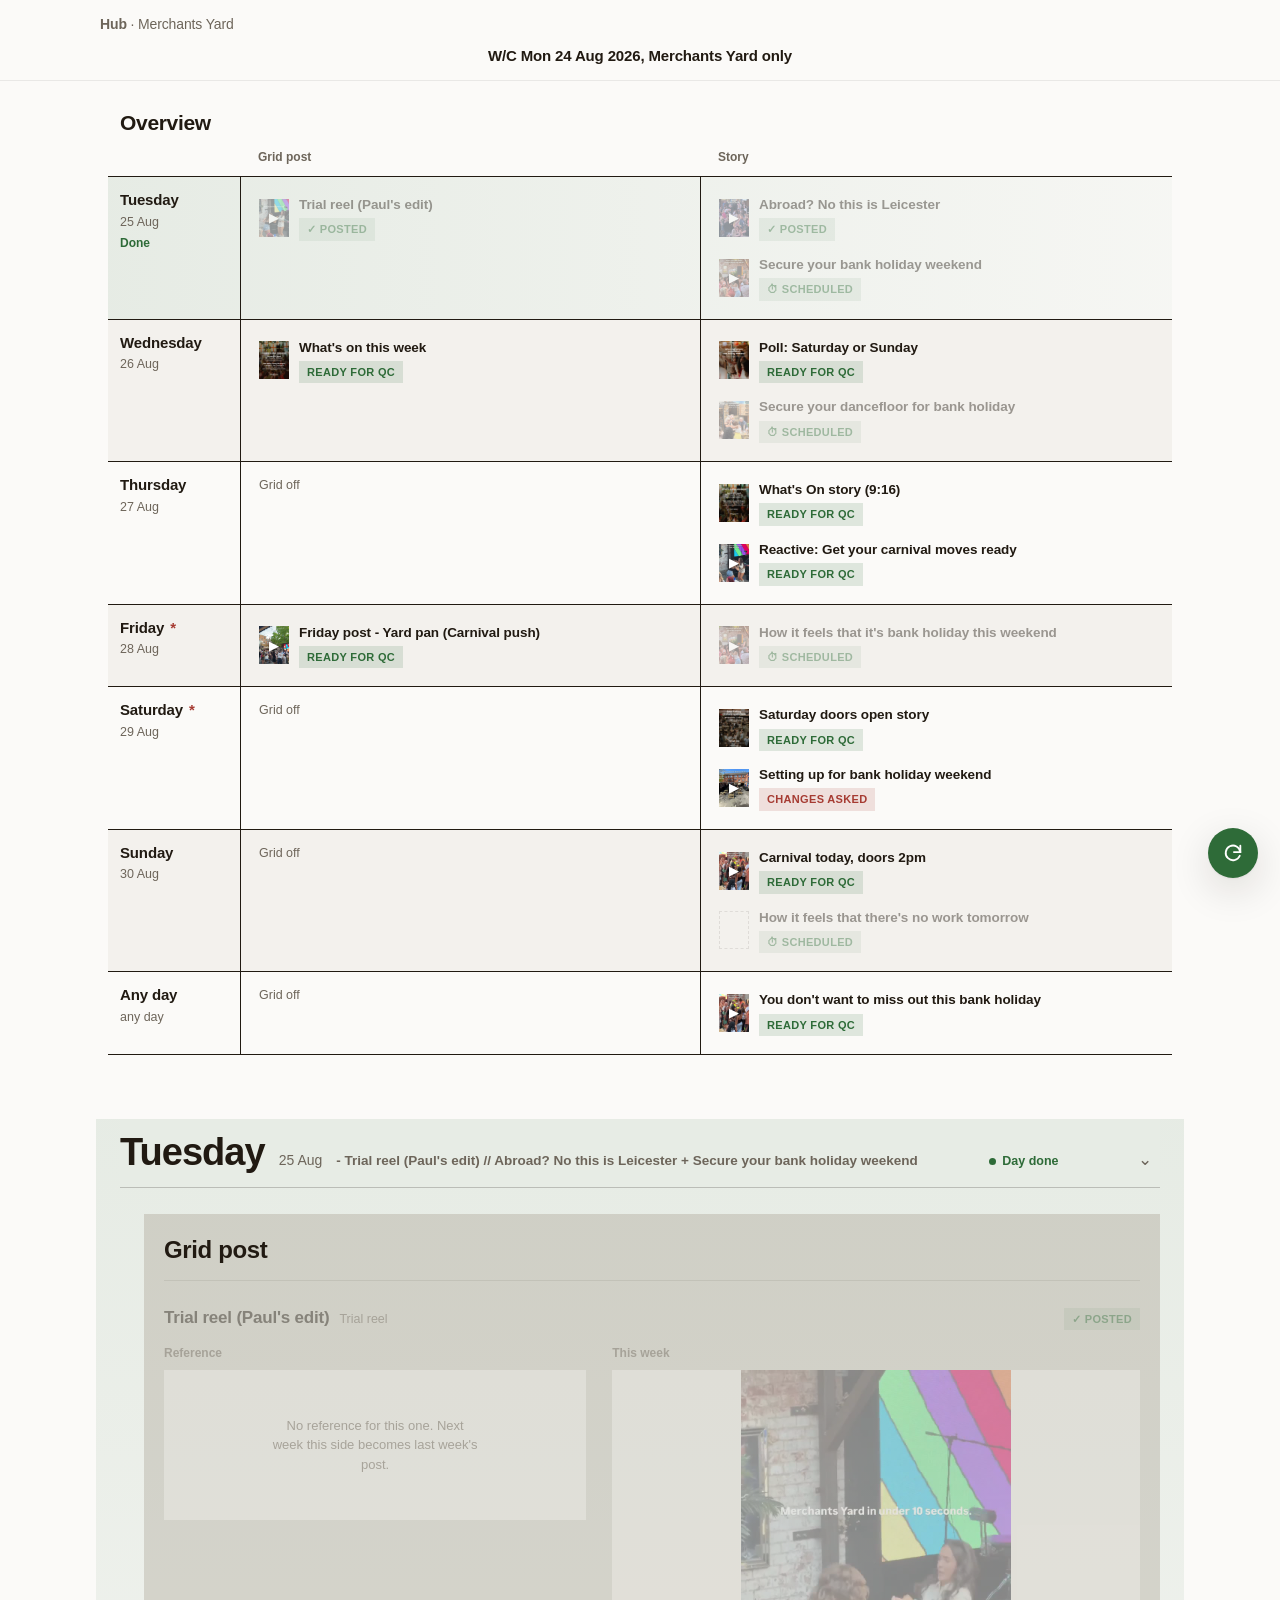
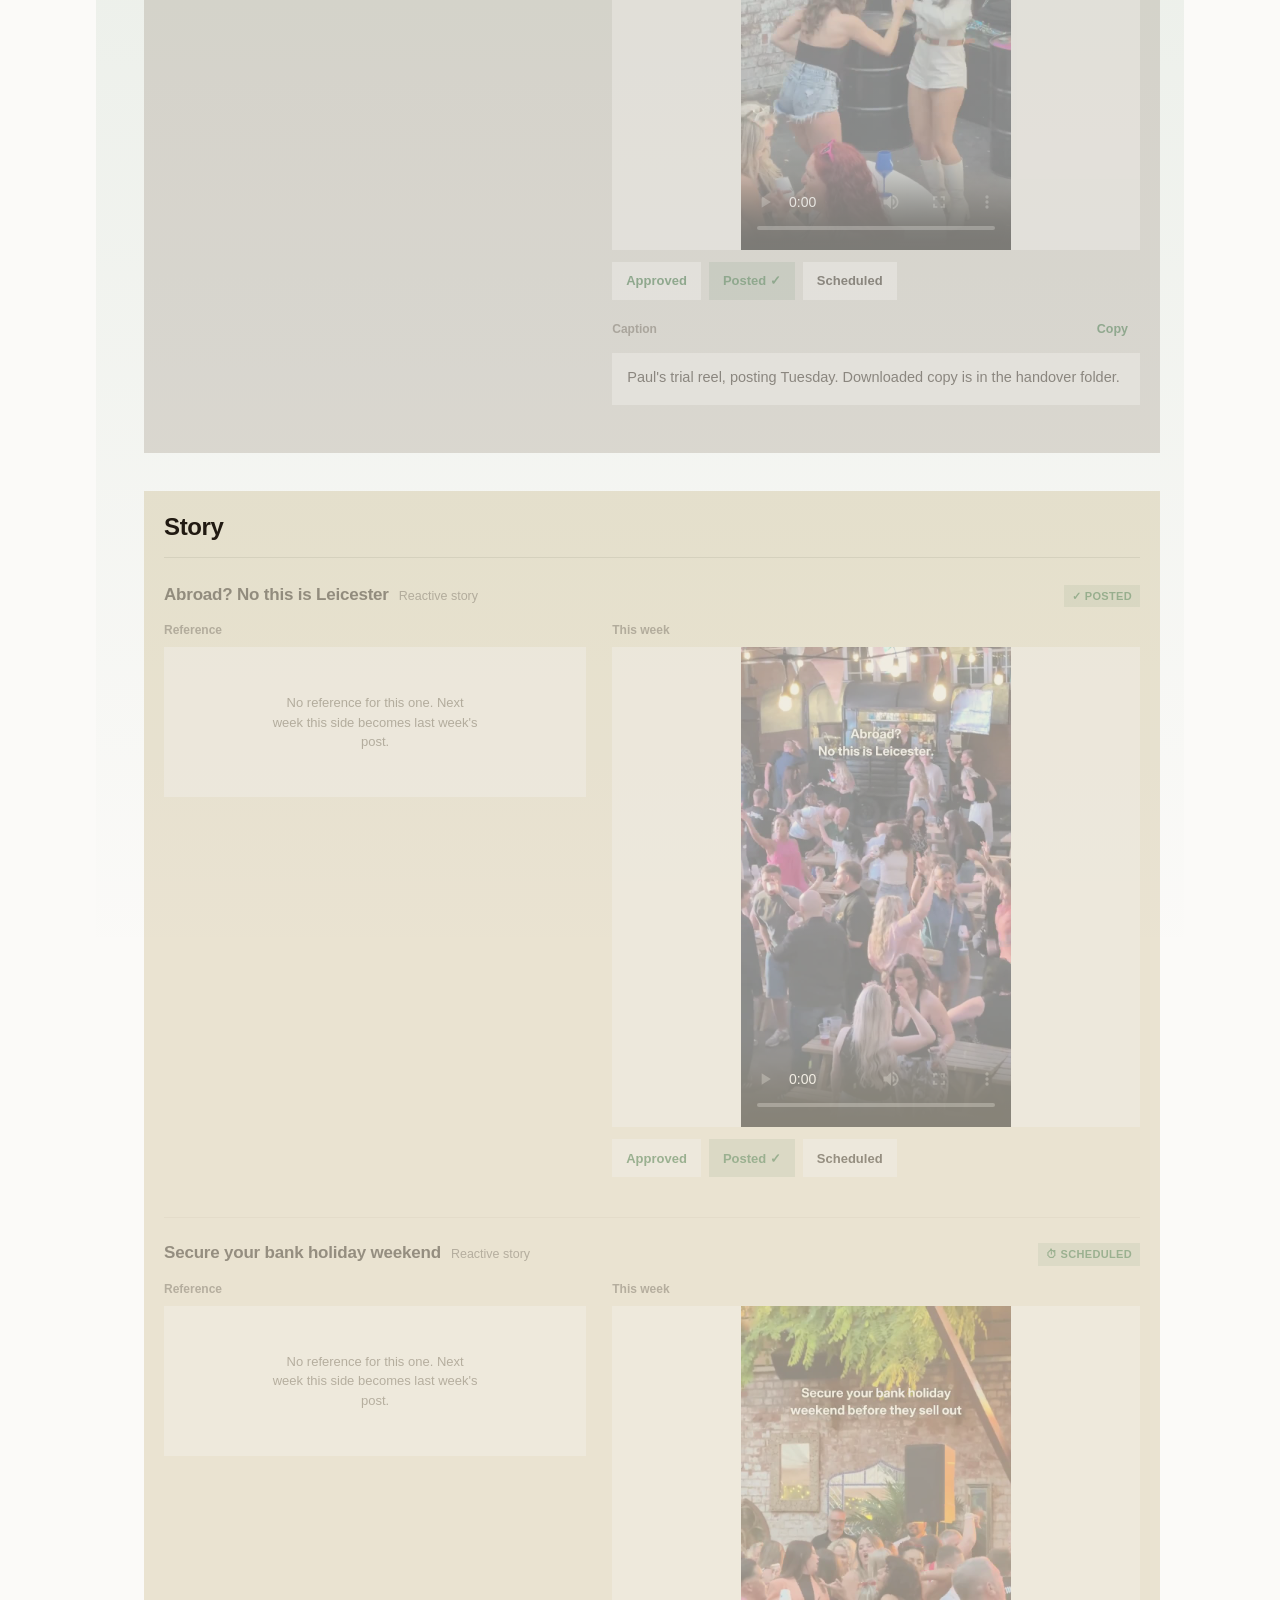
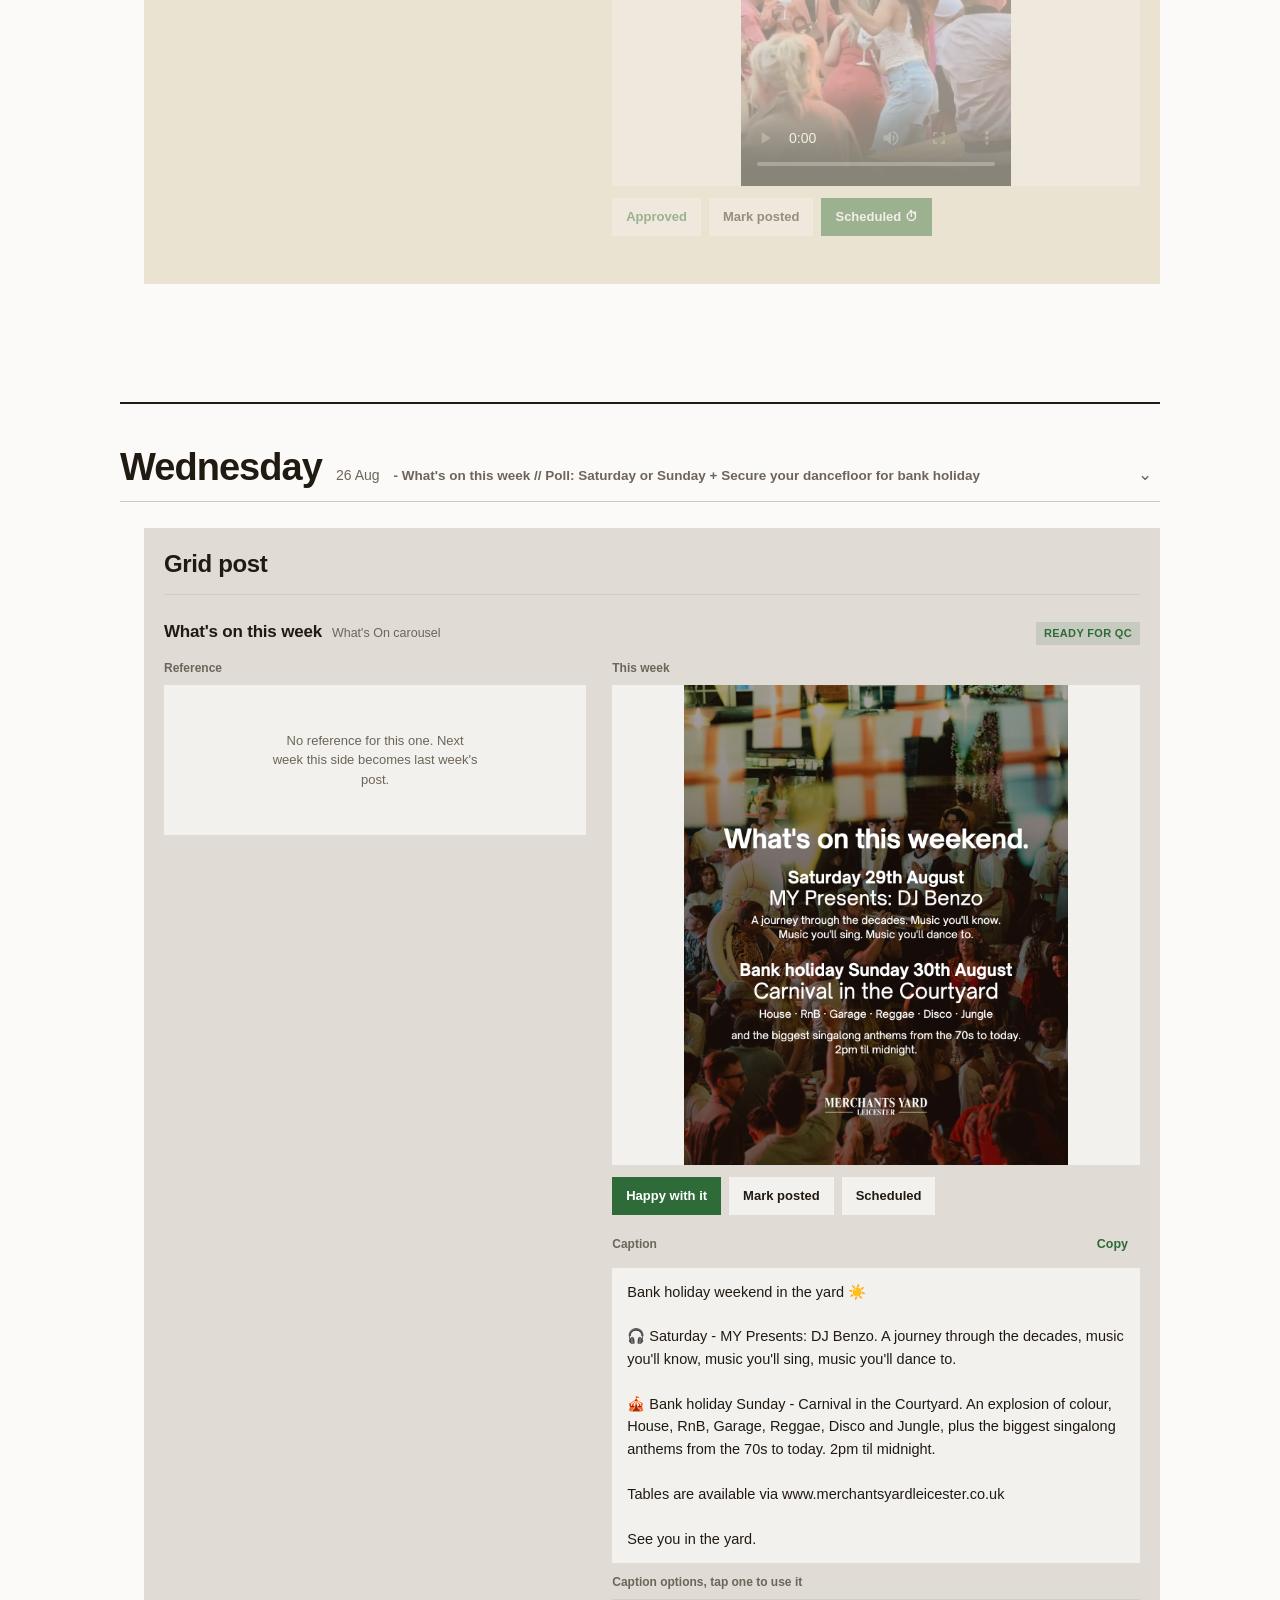
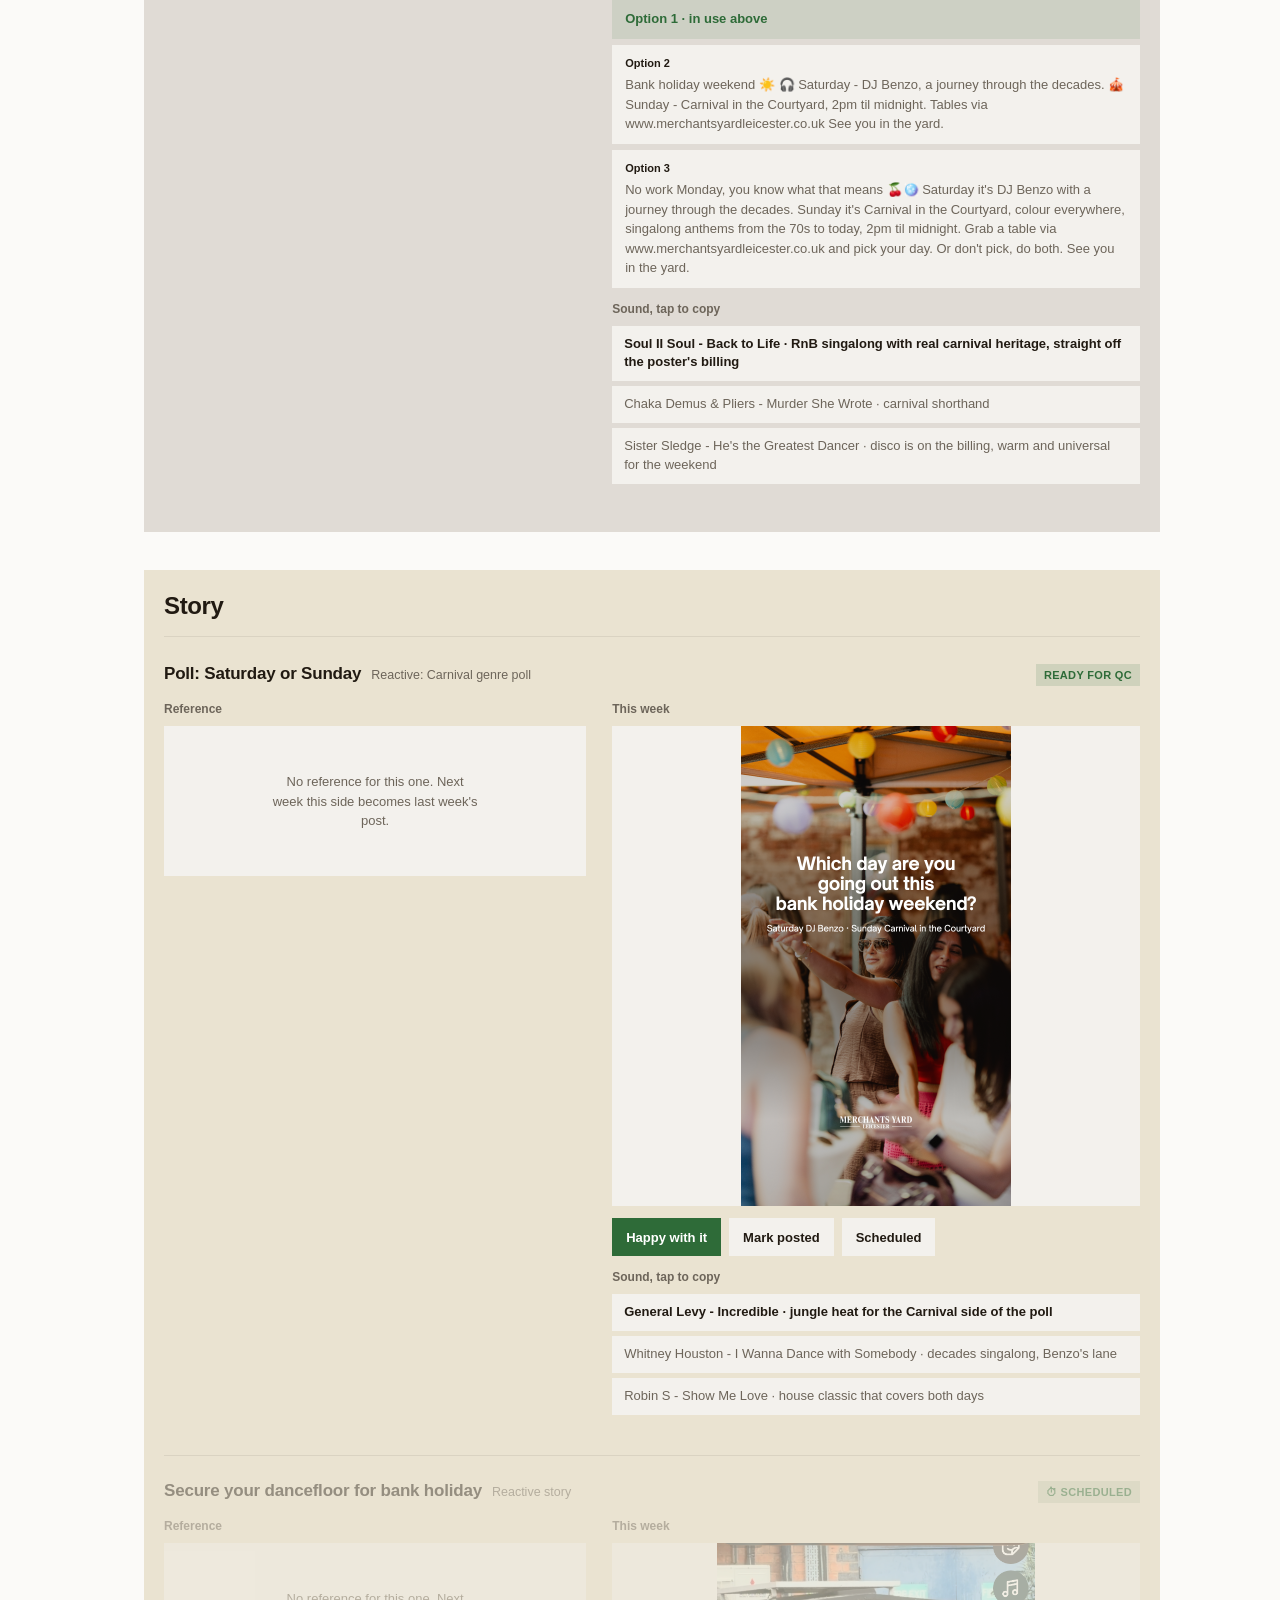
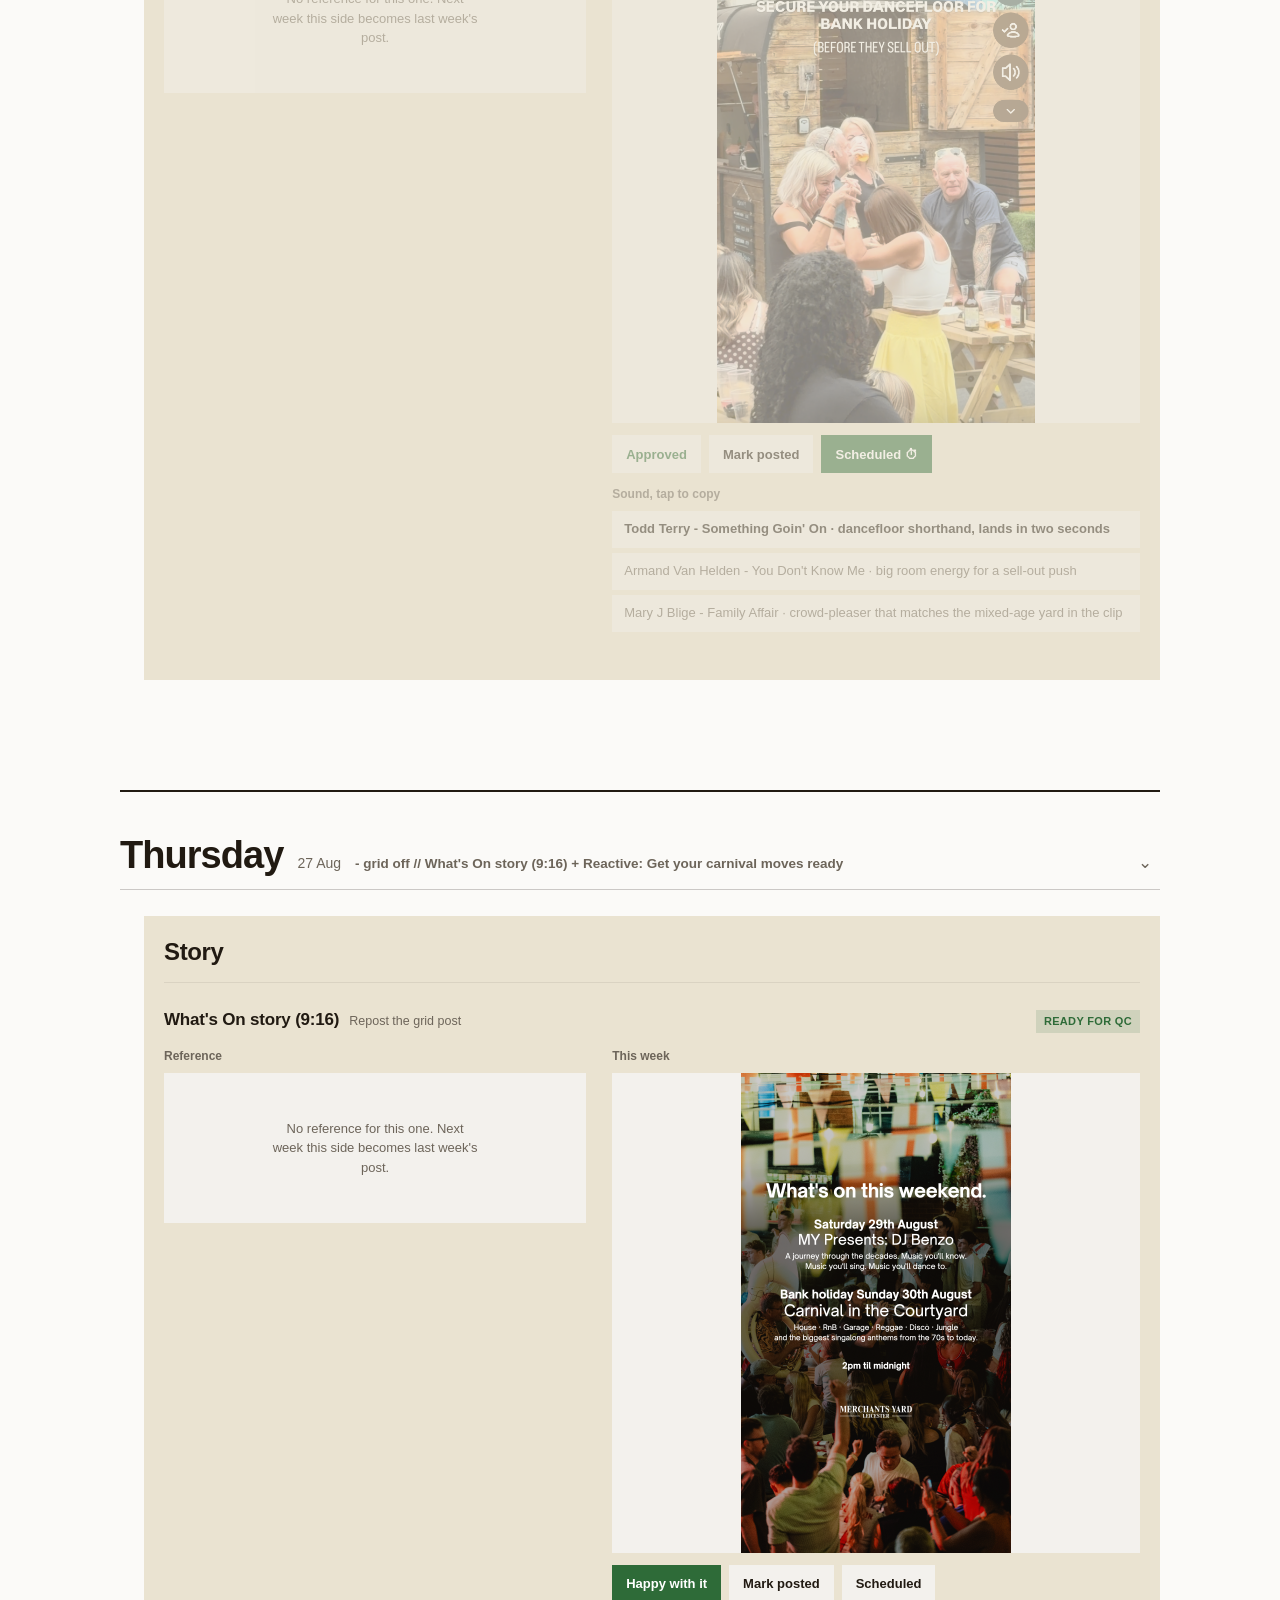
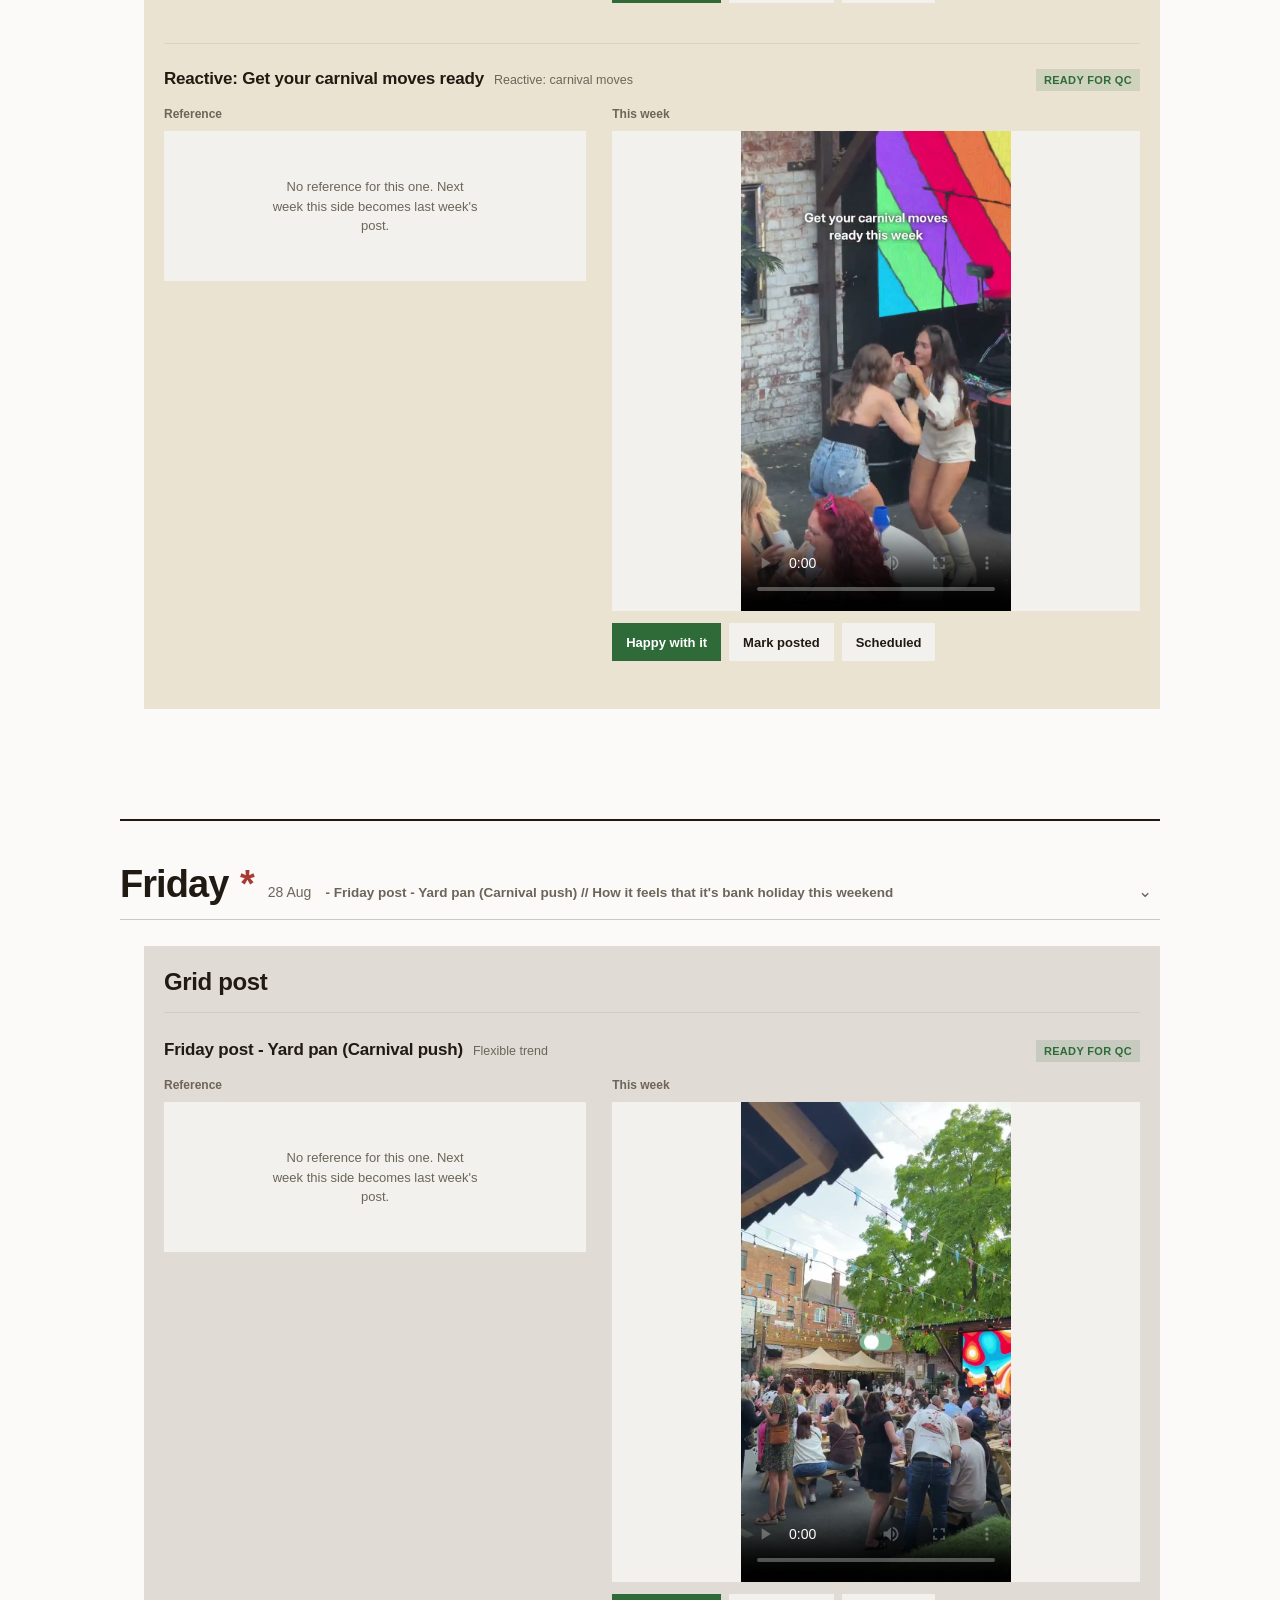
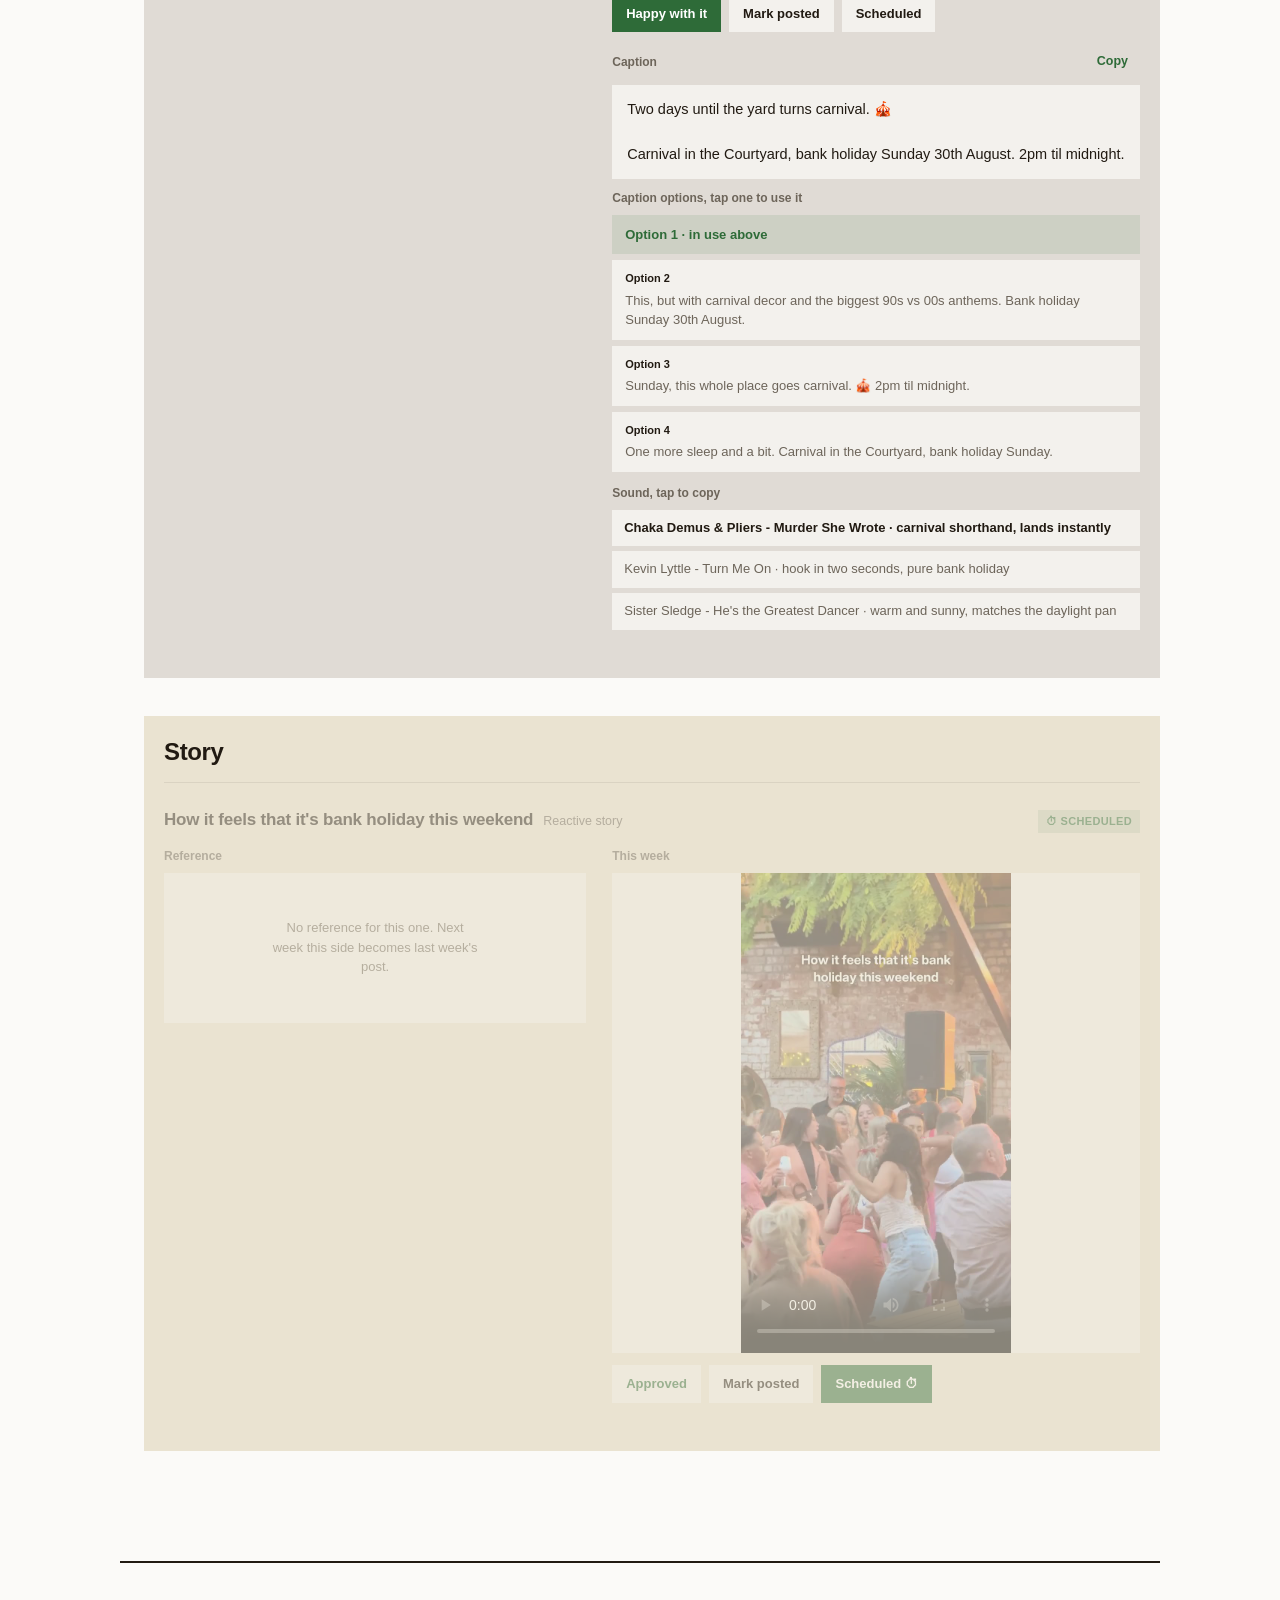
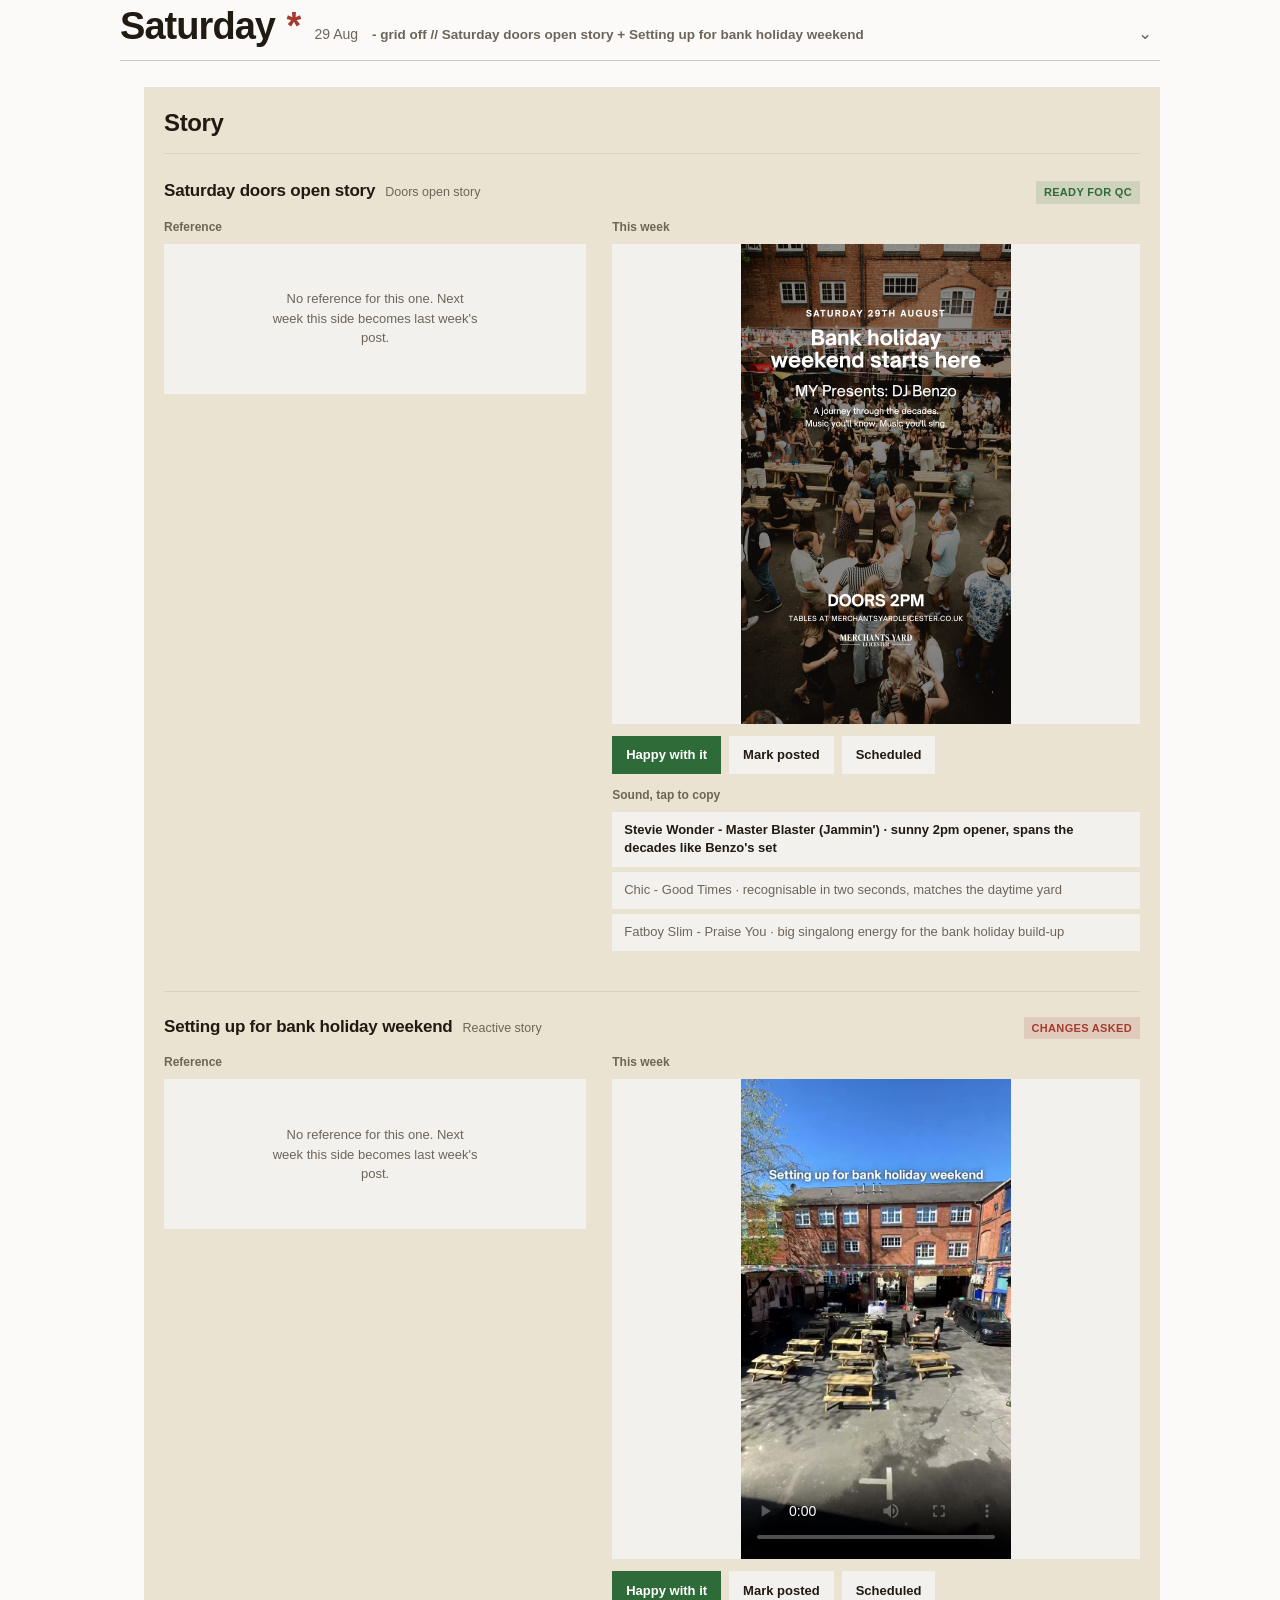
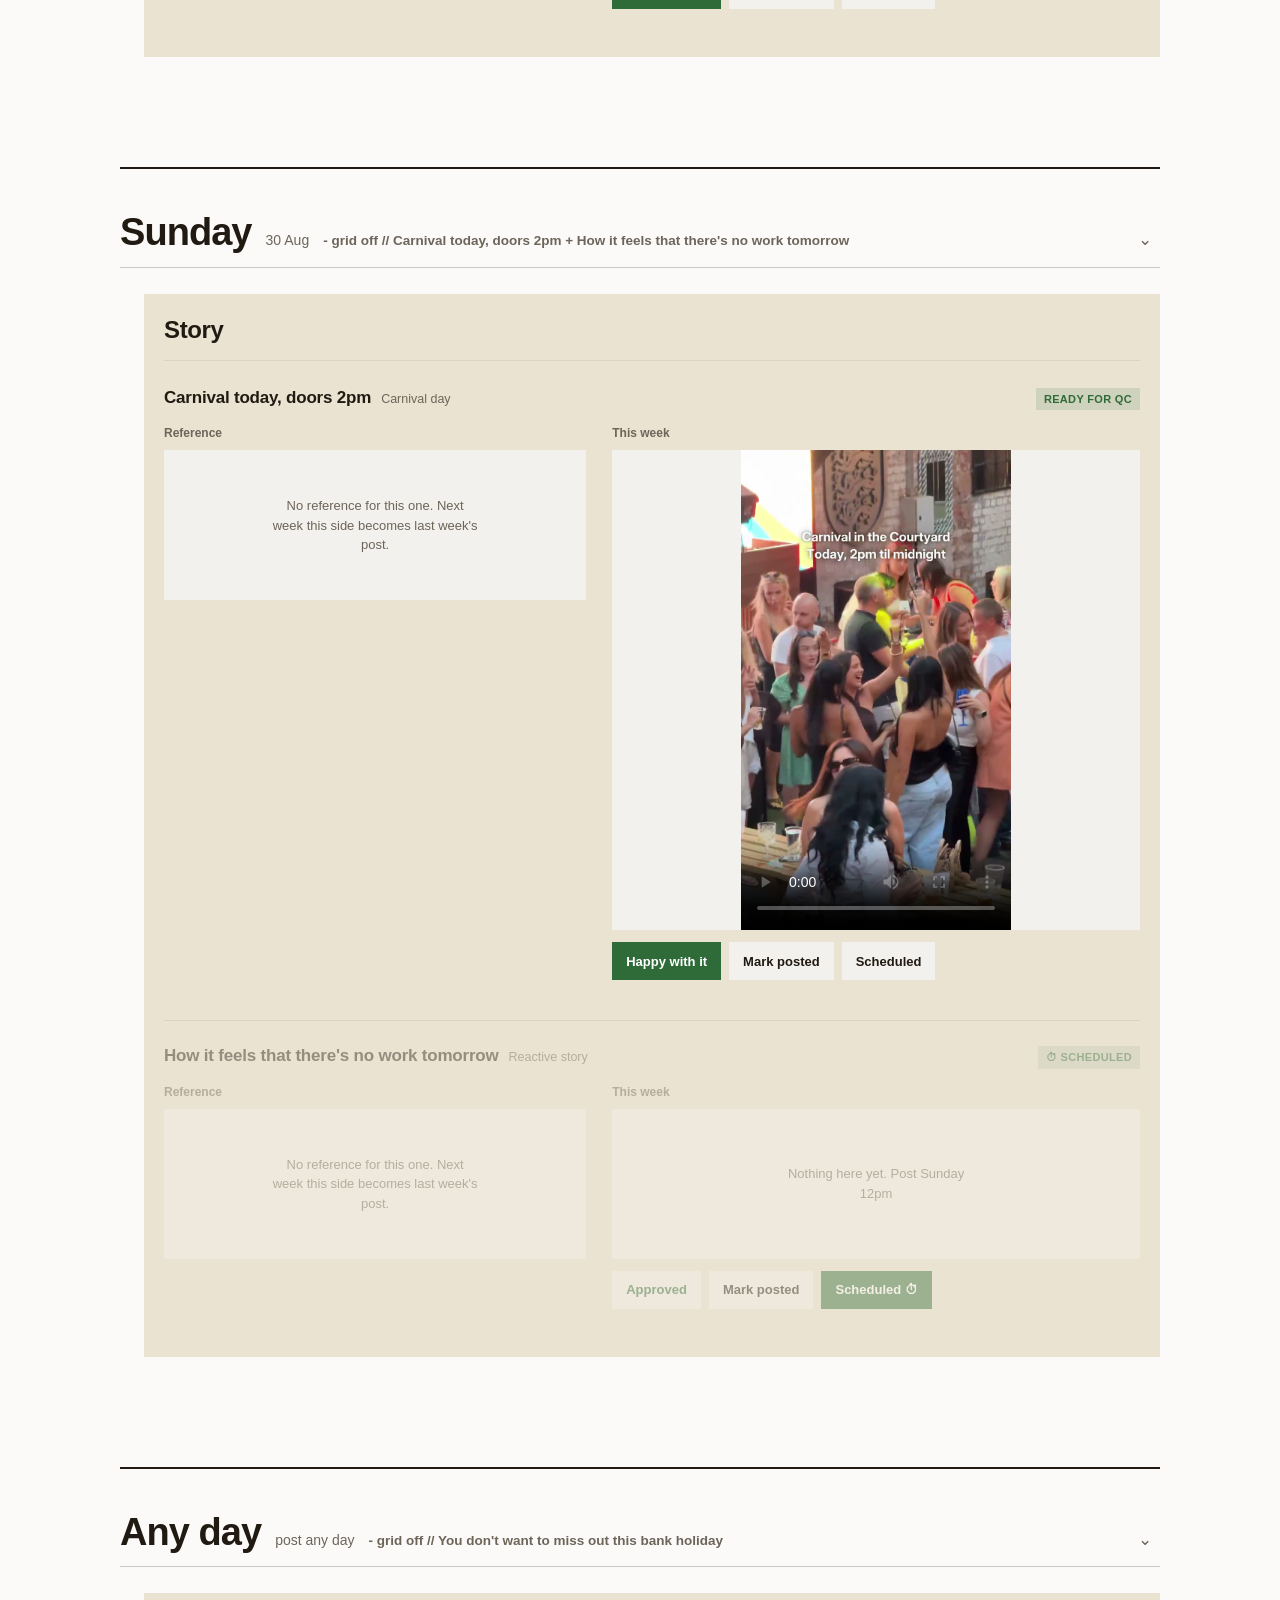
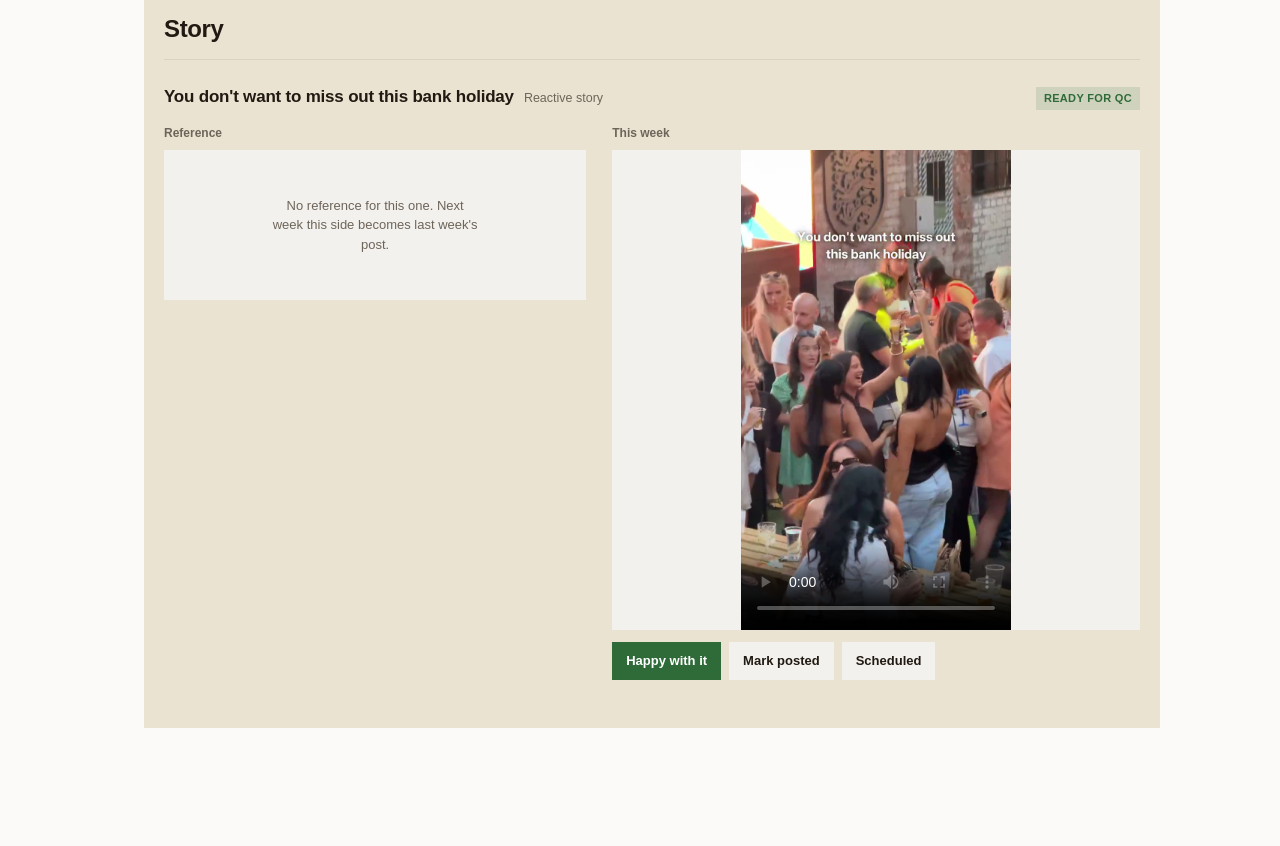
==== commit 5a7ffb27: "week share page Co-Authored-By: Claude Fable 5 <noreply@anthropic.com>" ====
--- a/share/my-2026-08-24/index.html
+++ b/share/my-2026-08-24/index.html
@@ -5,7 +5,7 @@
 <meta name="viewport" content="width=device-width, initial-scale=1, viewport-fit=cover">
 <meta name="robots" content="noindex,nofollow,noarchive">
 <title>Merchants Yard · w/c 24 Aug 2026</title>
-<link rel="stylesheet" href="../../app.css?v=1787665195">
+<link rel="stylesheet" href="../../app.css?v=1787665460">
 <script>
   window.SHARE = {
     base: "../../",
@@ -108,6 +108,6 @@
 </button>
 
 <div class="toast" id="toast" role="status"></div>
-<script src="../../app.js?v=1787665195"></script>
+<script src="../../app.js?v=1787665460"></script>
 </body>
 </html>
--- a/app.css
+++ b/app.css
@@ -706,6 +706,9 @@
 body.is-share #prep,
 body.is-share #ro-pill,
 body.is-share .thread-input,
+body.is-share #keydates,
+body.is-share .xalert,
+body.is-share .mini-alert,
 body.is-share [data-collapse] { display: none !important; }
 body.is-share .wordmark::after { content: " · Merchants Yard"; font-weight: 400; color: var(--ink-mid); }
 body.is-share .week-row { justify-content: center; }
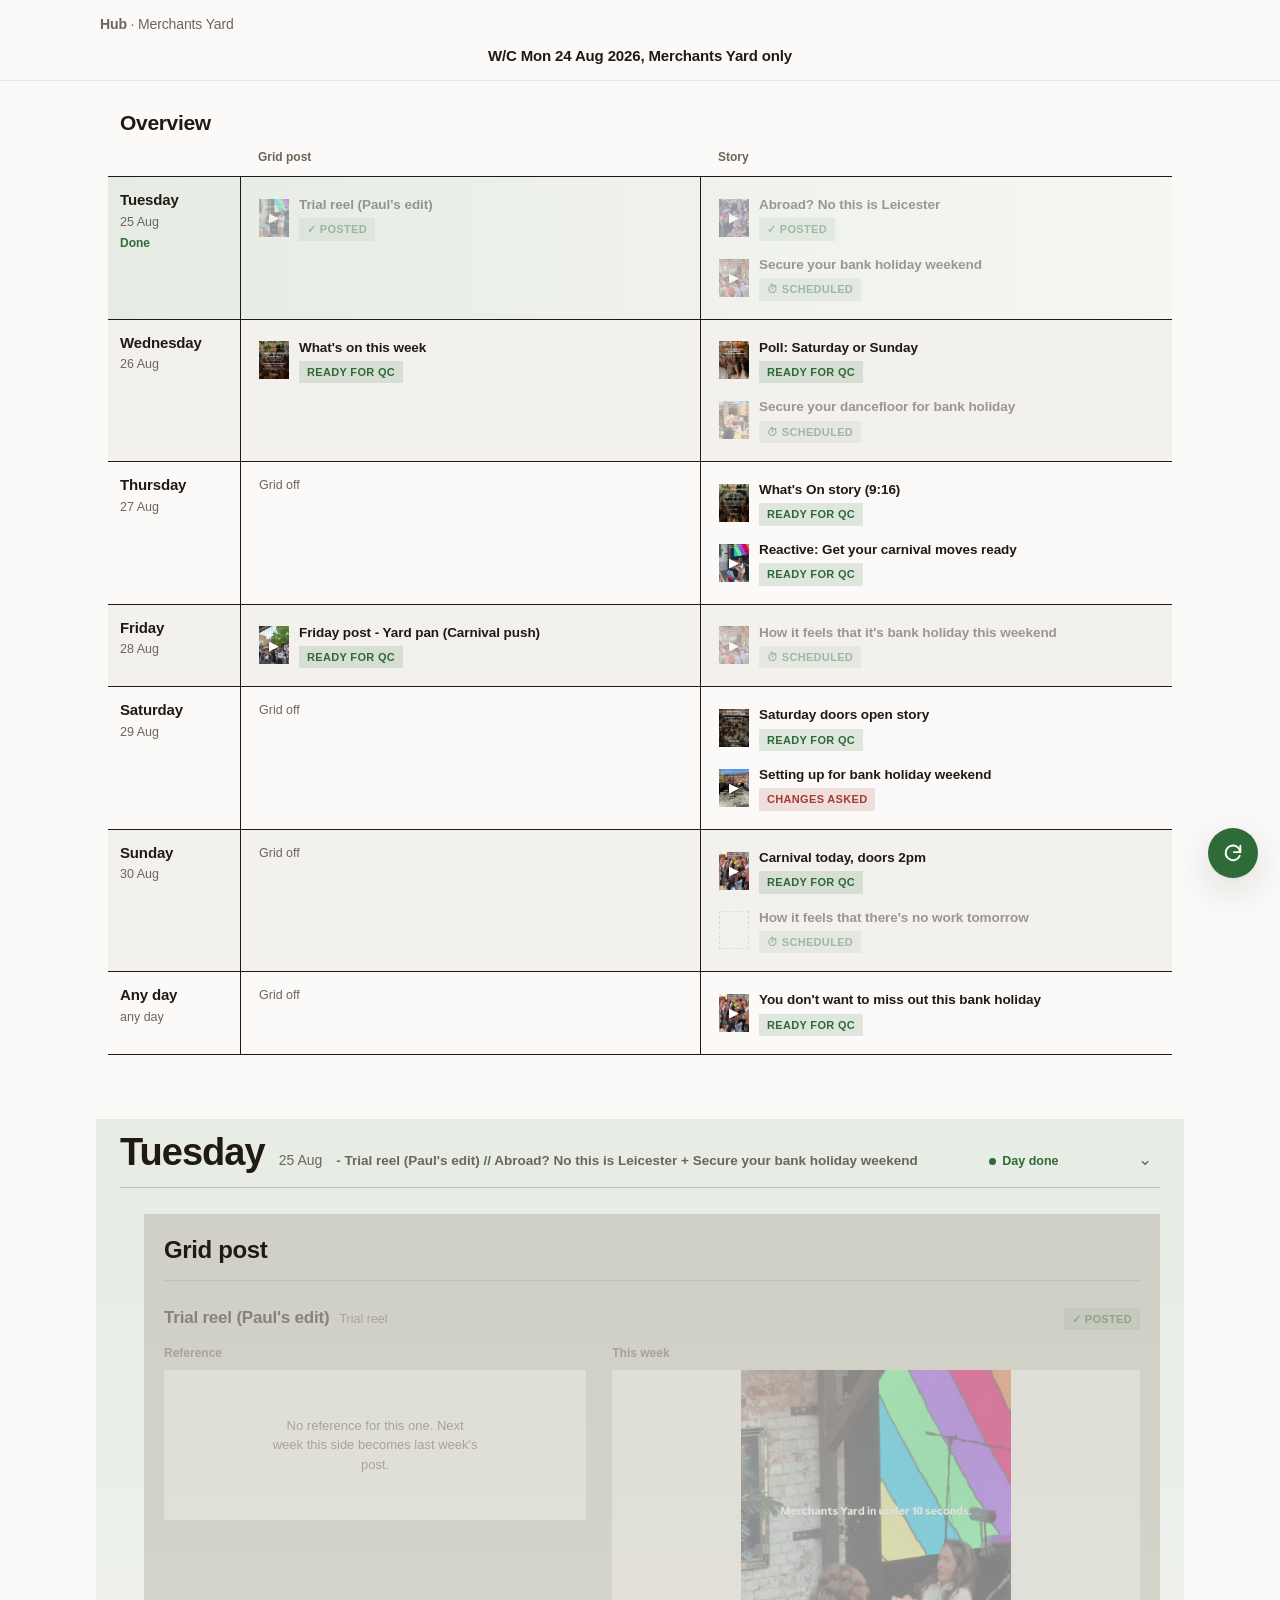
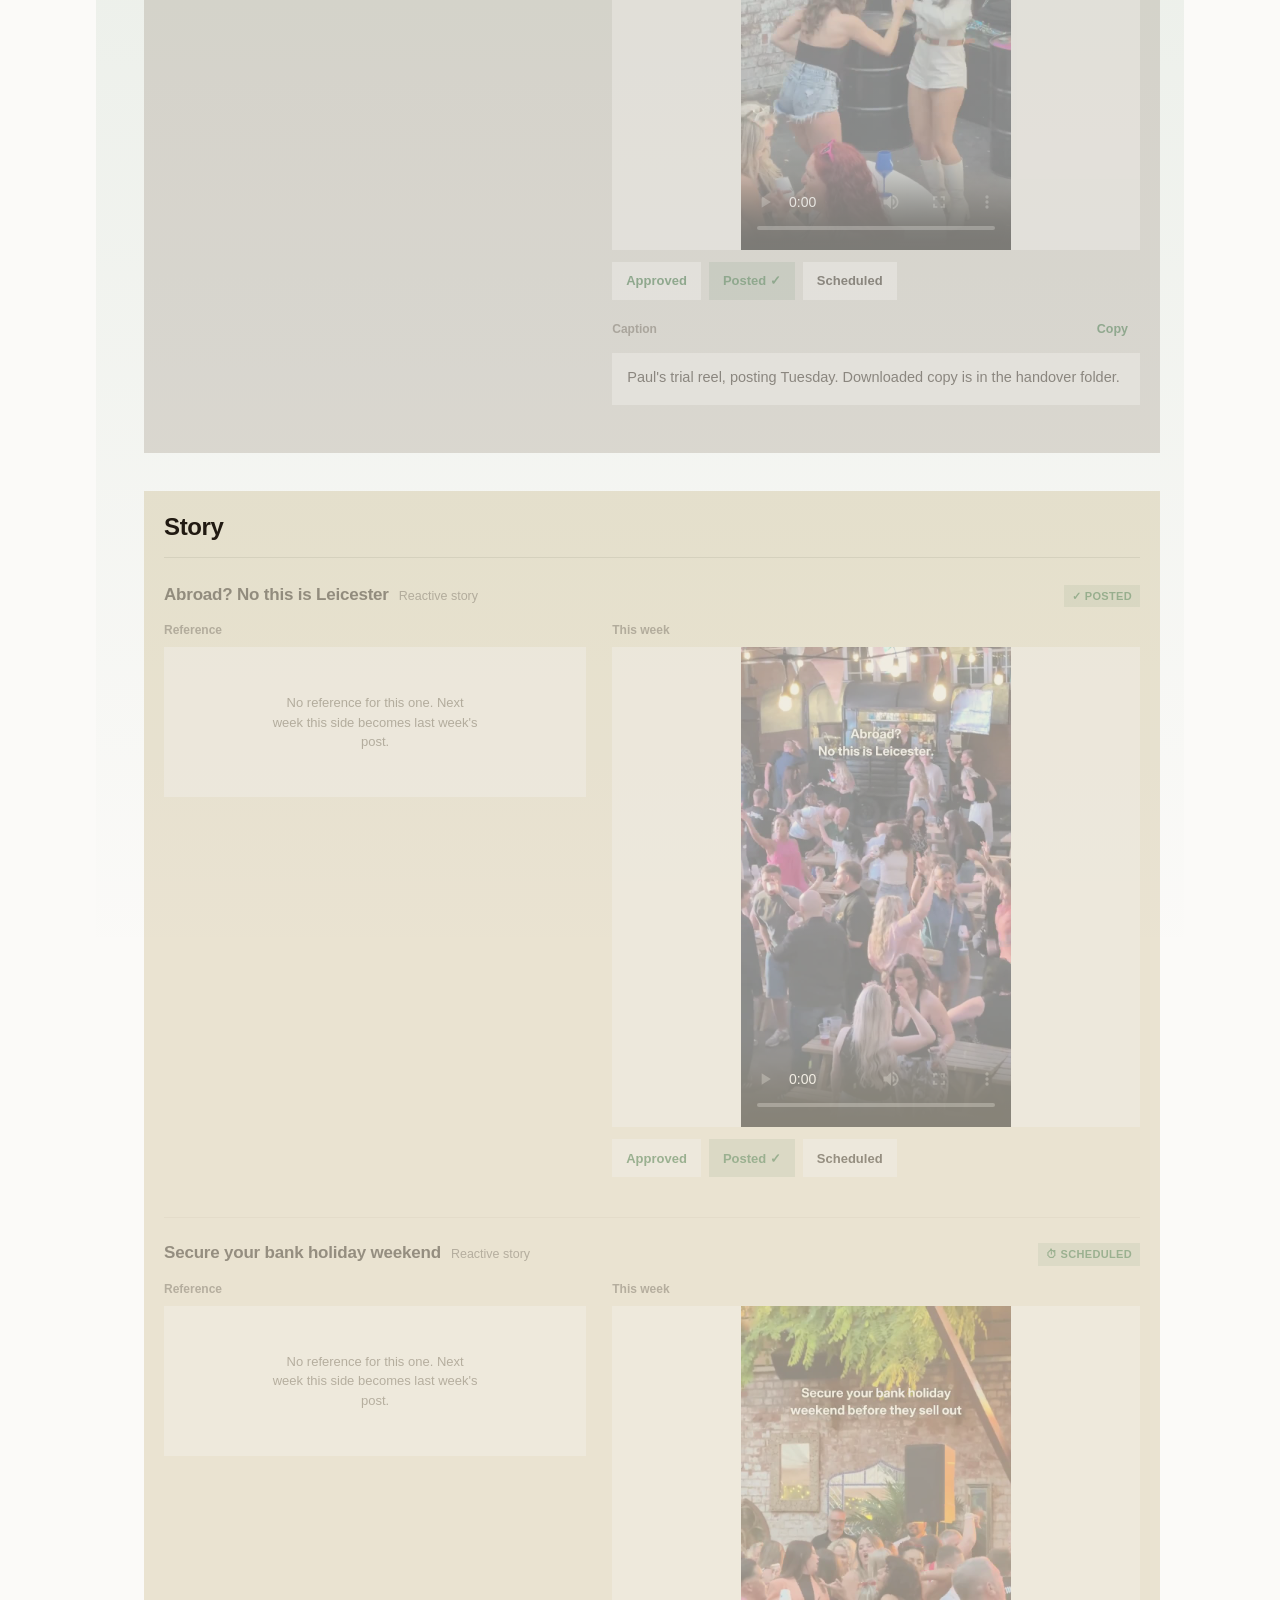
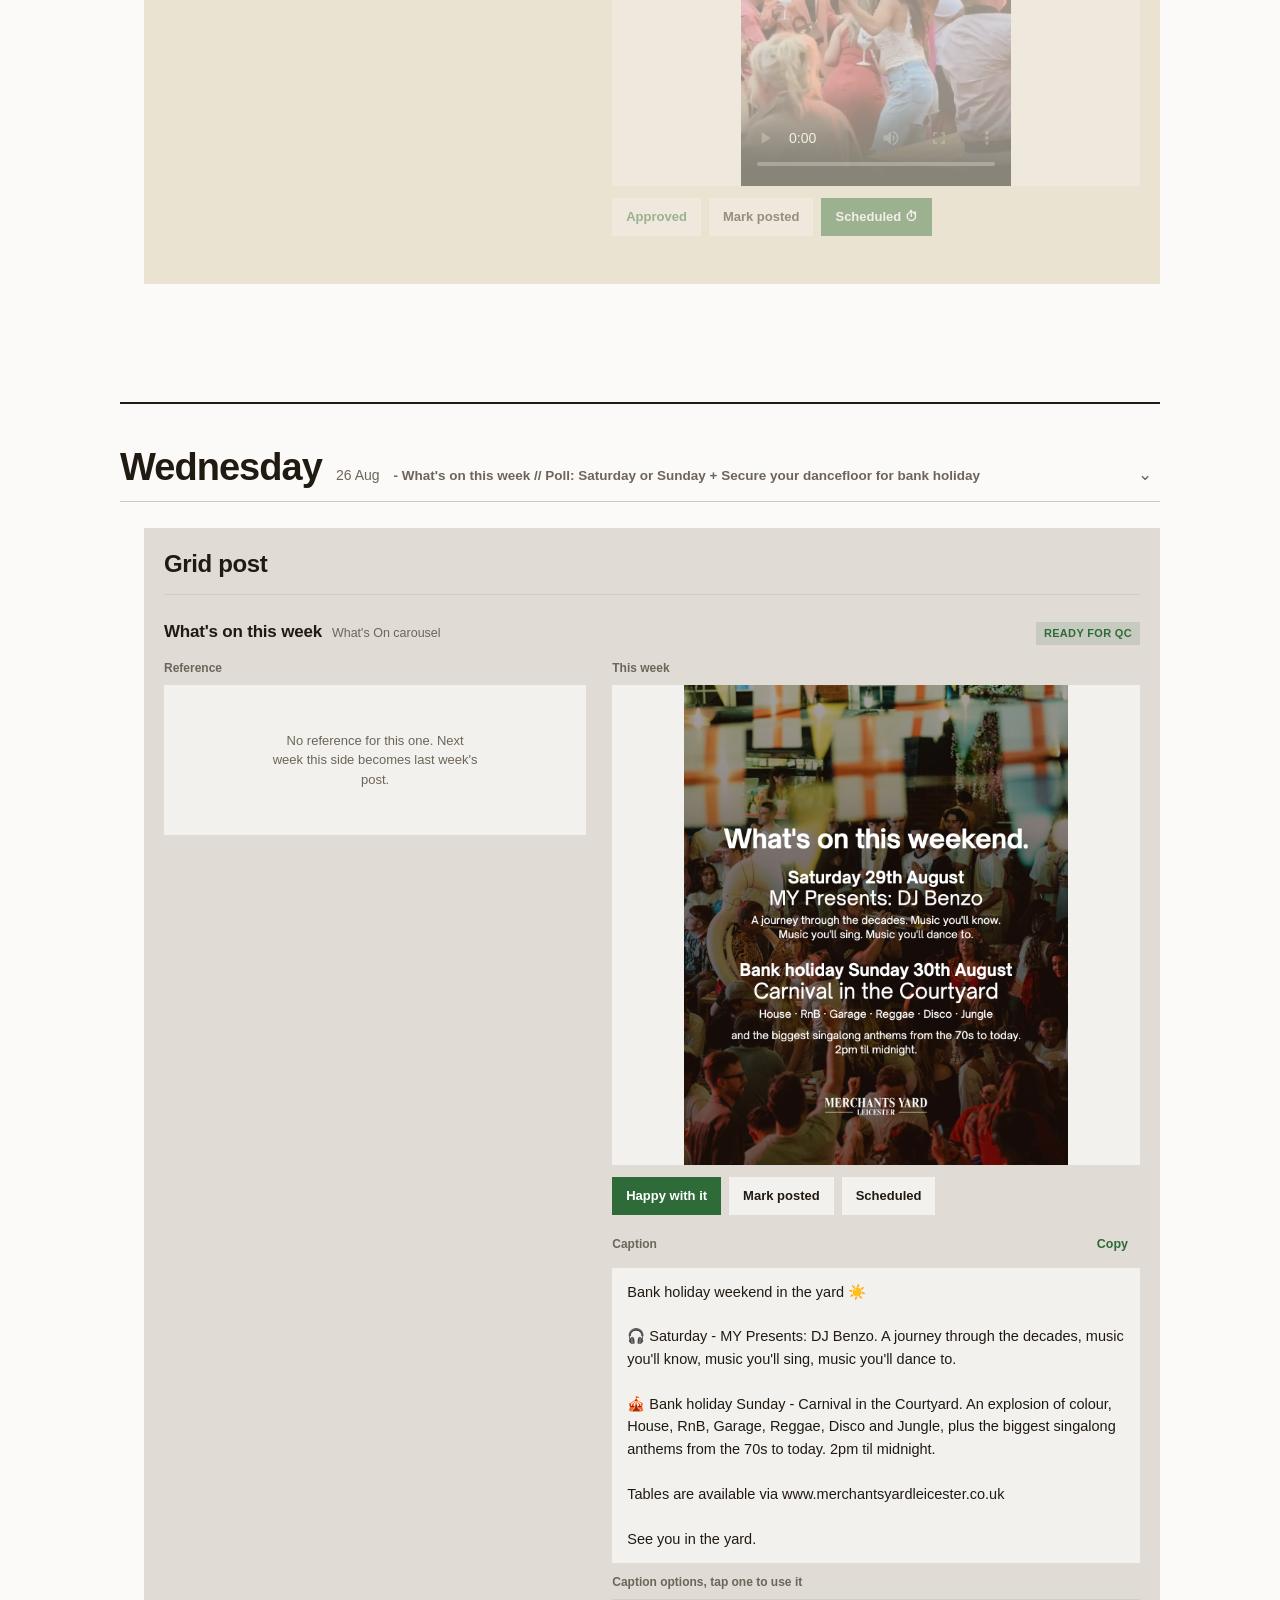
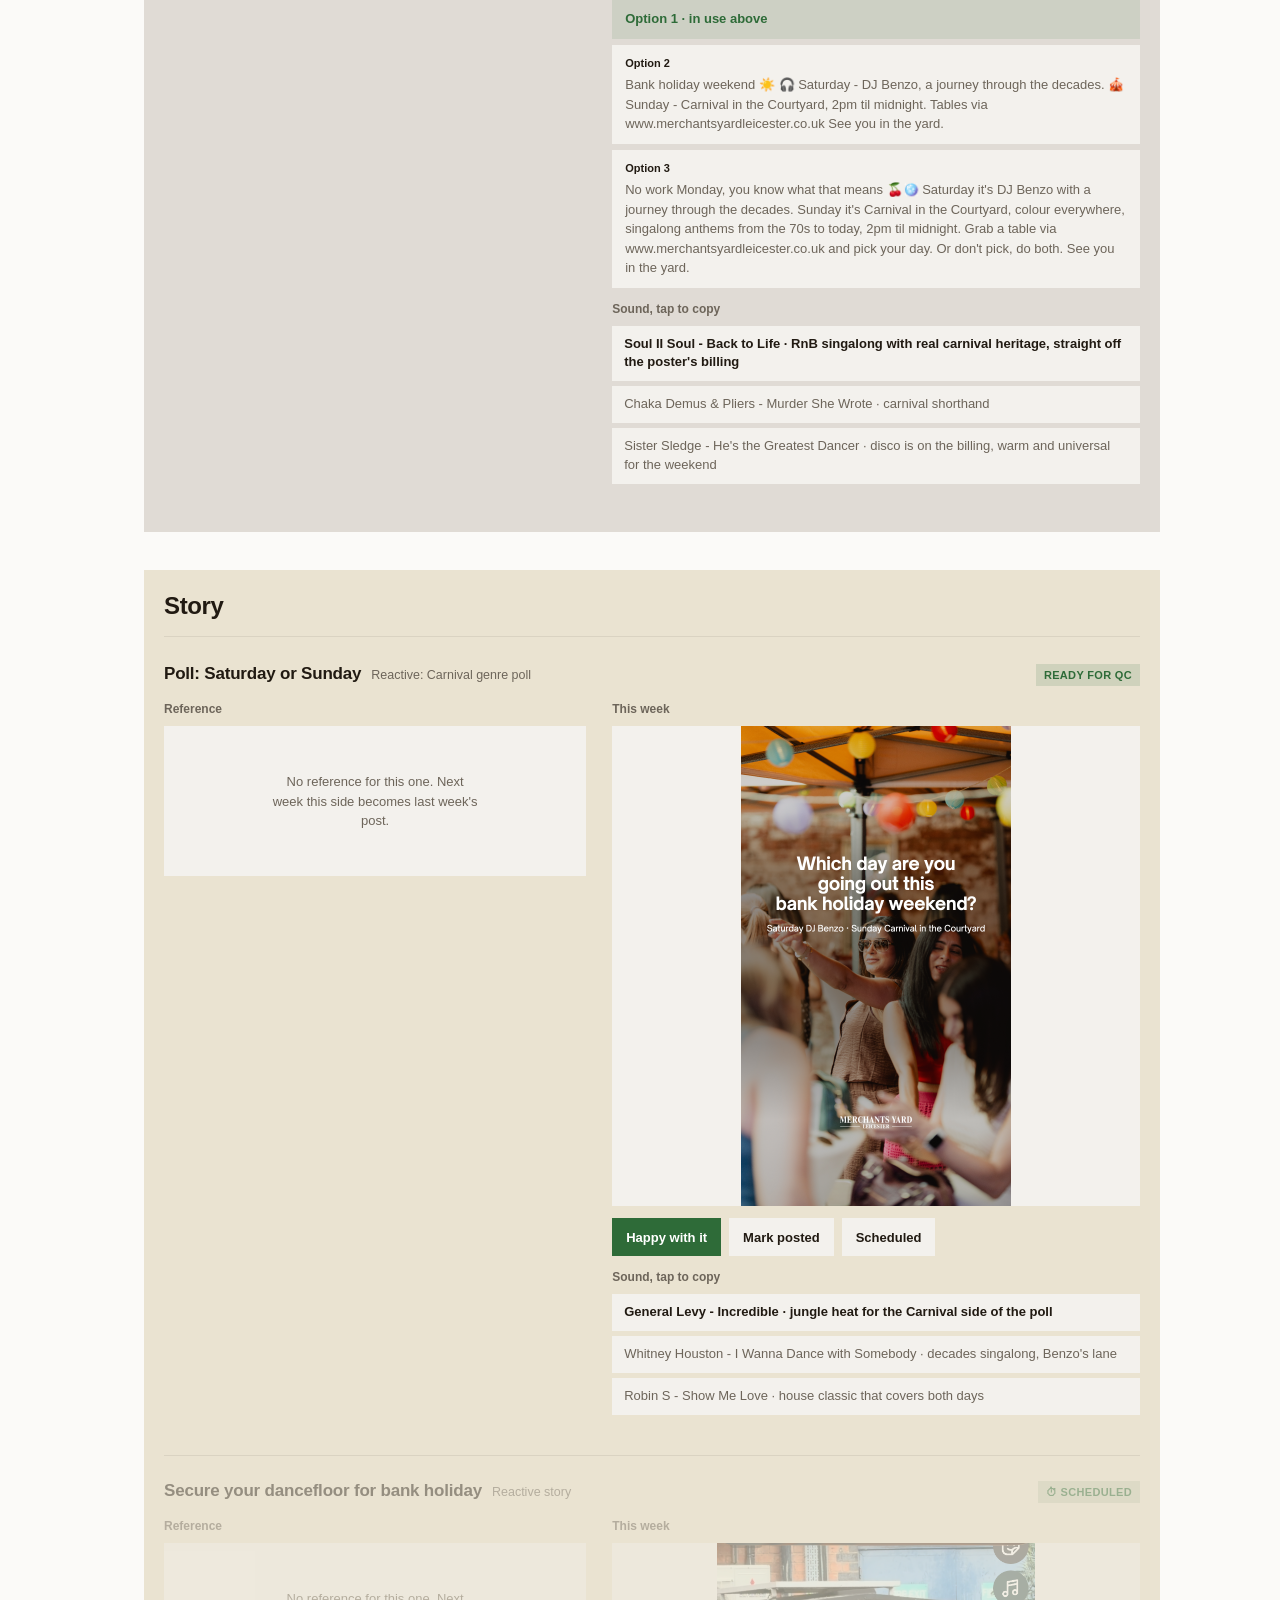
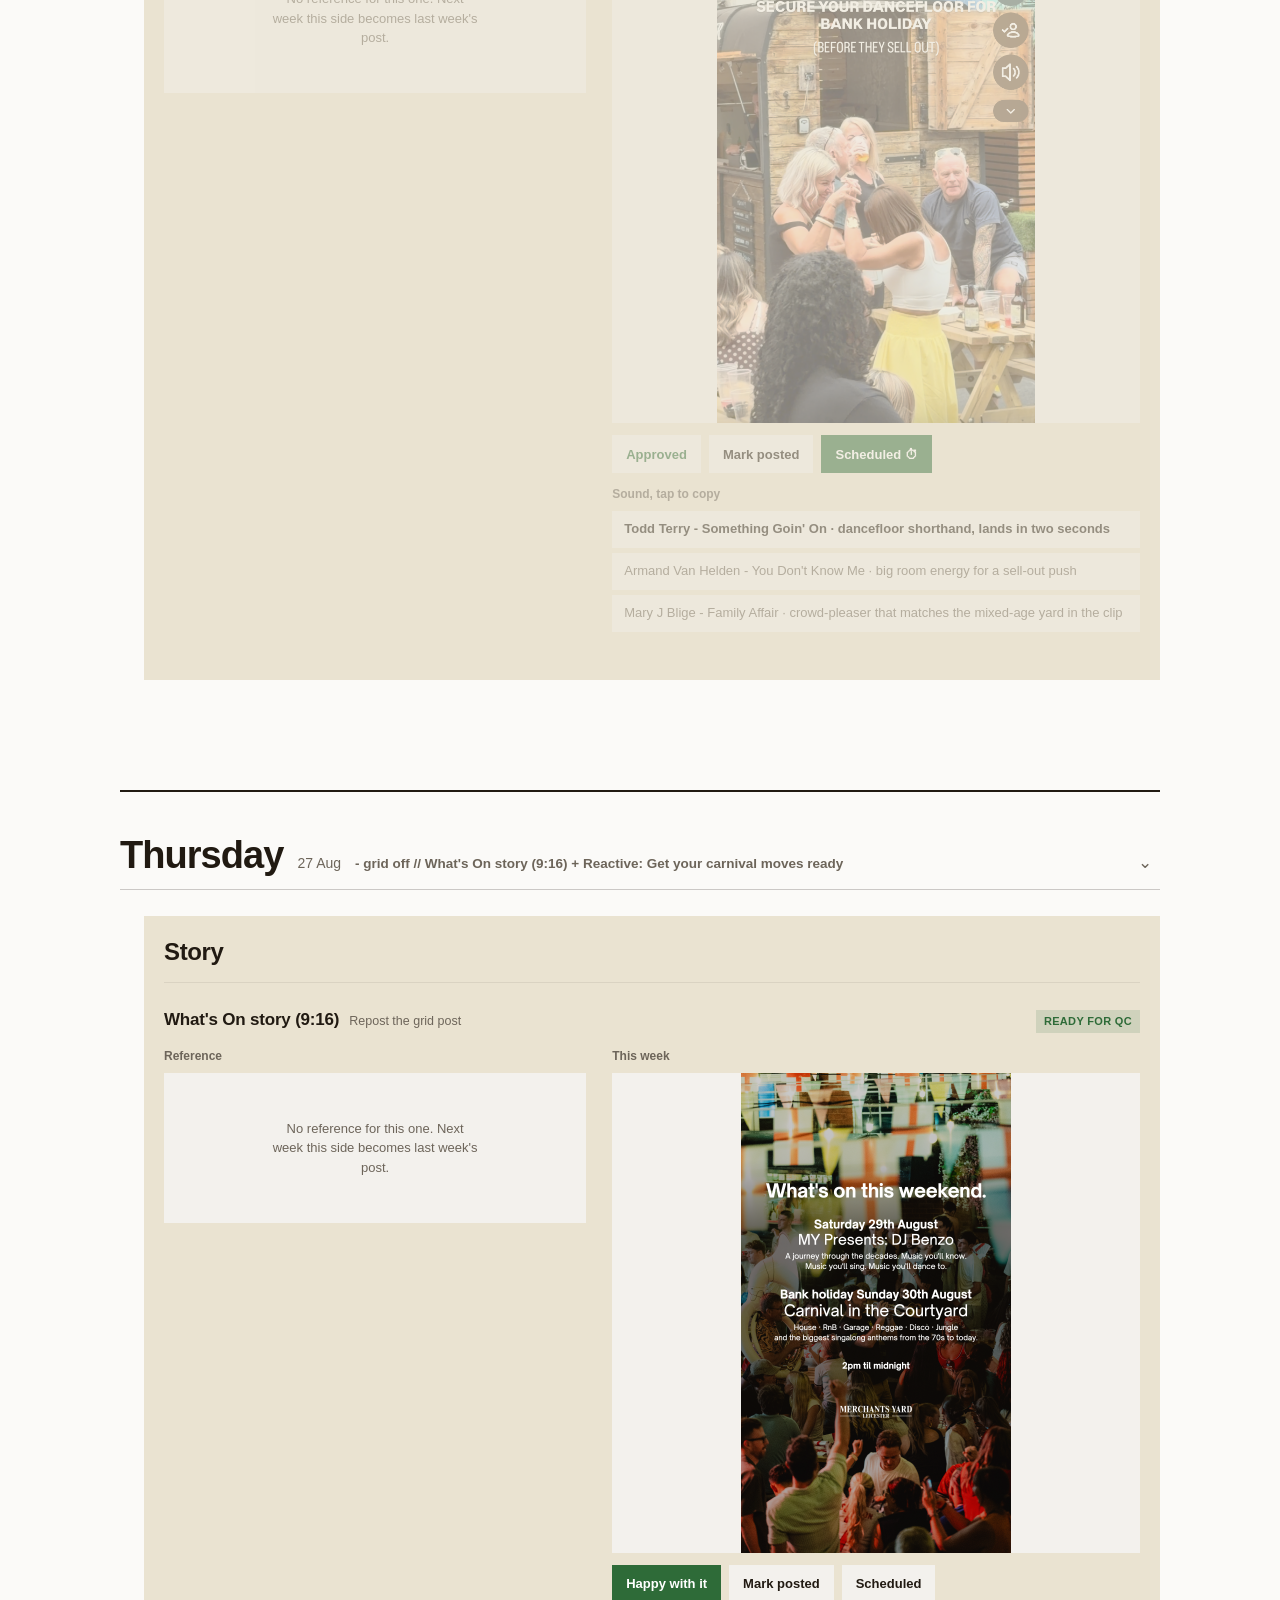
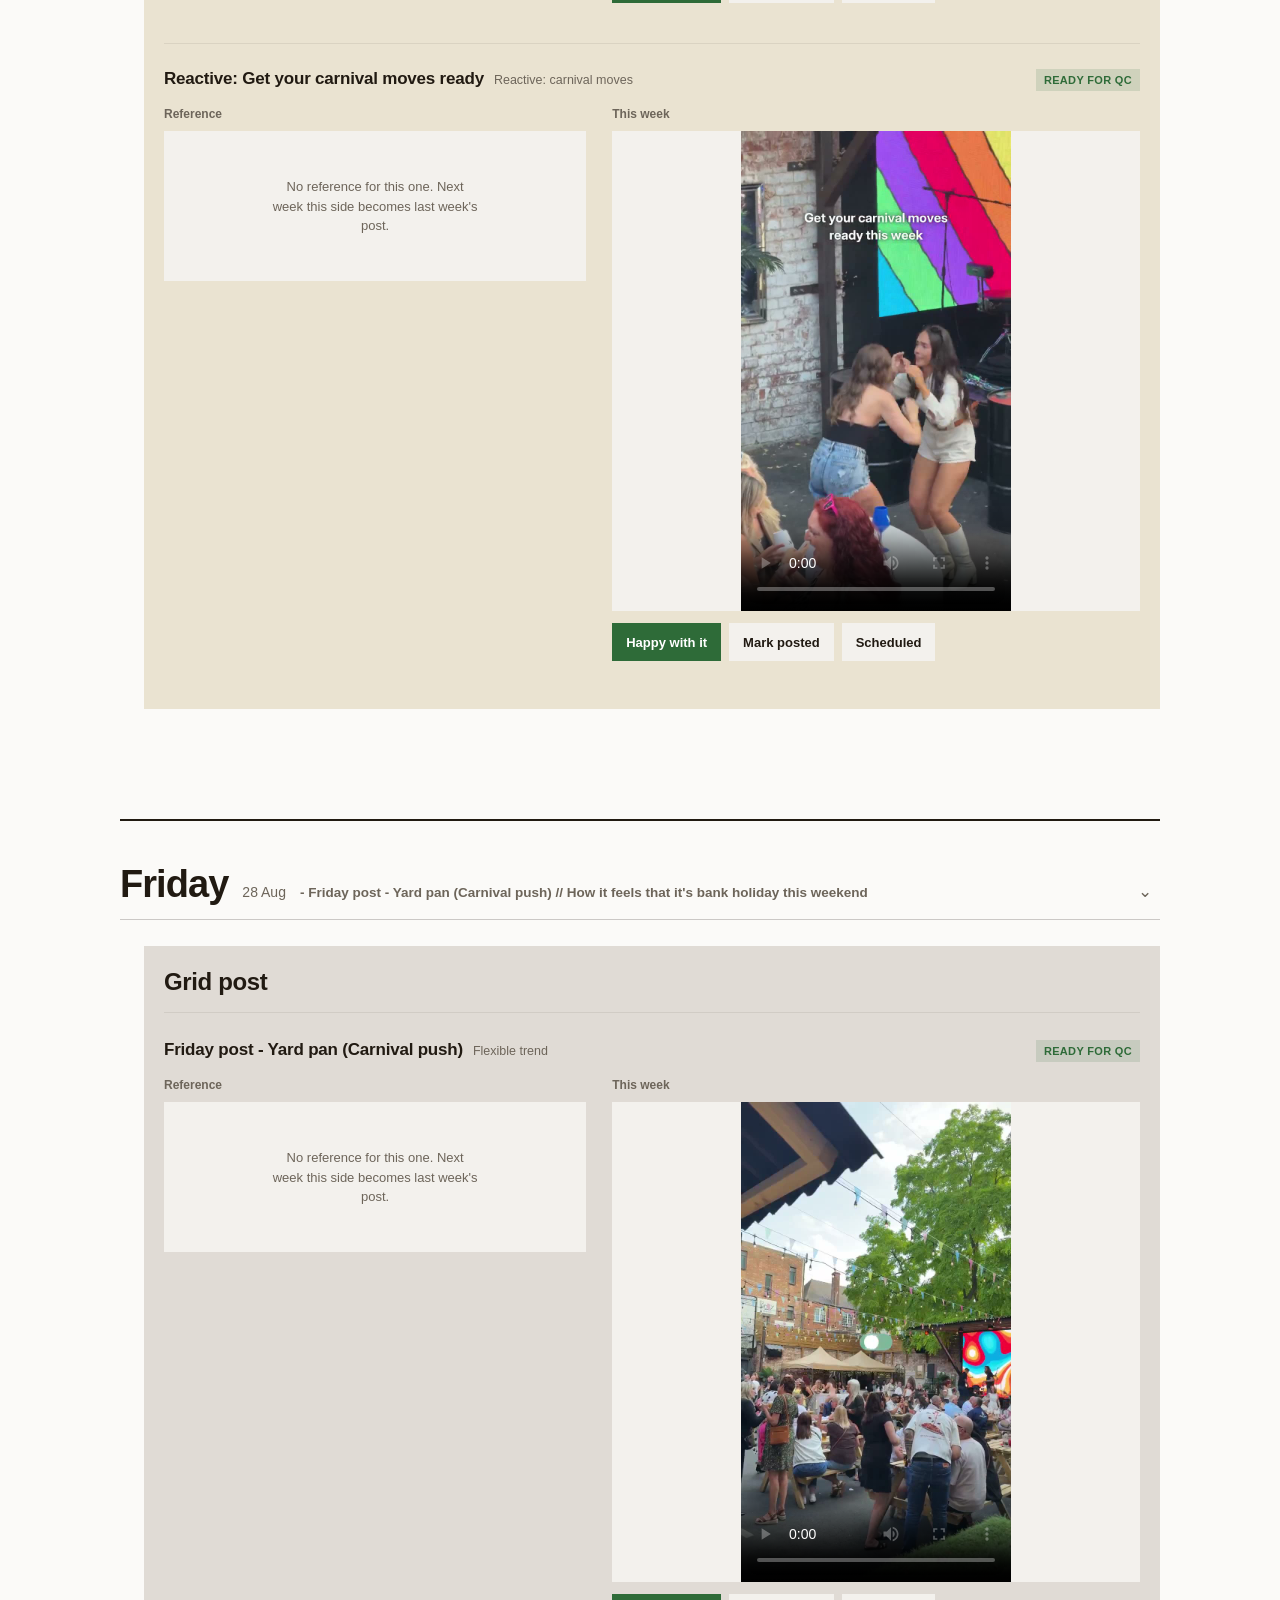
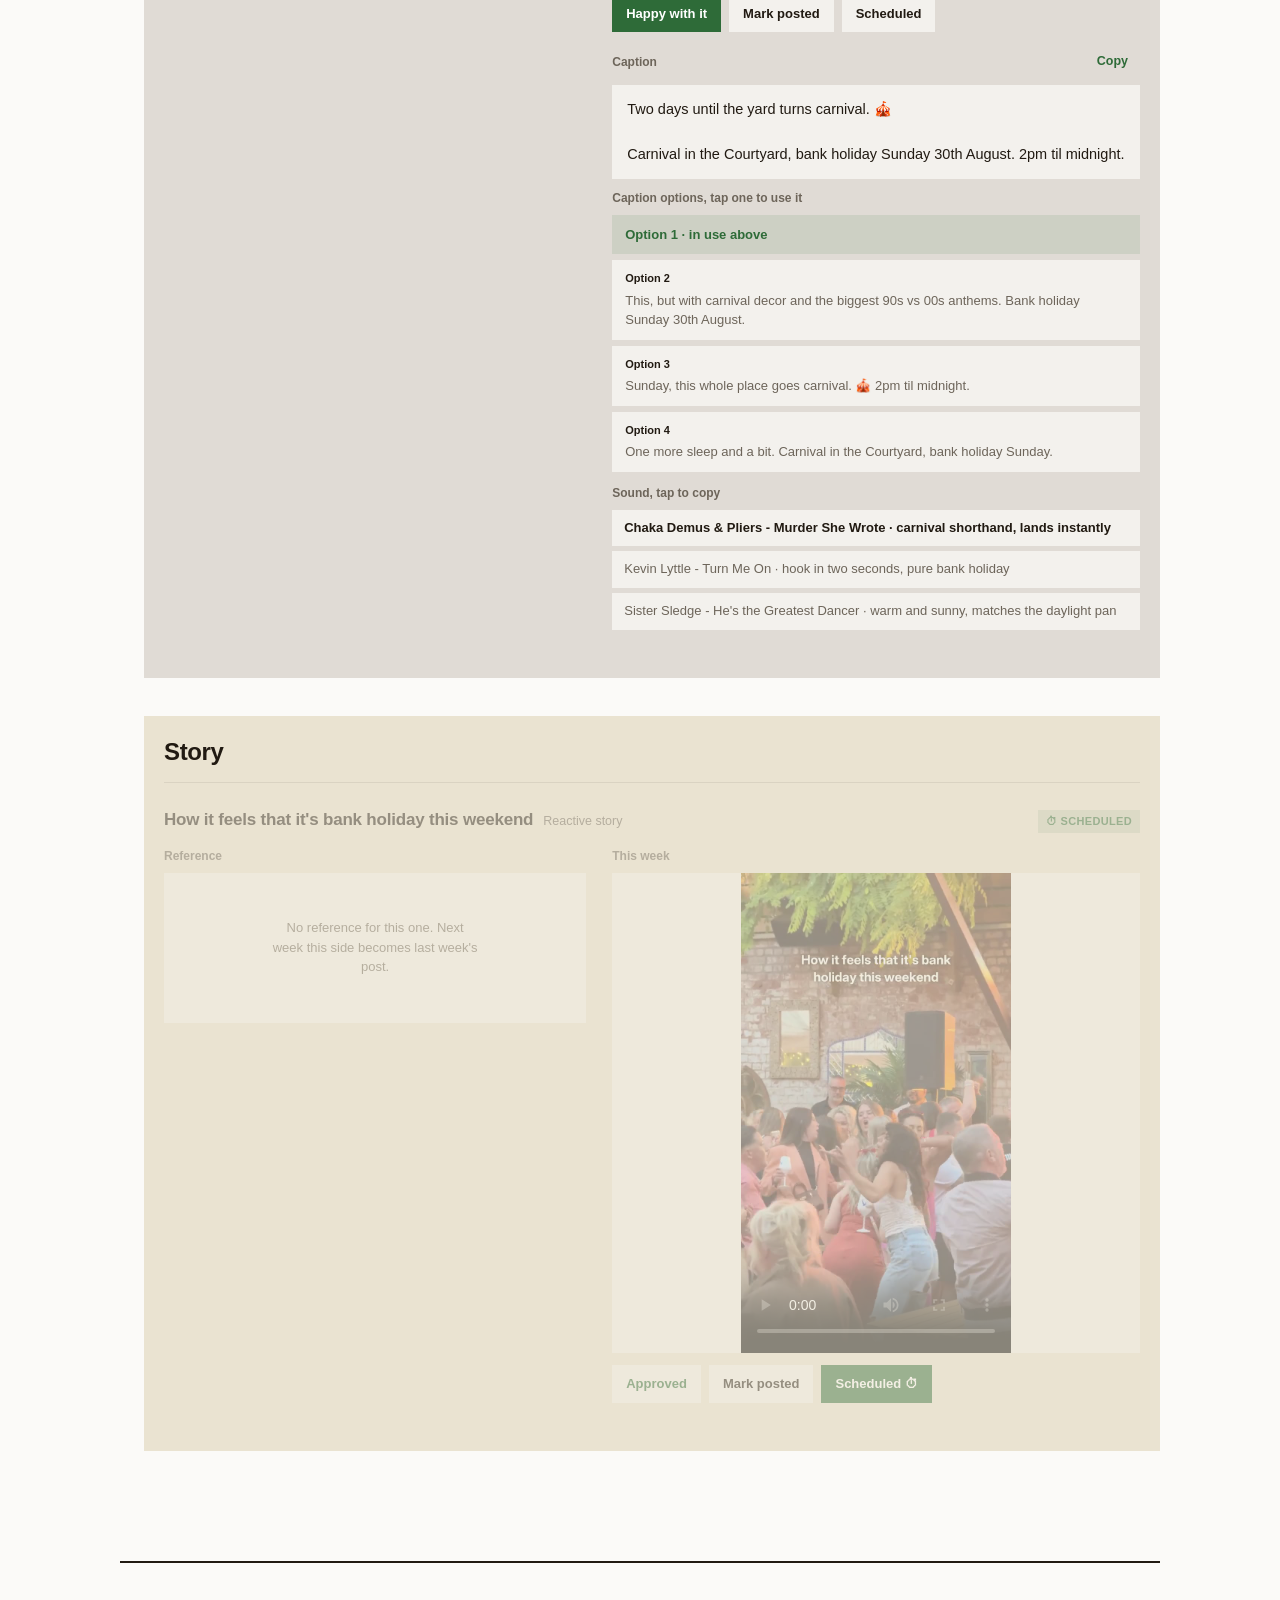
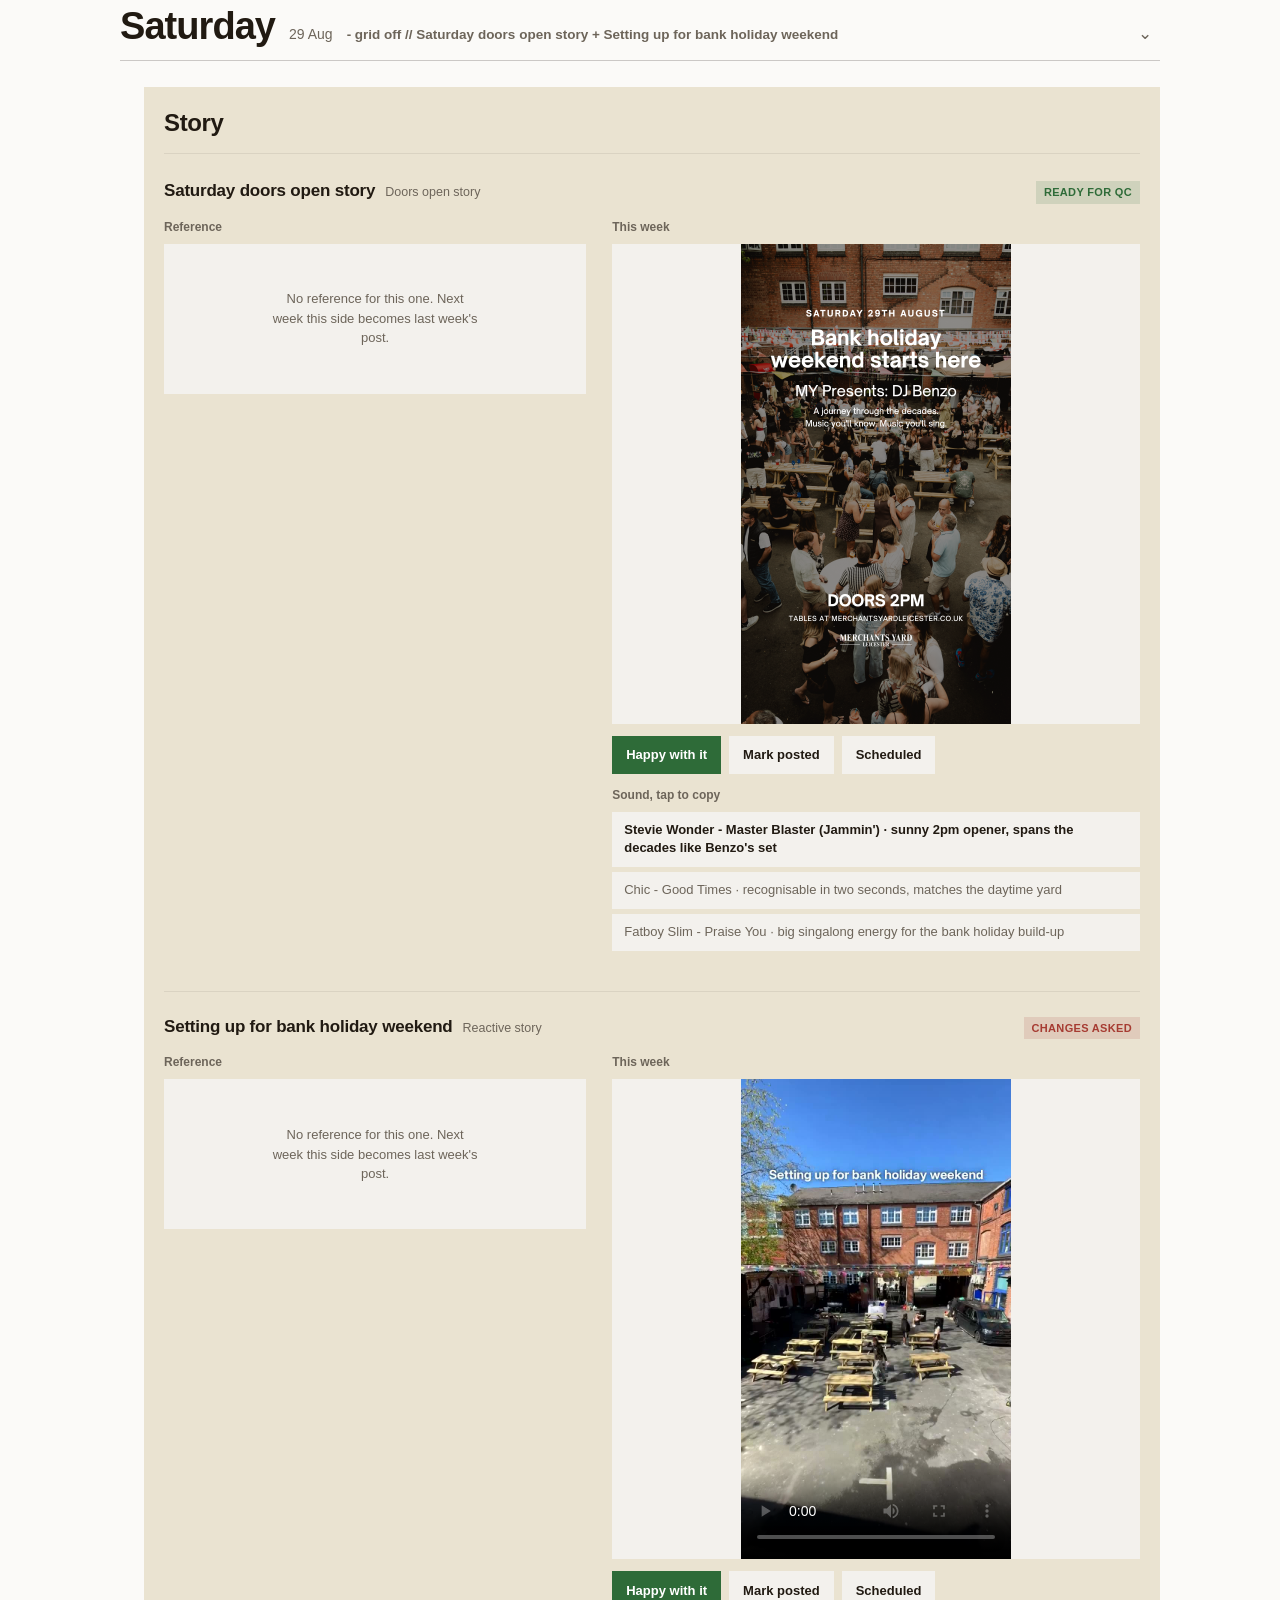
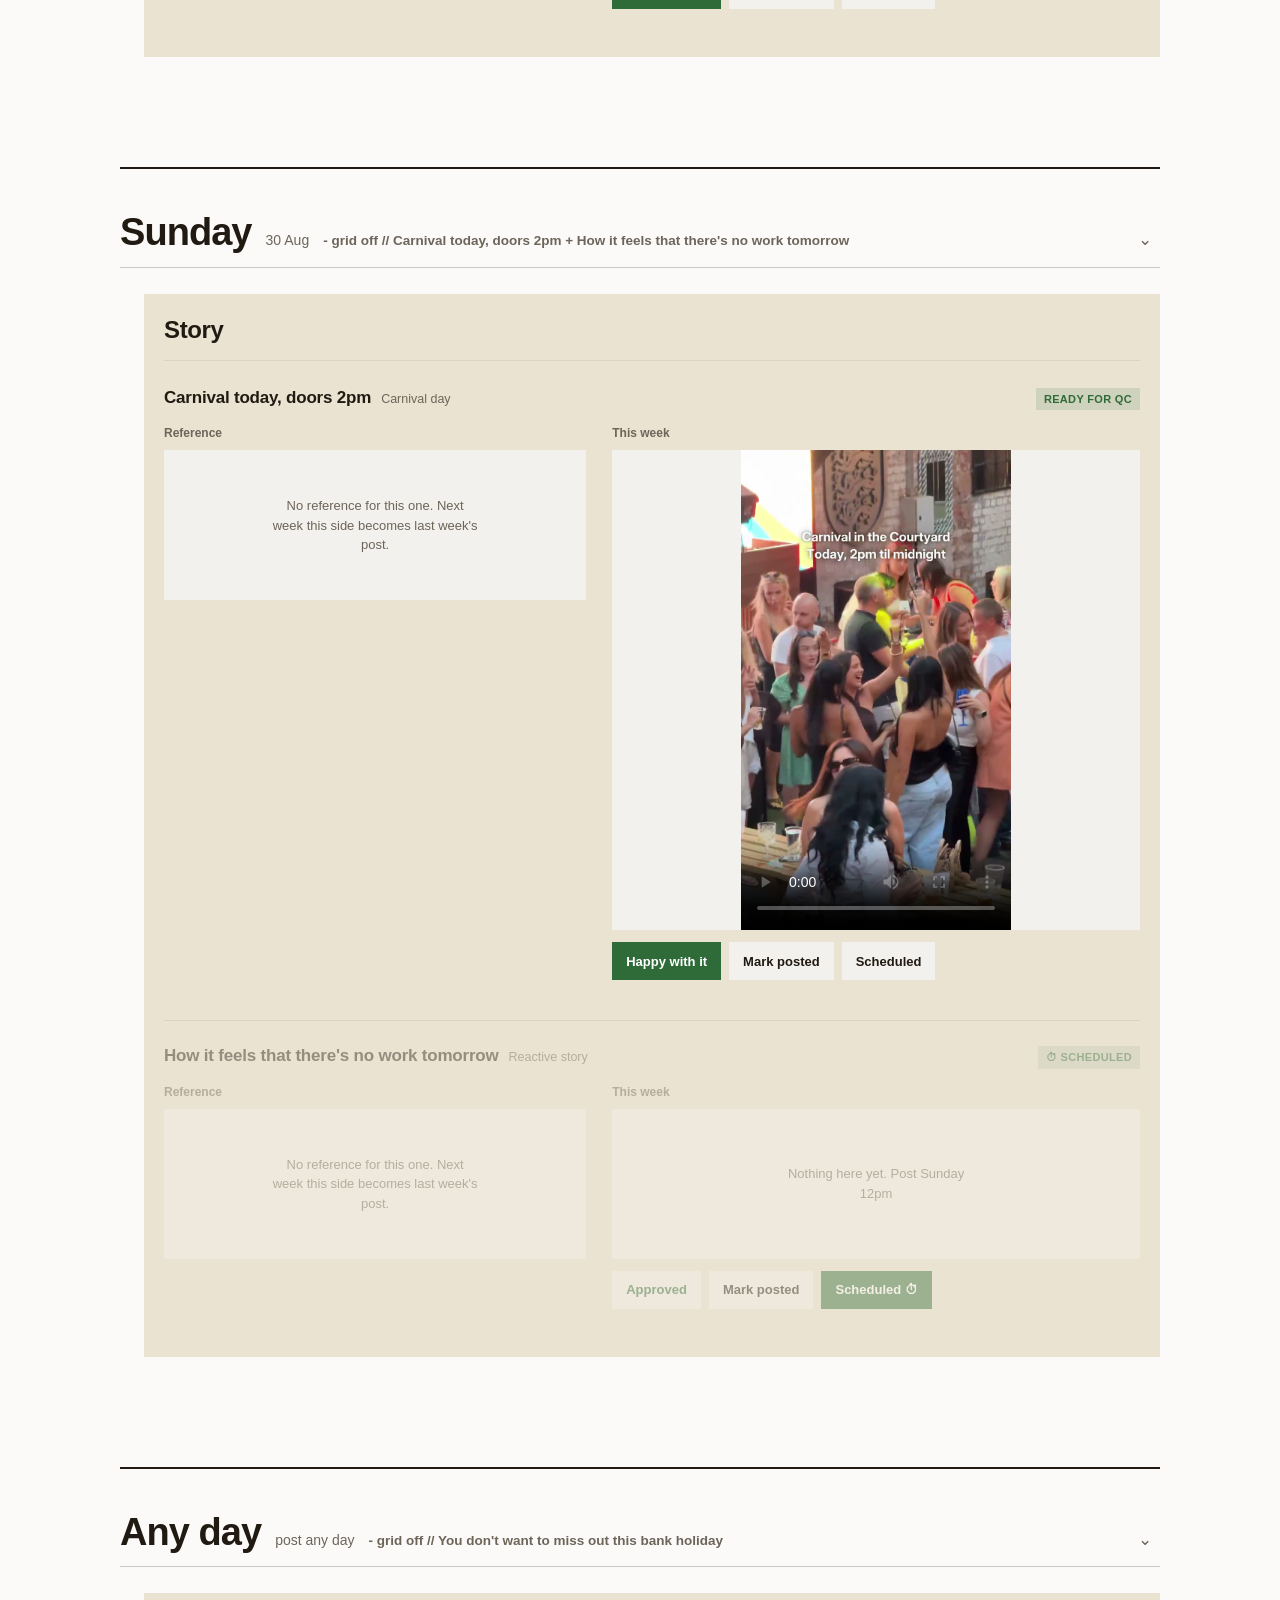
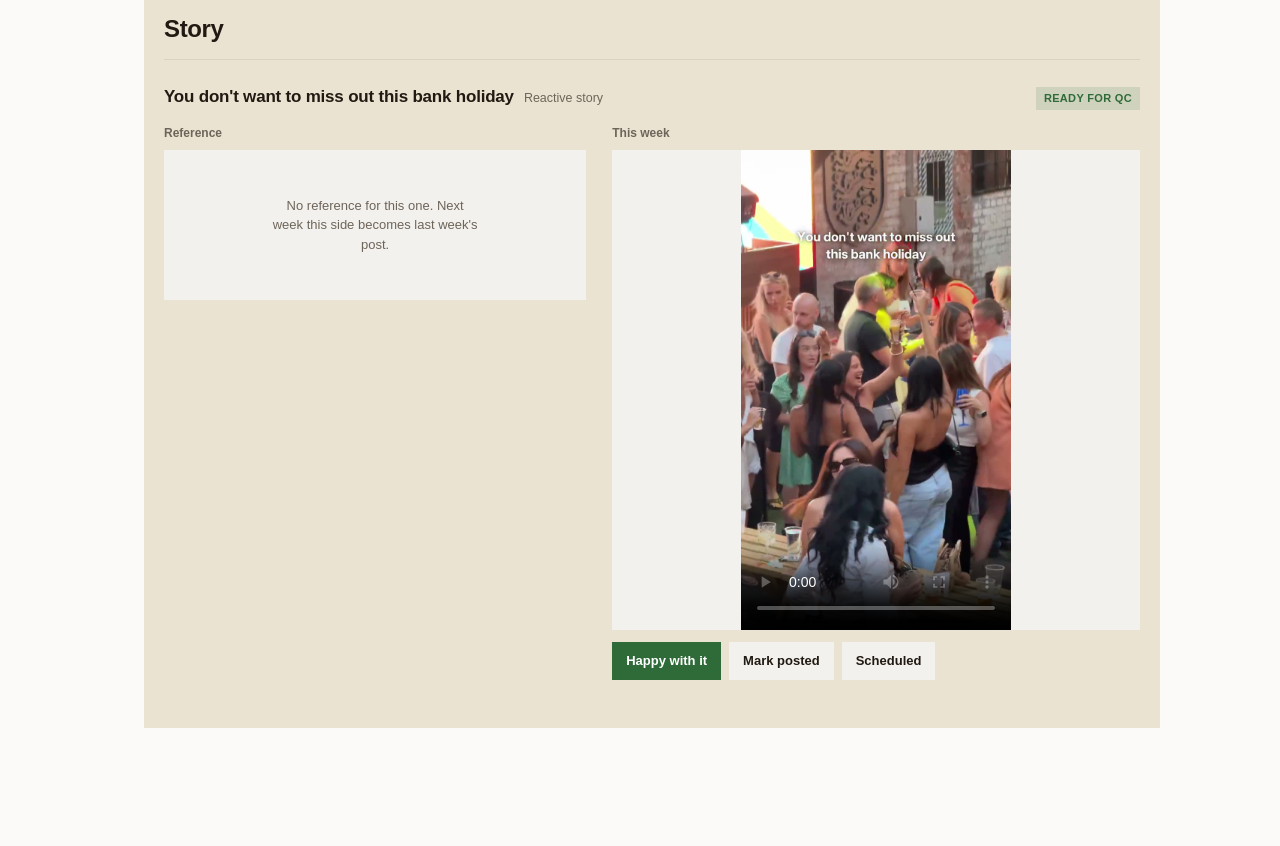
==== commit 7b496ce1: "week share page Co-Authored-By: Claude Fable 5 <noreply@anthropic.com>" ====
--- a/share/my-2026-08-24/index.html
+++ b/share/my-2026-08-24/index.html
@@ -5,7 +5,7 @@
 <meta name="viewport" content="width=device-width, initial-scale=1, viewport-fit=cover">
 <meta name="robots" content="noindex,nofollow,noarchive">
 <title>Merchants Yard · w/c 24 Aug 2026</title>
-<link rel="stylesheet" href="../../app.css?v=1787665460">
+<link rel="stylesheet" href="../../app.css?v=1787665813">
 <script>
   window.SHARE = {
     base: "../../",
@@ -108,6 +108,6 @@
 </button>
 
 <div class="toast" id="toast" role="status"></div>
-<script src="../../app.js?v=1787665460"></script>
+<script src="../../app.js?v=1787665813"></script>
 </body>
 </html>
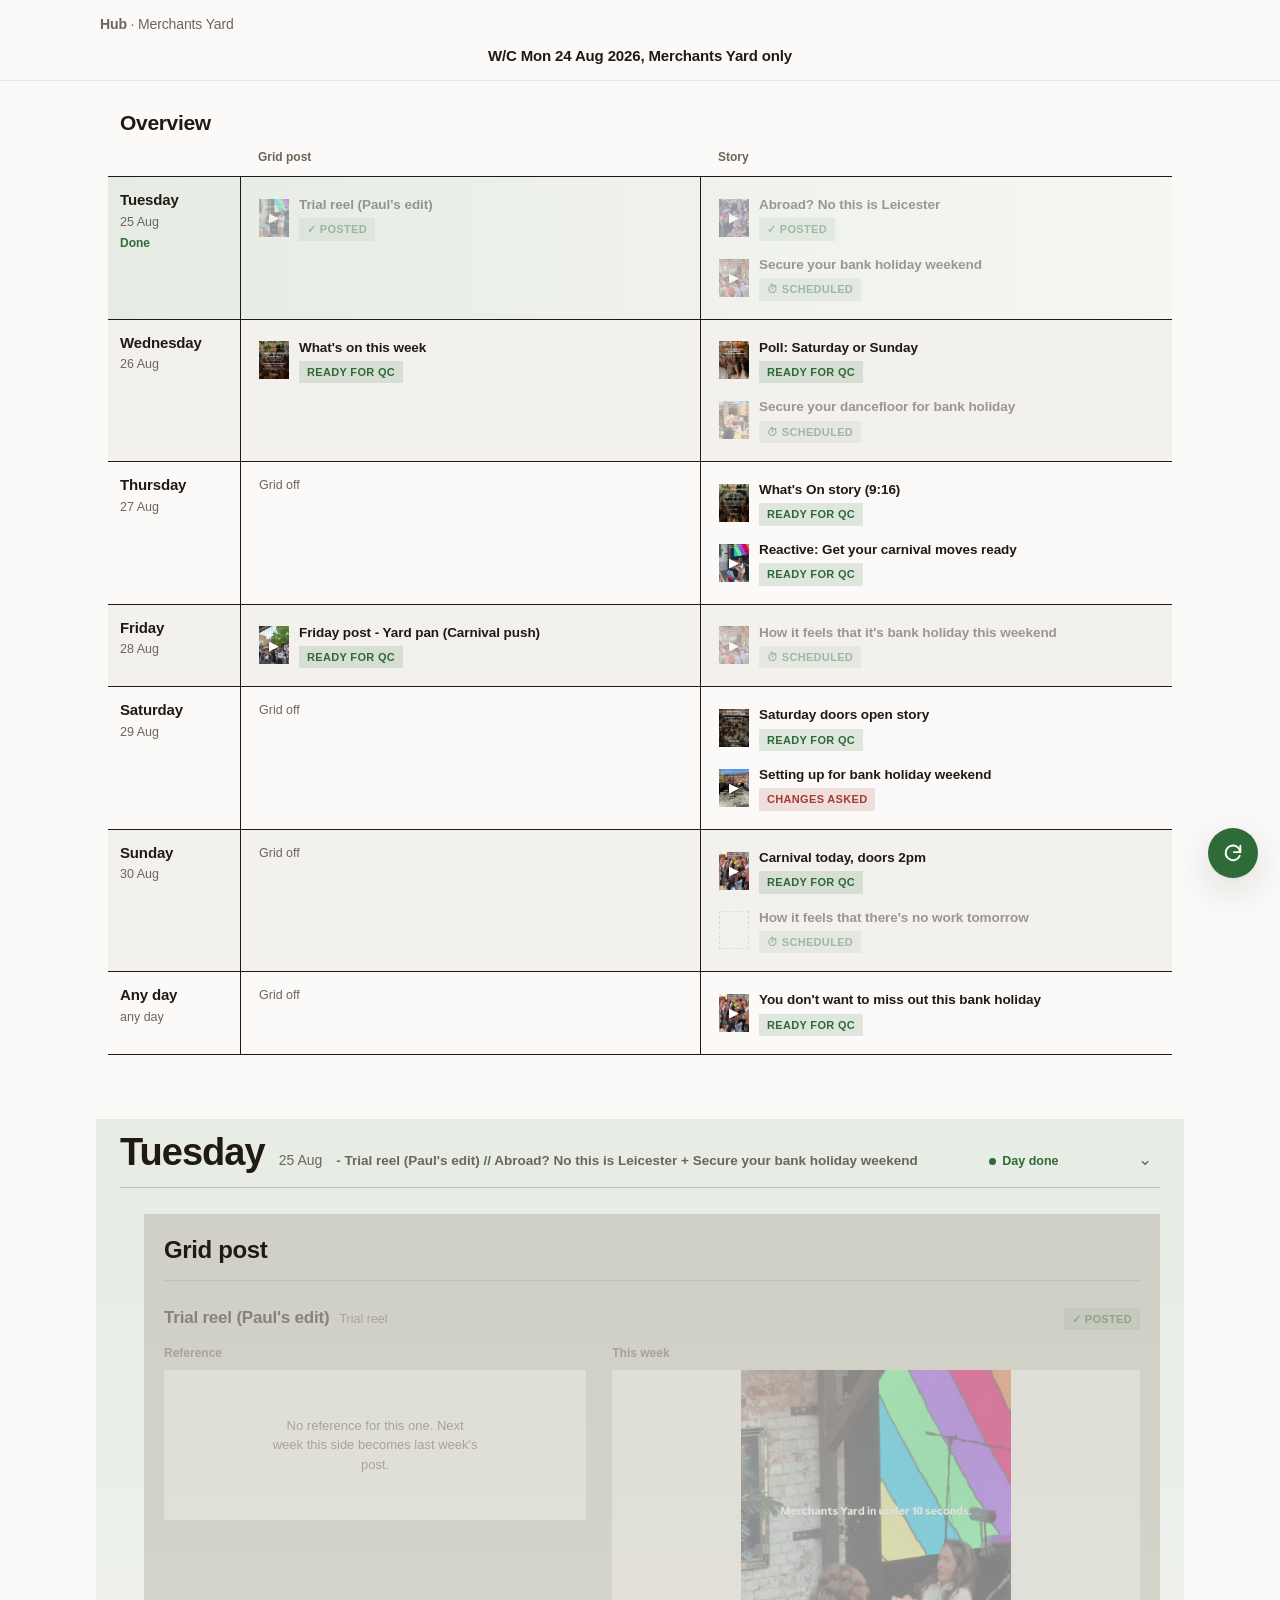
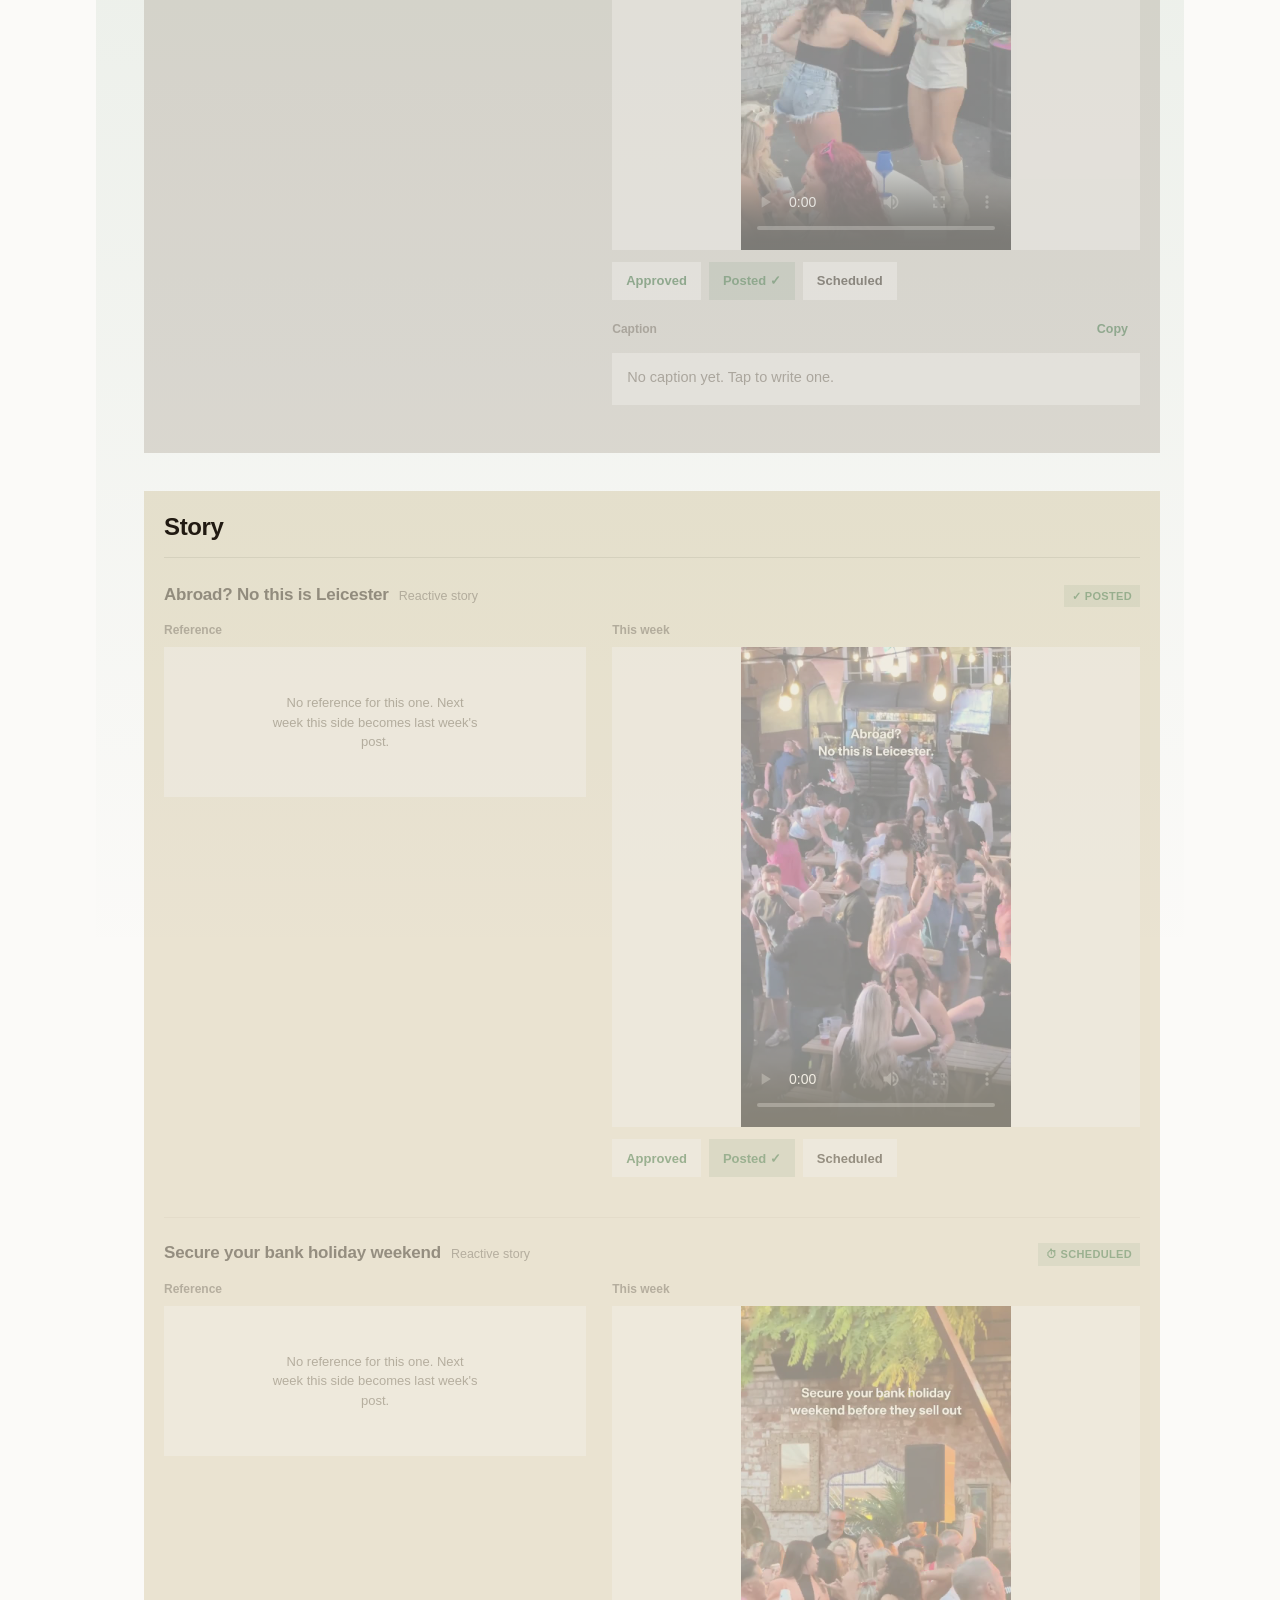
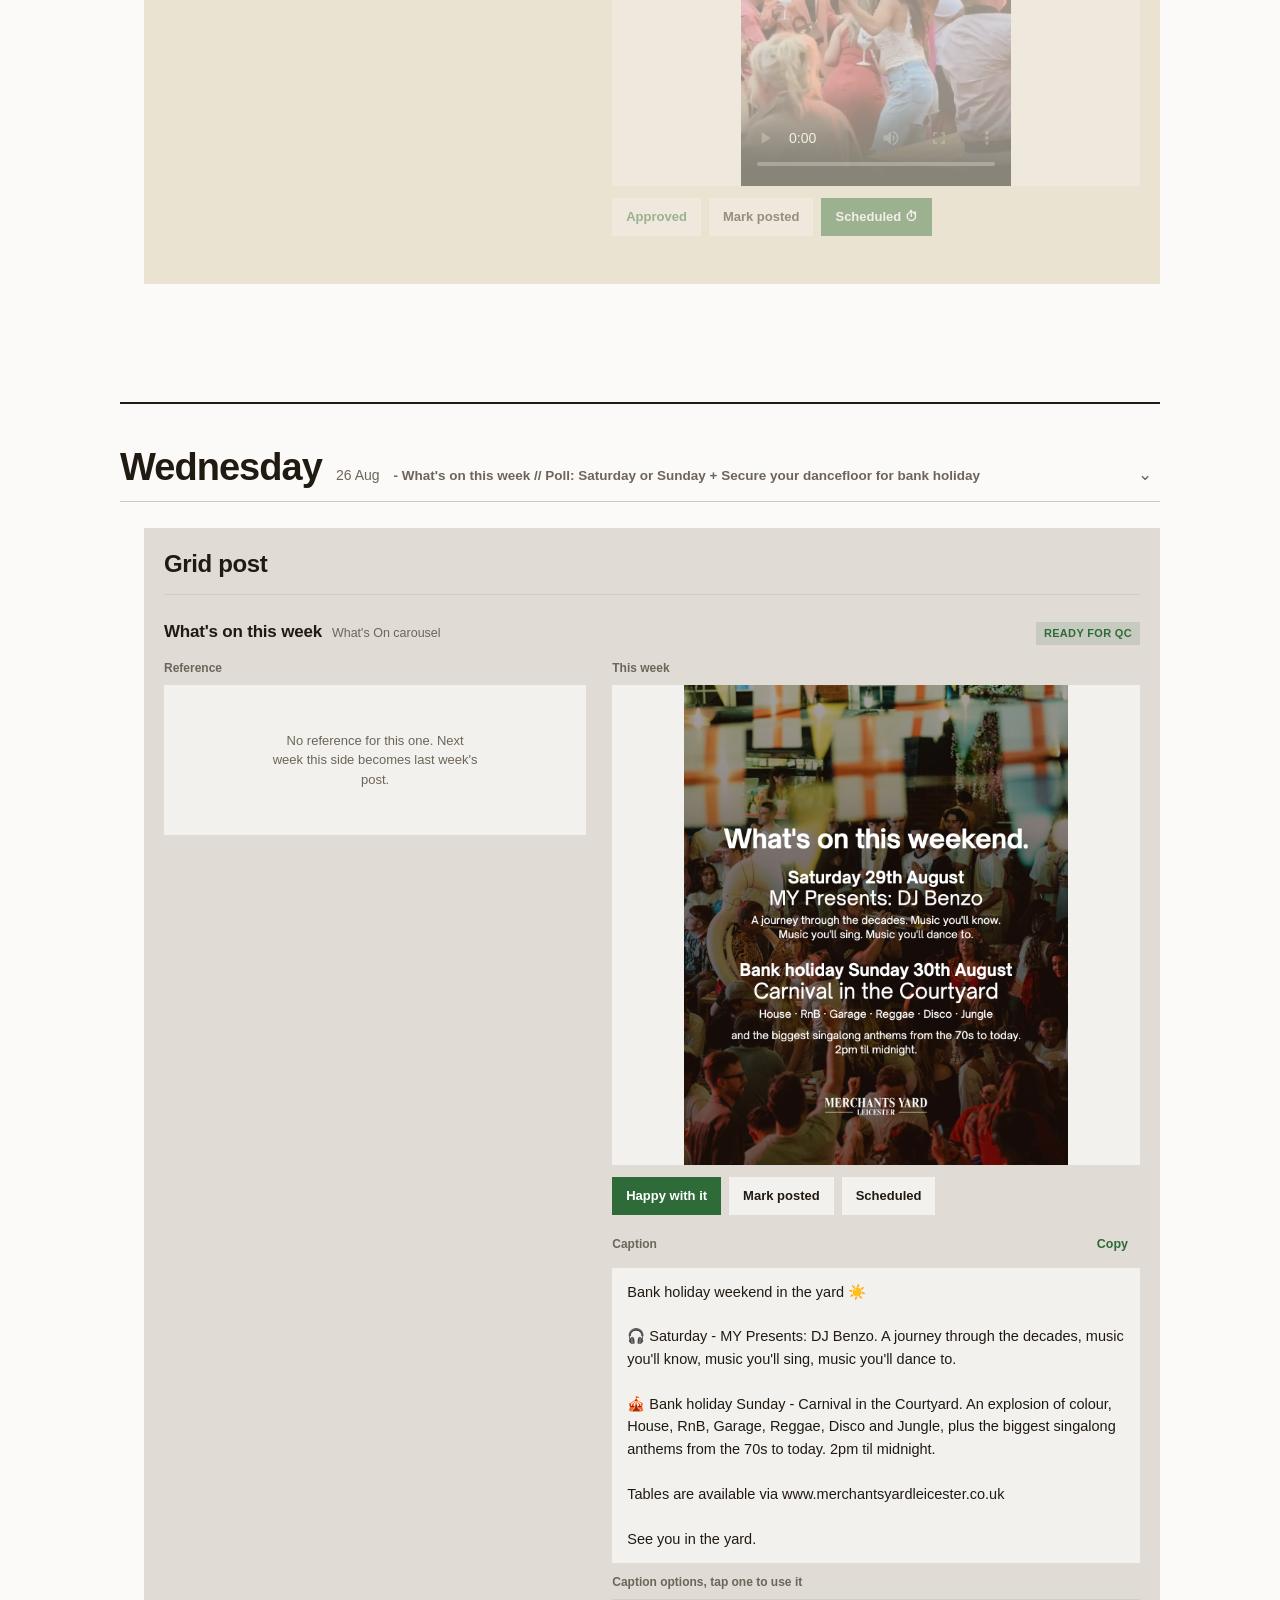
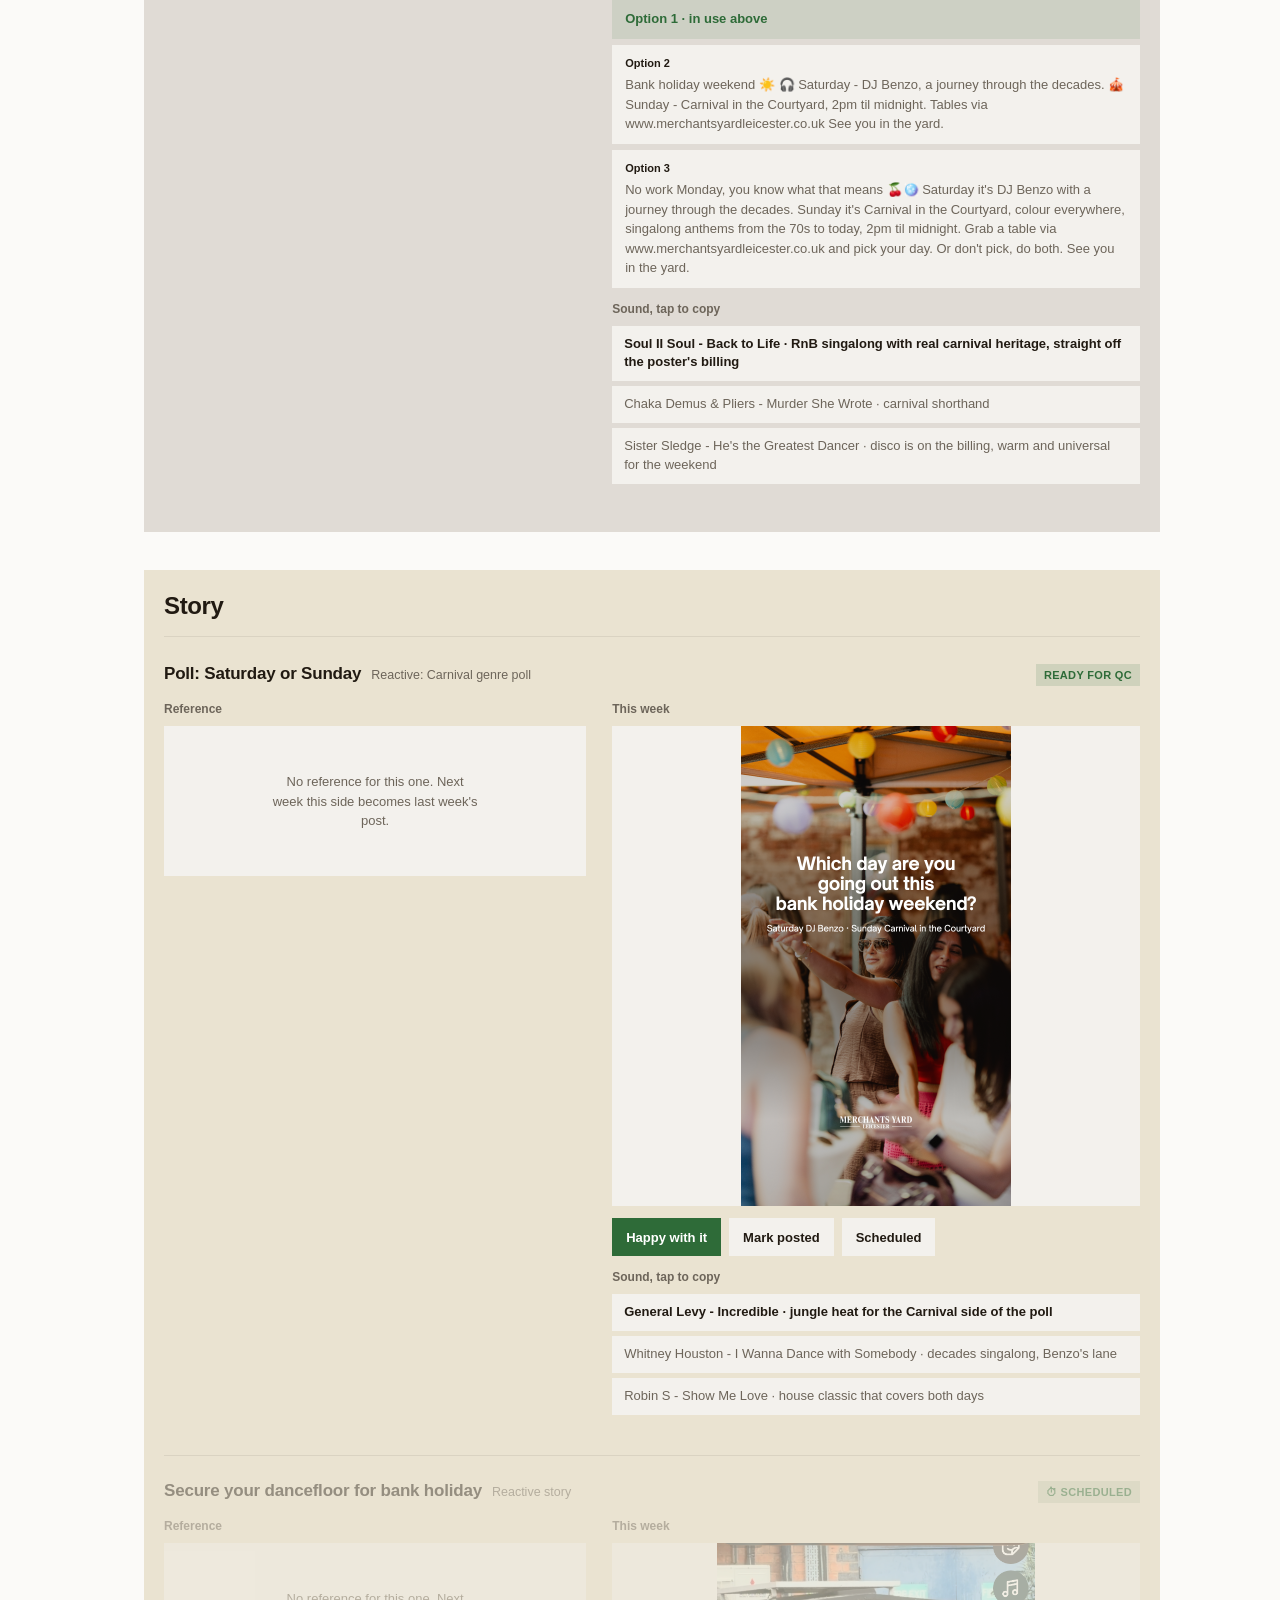
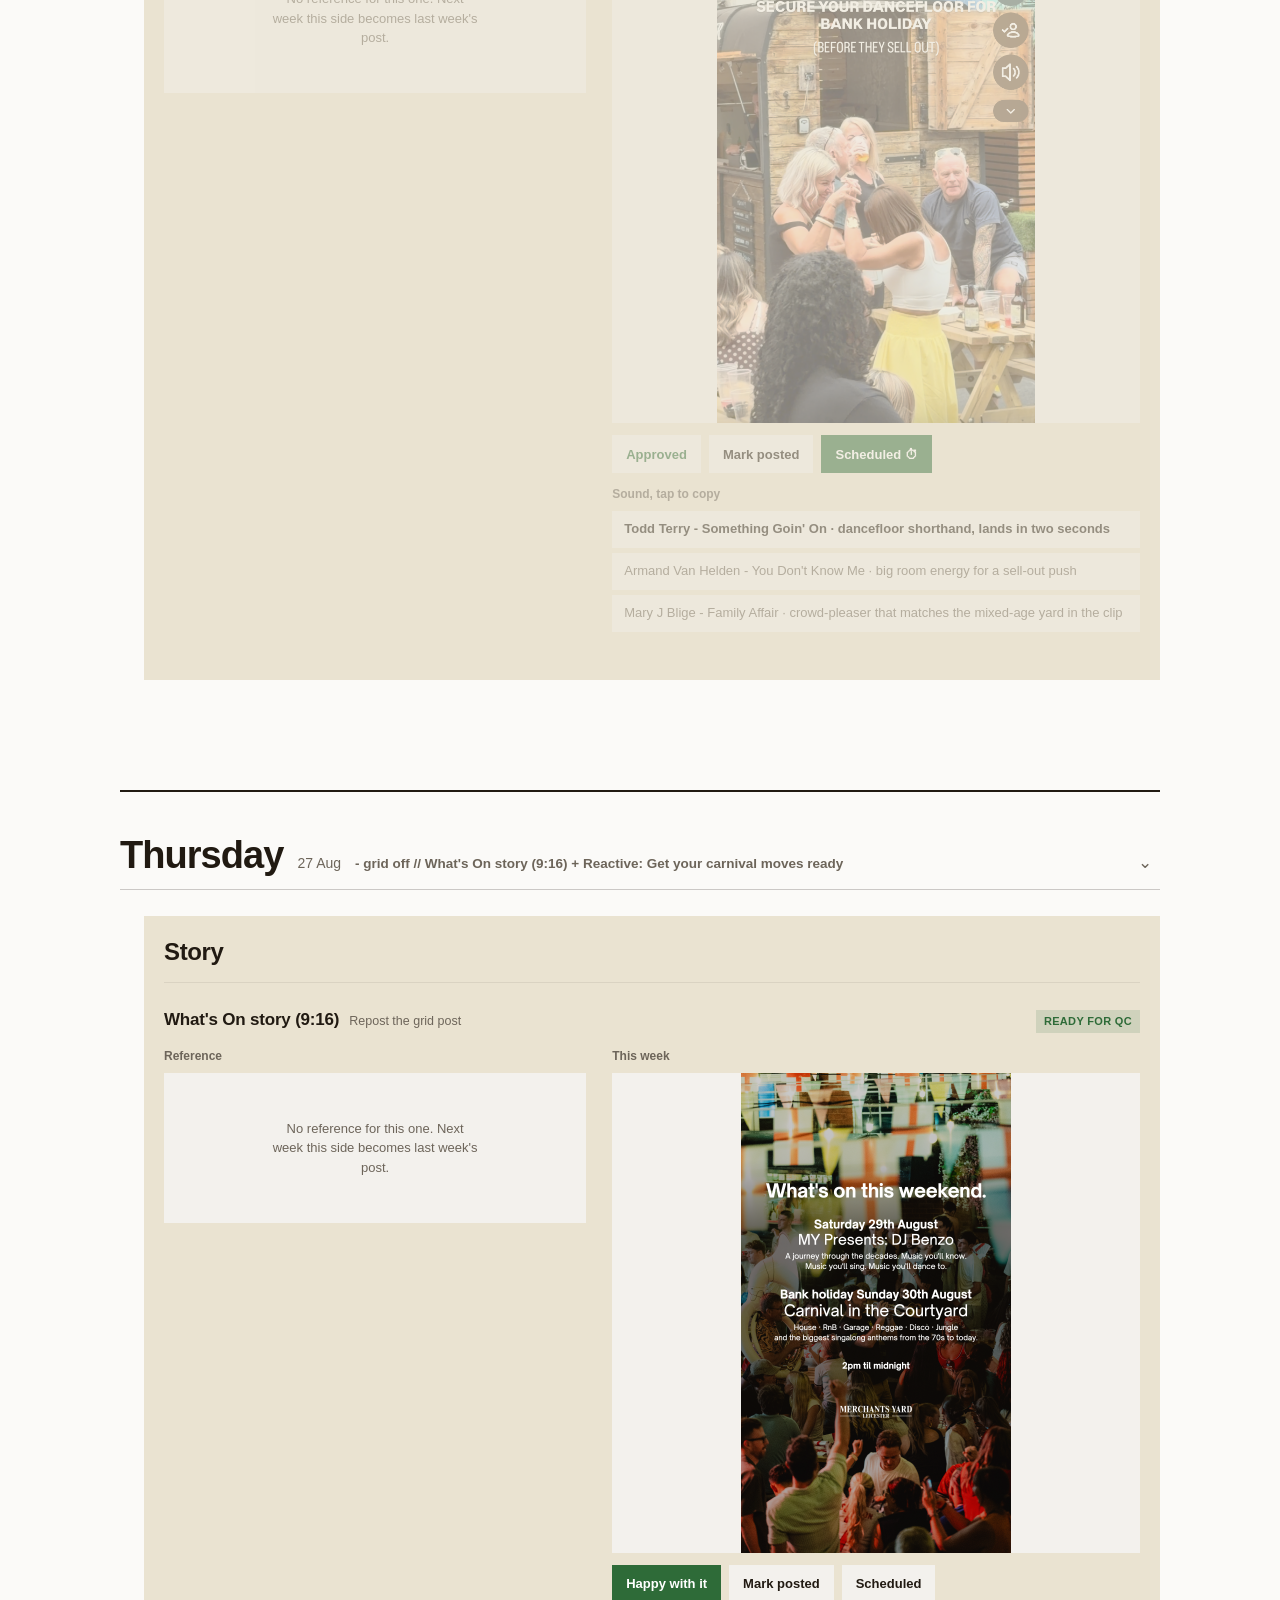
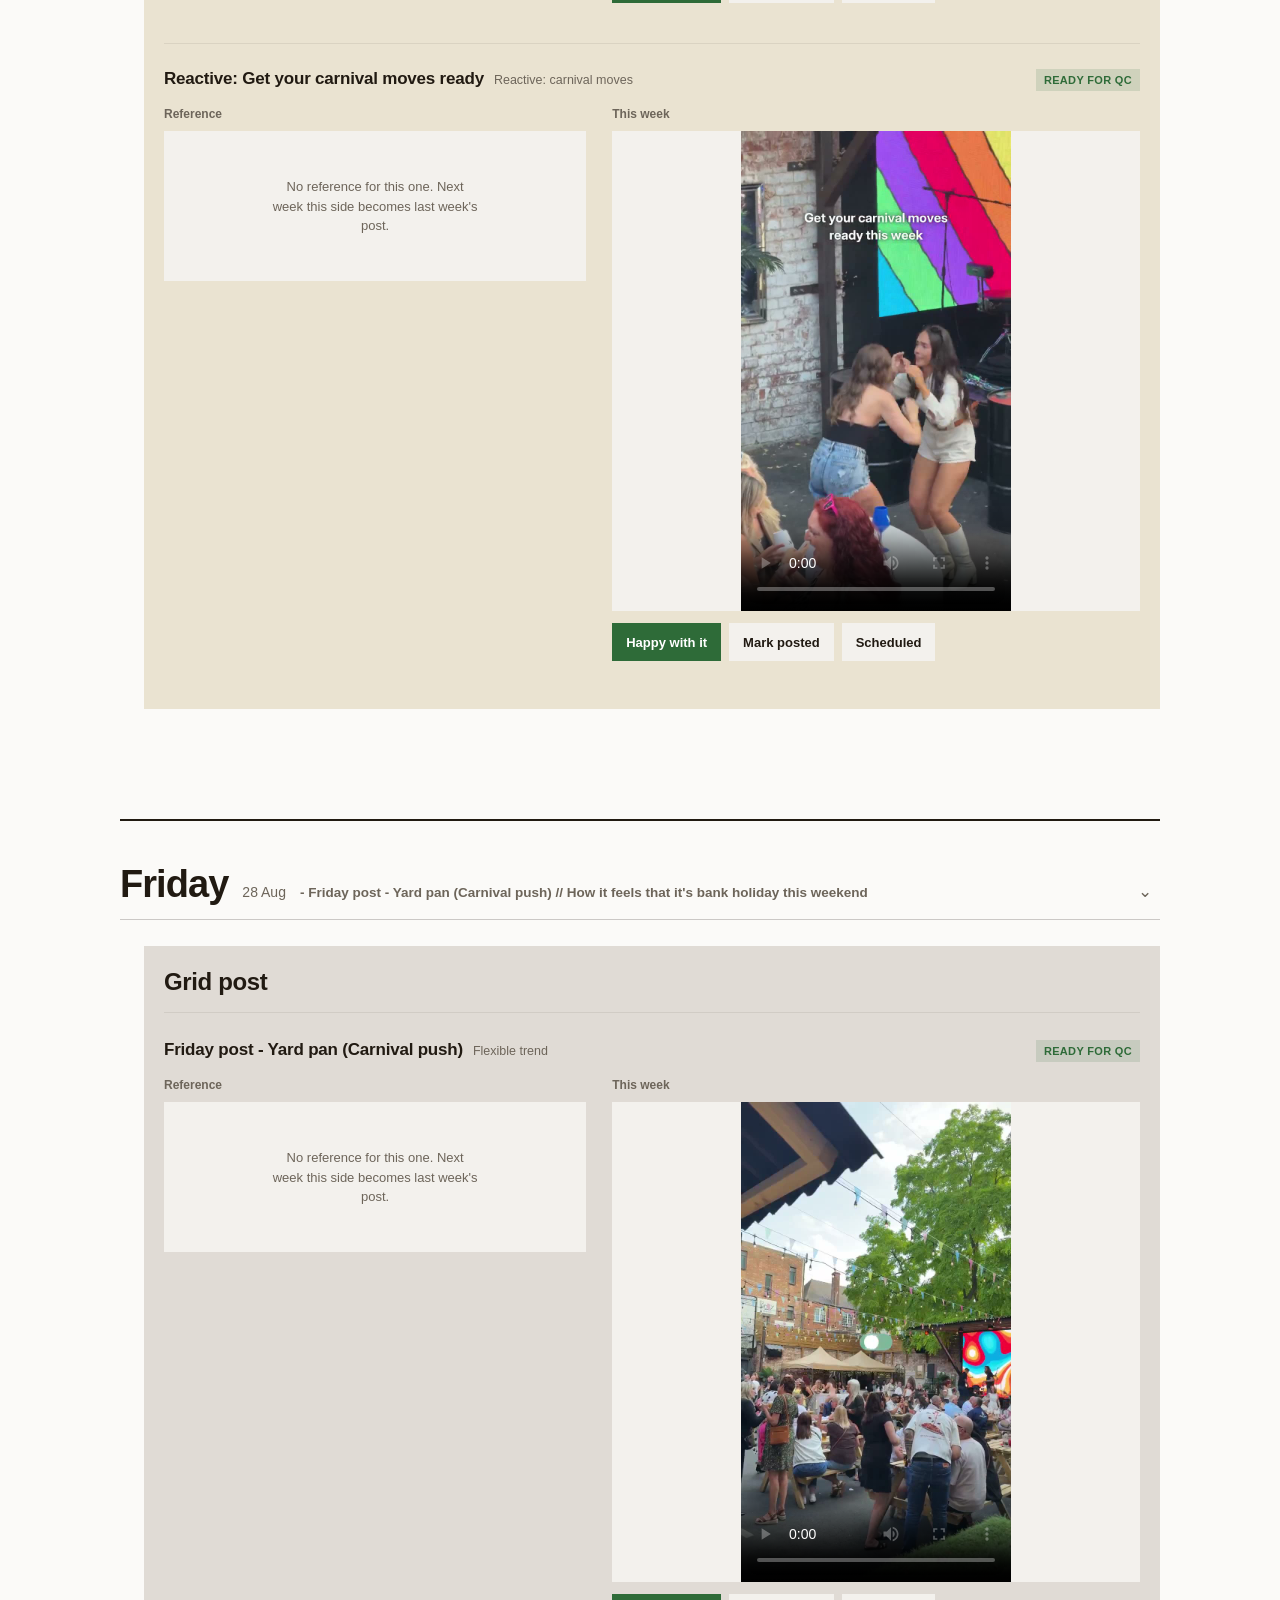
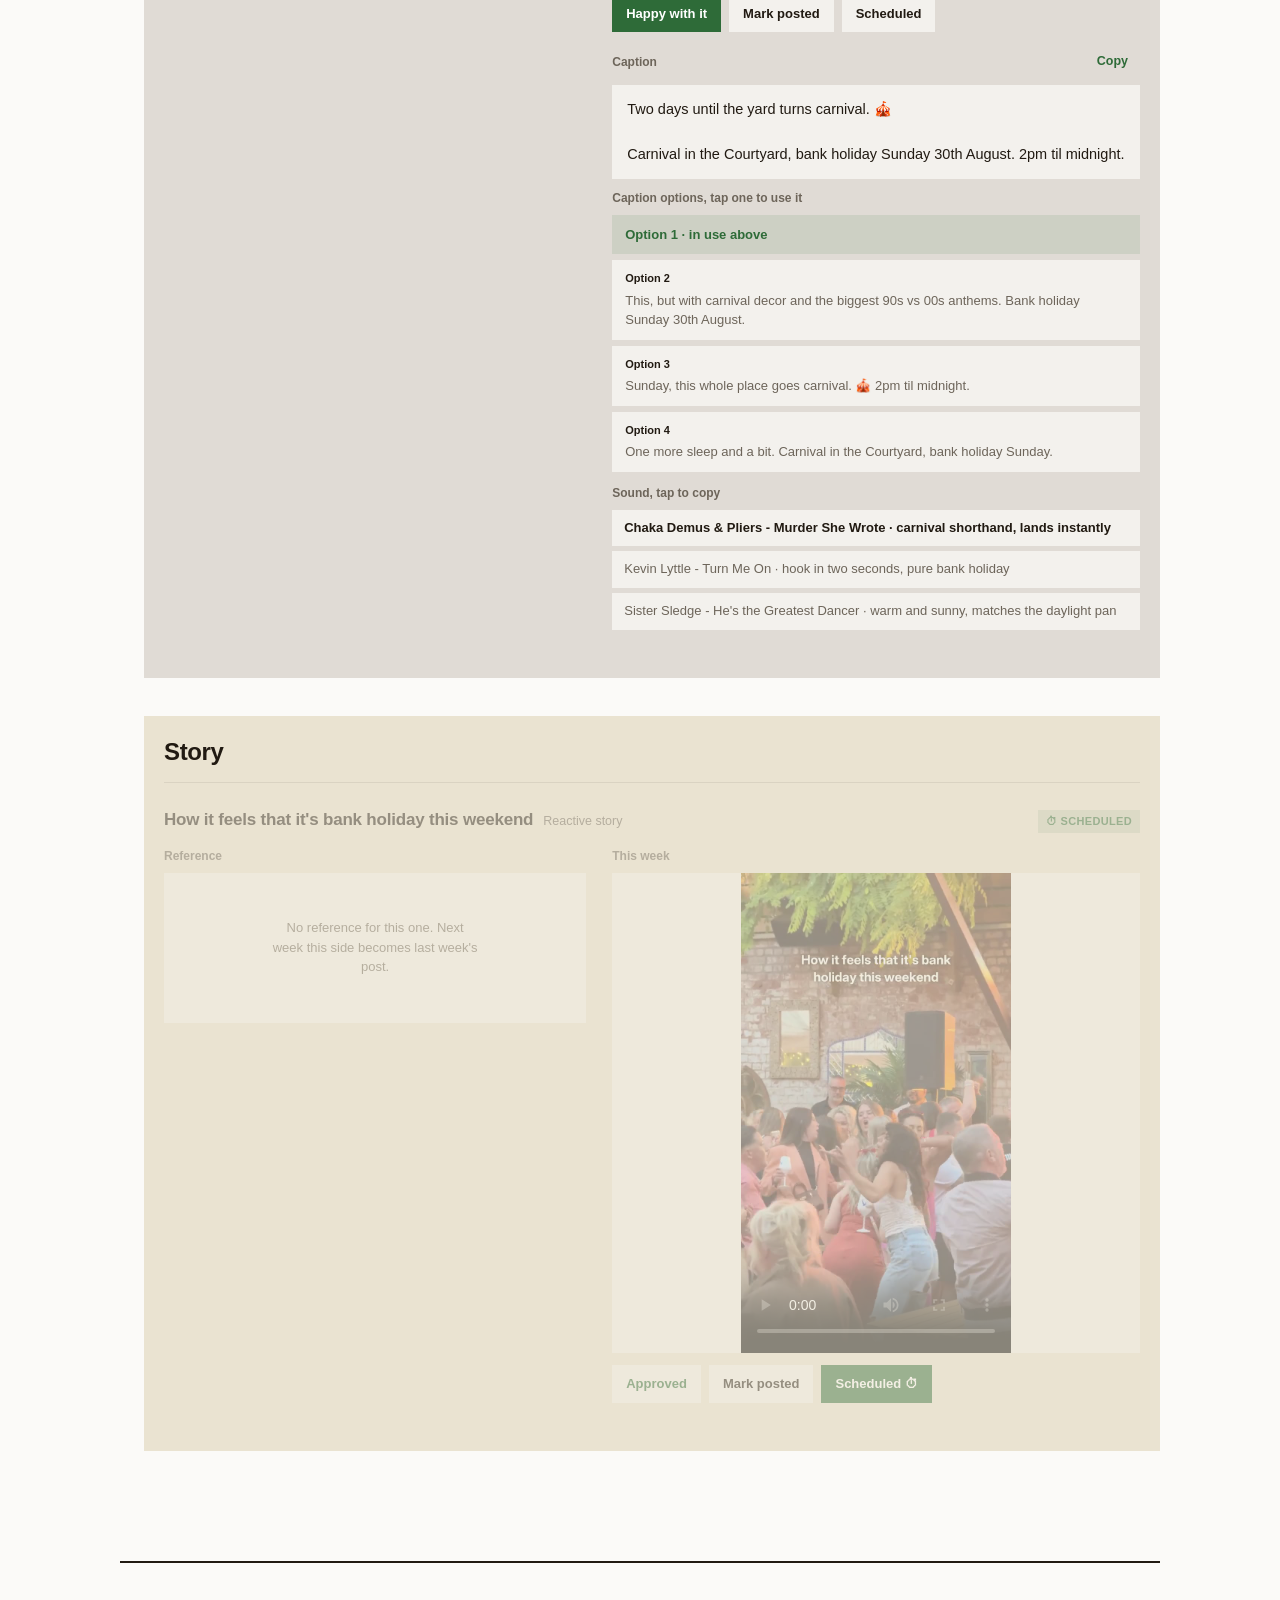
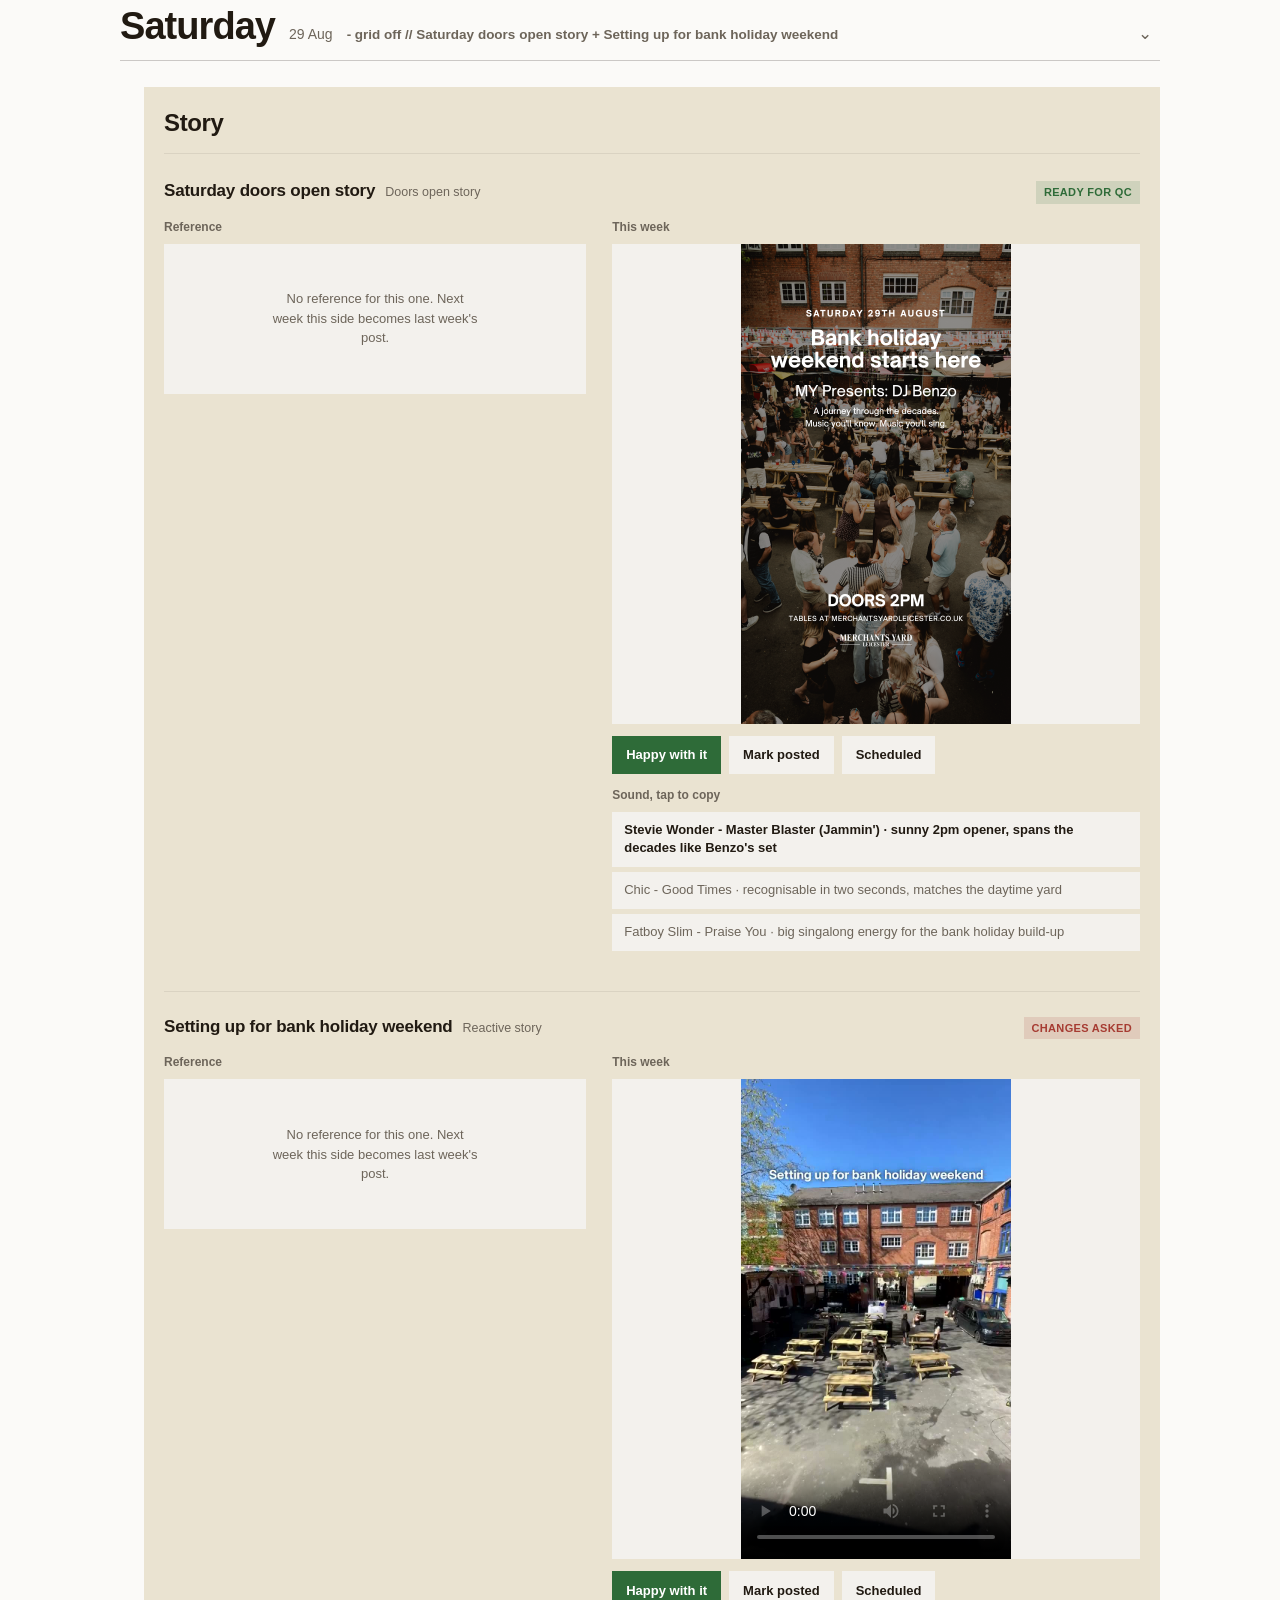
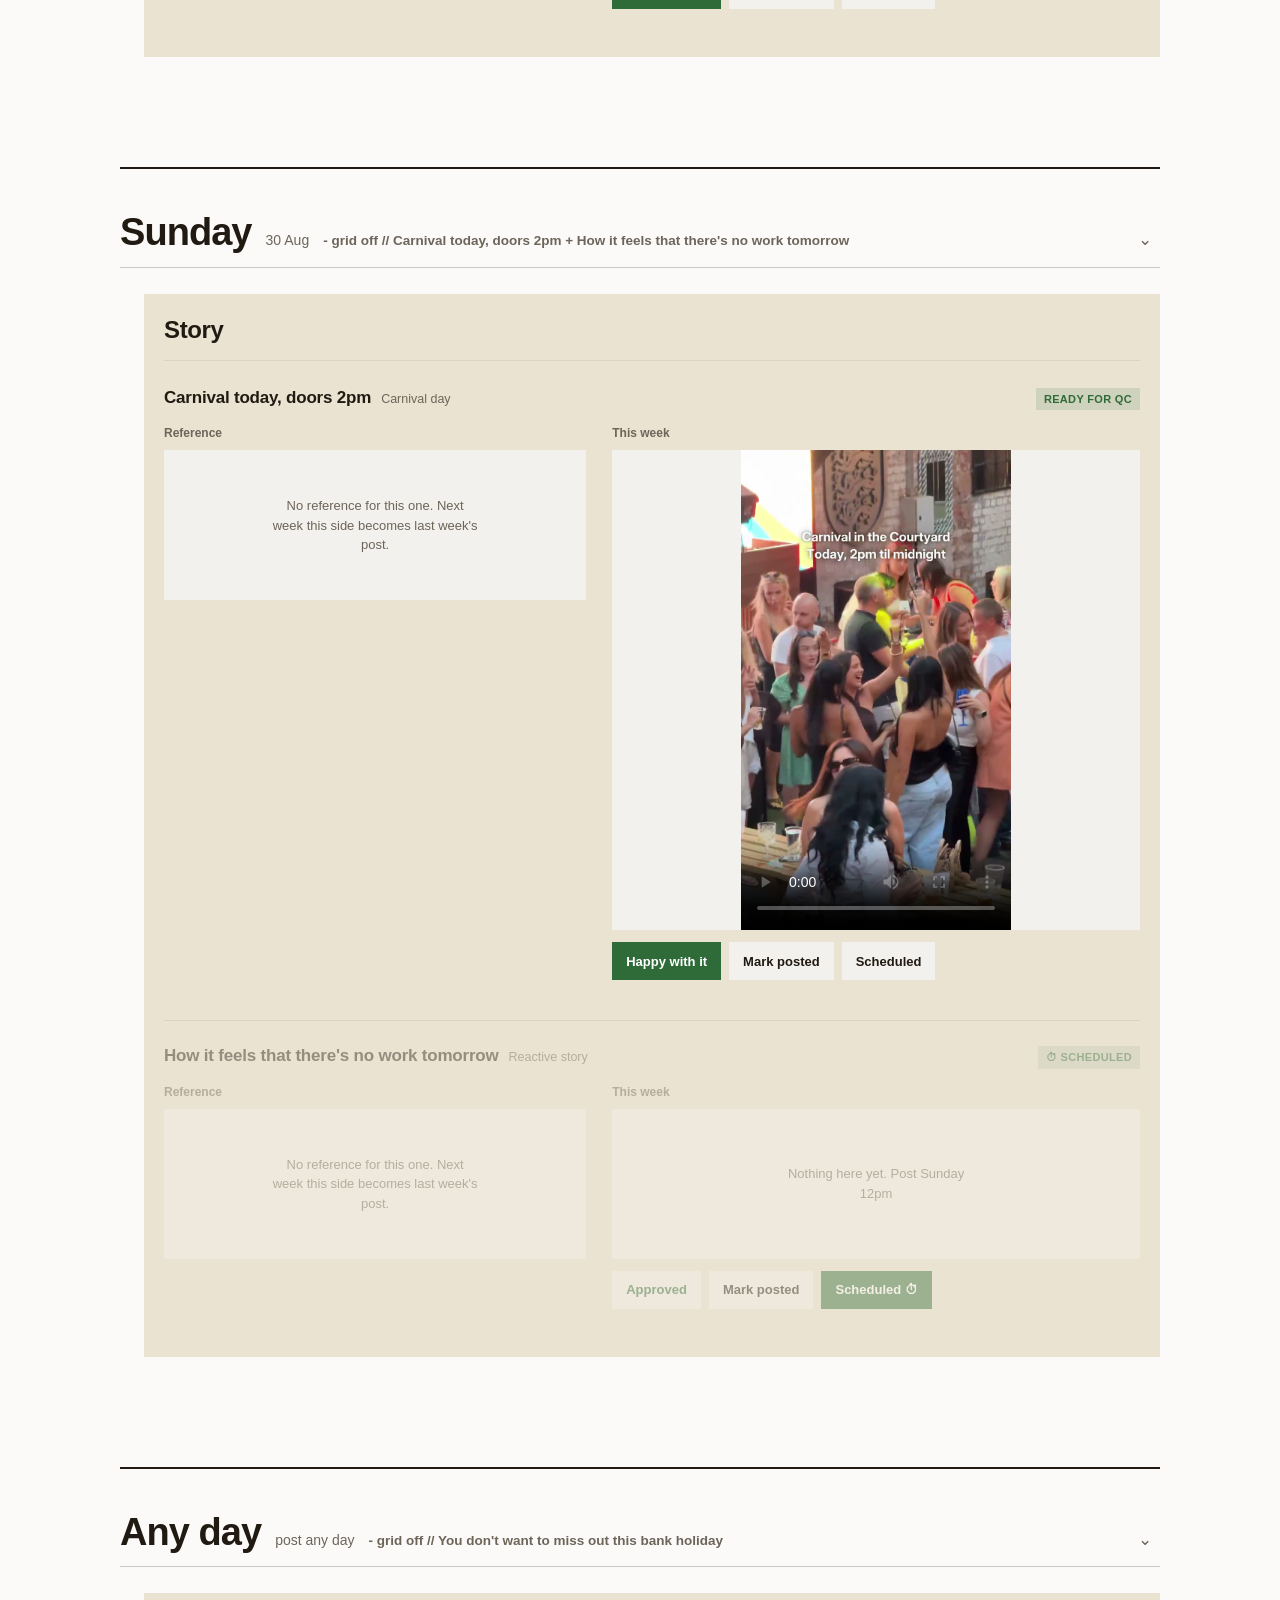
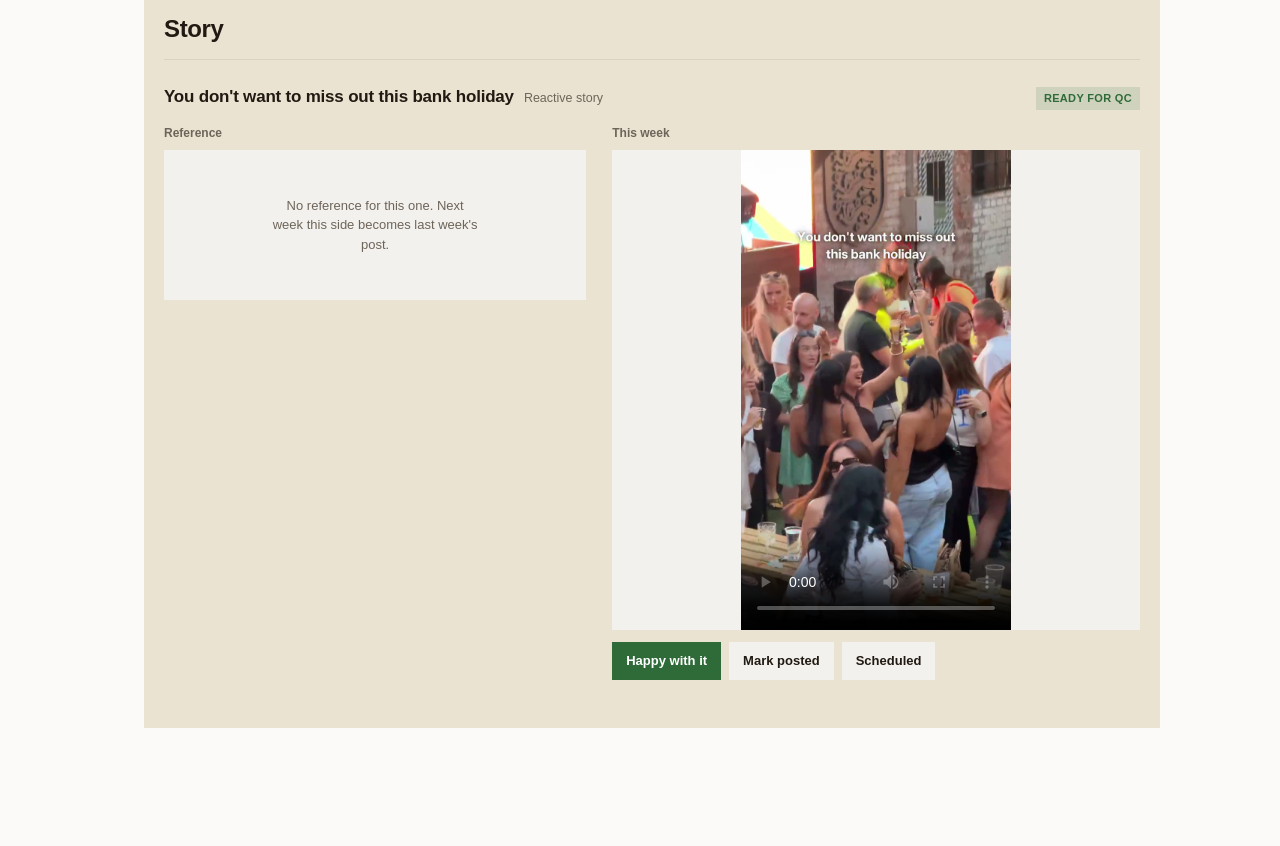
==== commit f7c2e869: "week share page Co-Authored-By: Claude Fable 5 <noreply@anthropic.com>" ====
--- a/share/my-2026-08-24/index.html
+++ b/share/my-2026-08-24/index.html
@@ -5,13 +5,14 @@
 <meta name="viewport" content="width=device-width, initial-scale=1, viewport-fit=cover">
 <meta name="robots" content="noindex,nofollow,noarchive">
 <title>Merchants Yard · w/c 24 Aug 2026</title>
-<link rel="stylesheet" href="../../app.css?v=1787665813">
+<link rel="stylesheet" href="../../app.css?v=1787665971">
 <script>
   window.SHARE = {
     base: "../../",
     venue: "merchants-yard",
     name: "Merchants Yard",
     week: "2026-08-24",
+    v: "1787665971",
     hideDays: ["Monday"]
   };
 </script>
@@ -108,6 +109,6 @@
 </button>
 
 <div class="toast" id="toast" role="status"></div>
-<script src="../../app.js?v=1787665813"></script>
+<script src="../../app.js?v=1787665971"></script>
 </body>
 </html>
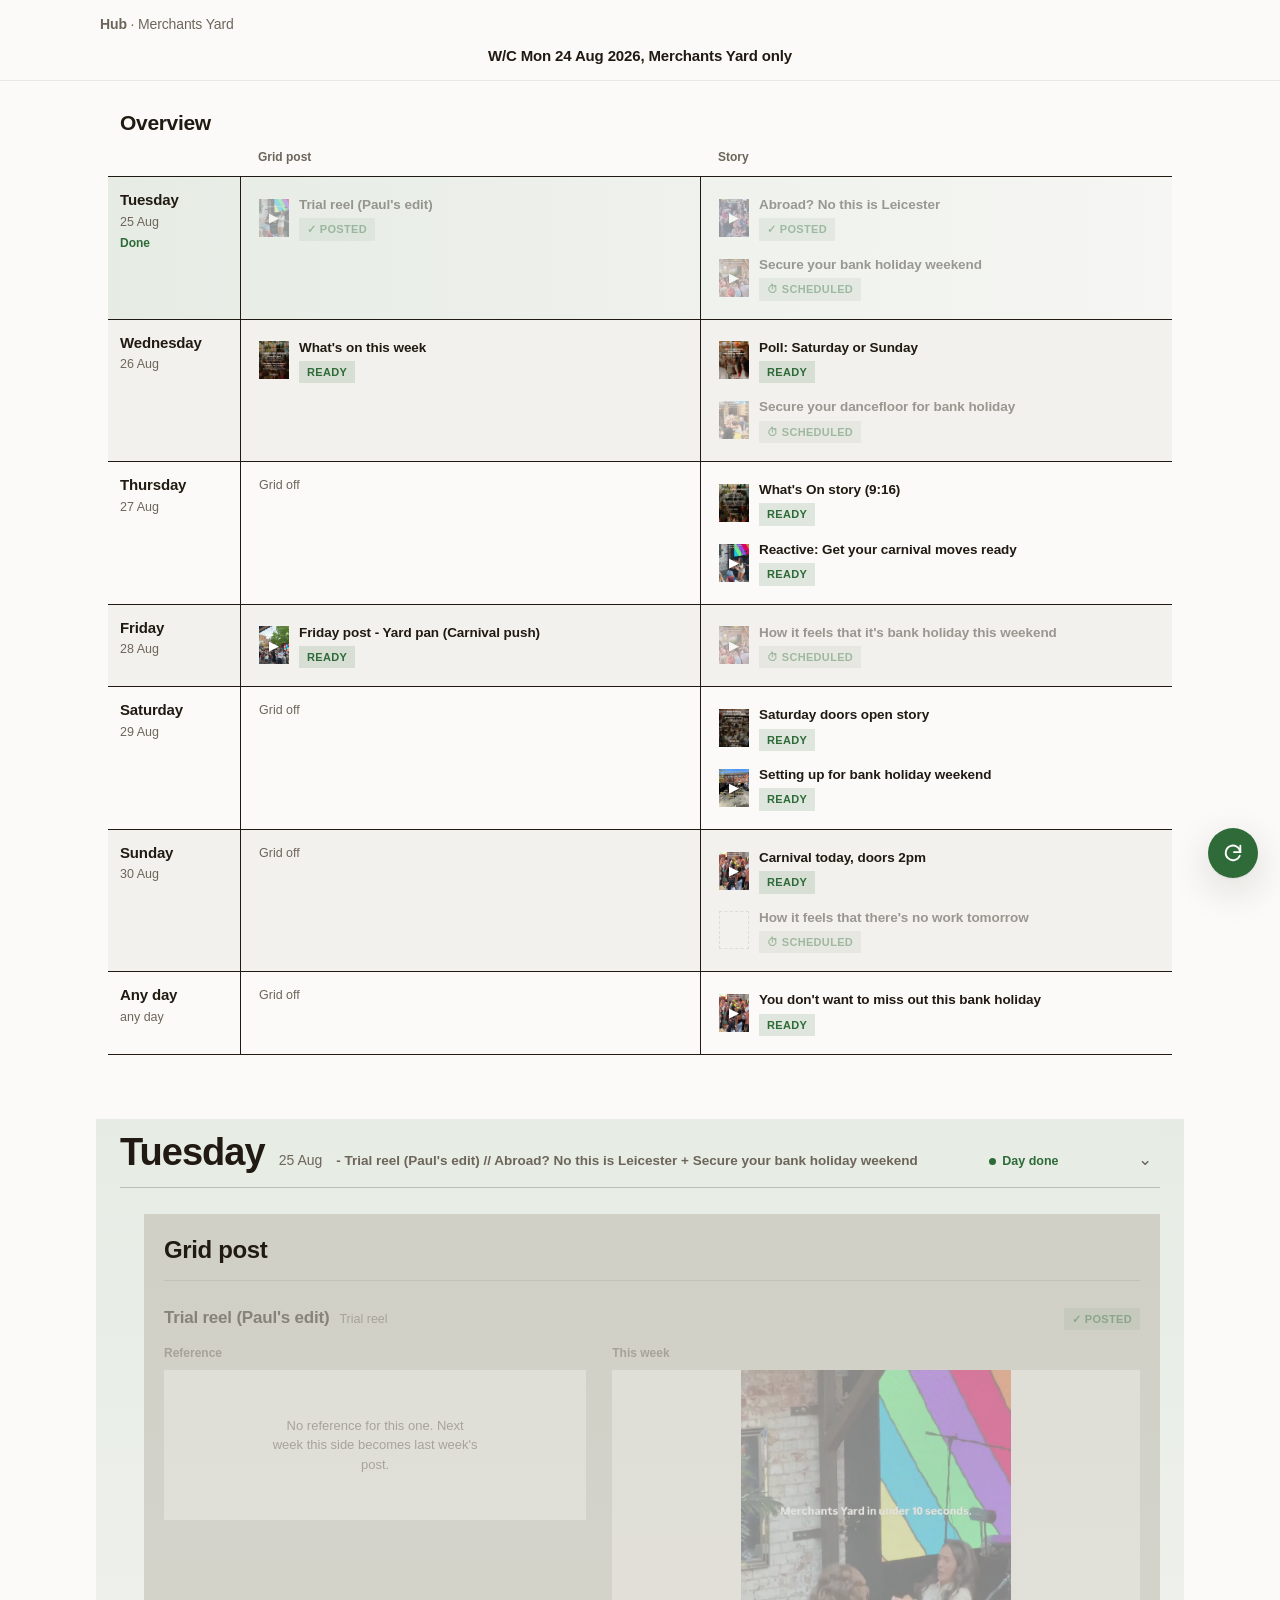
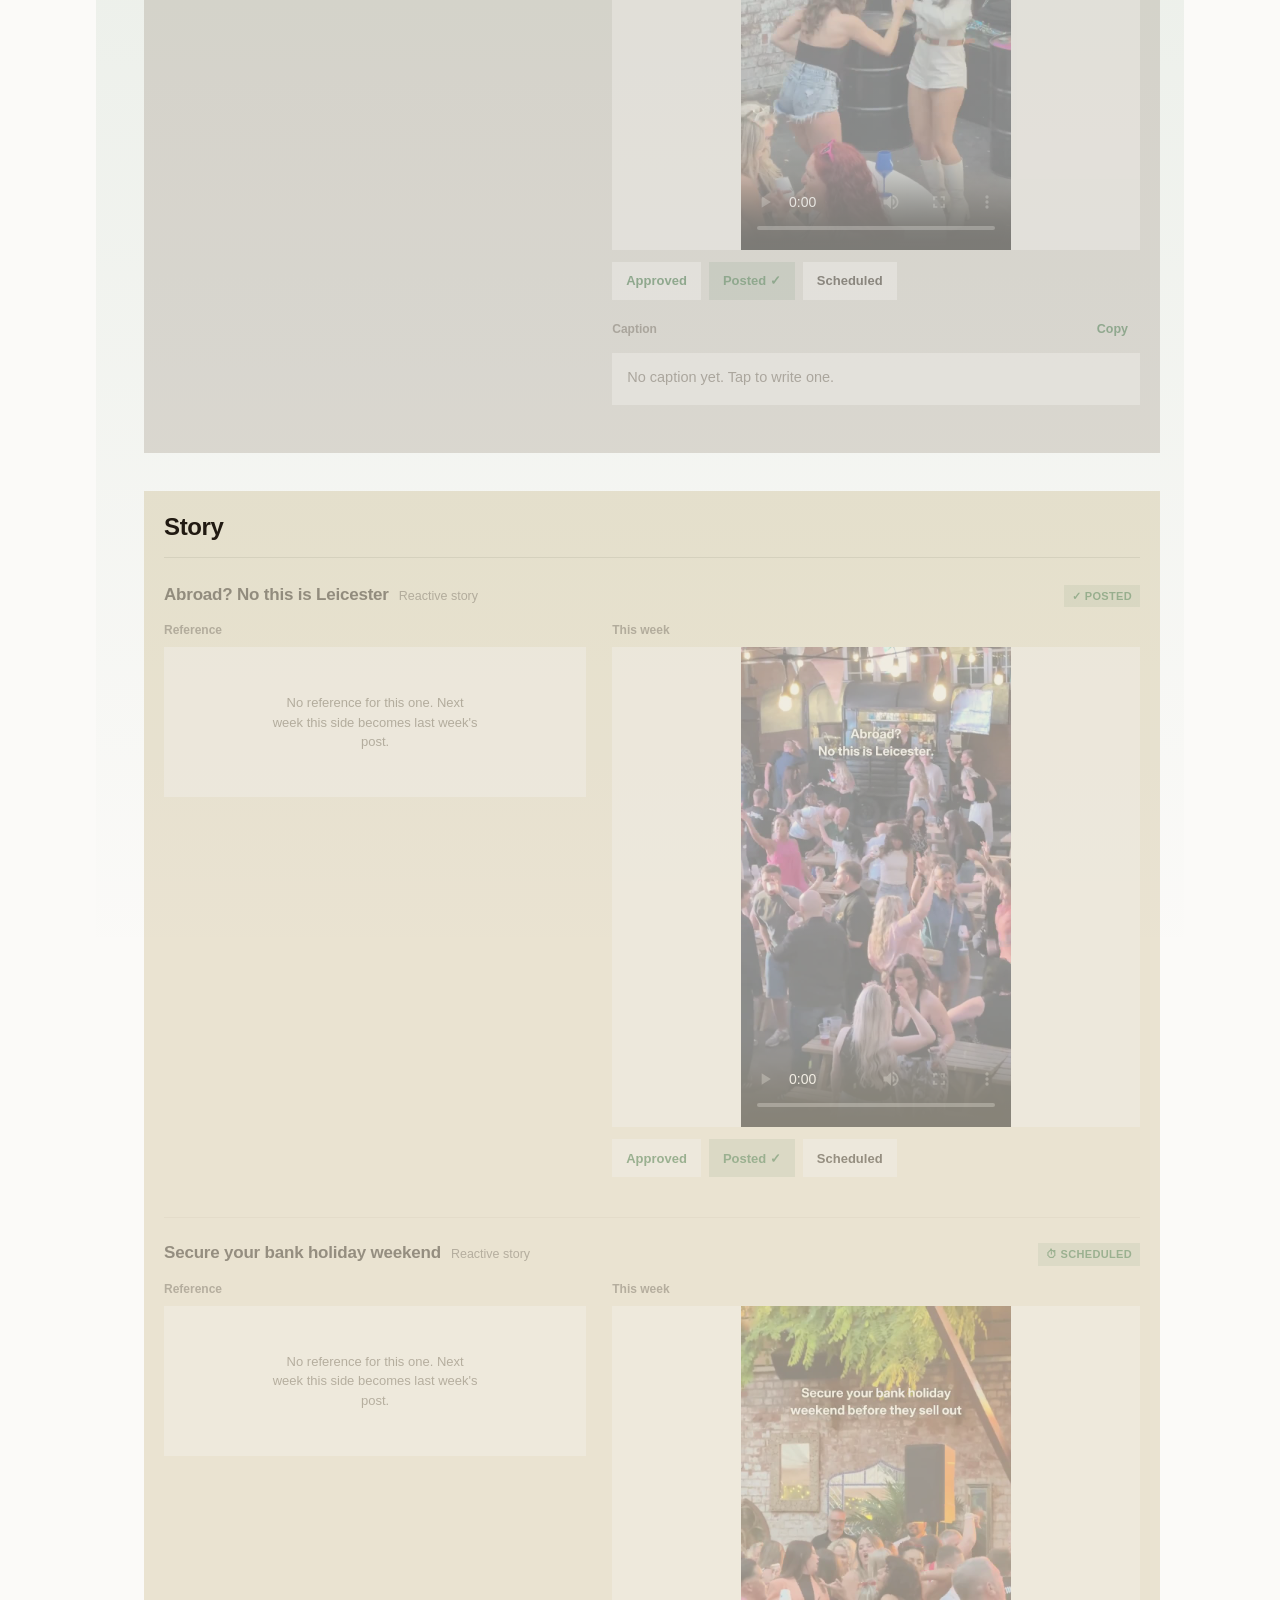
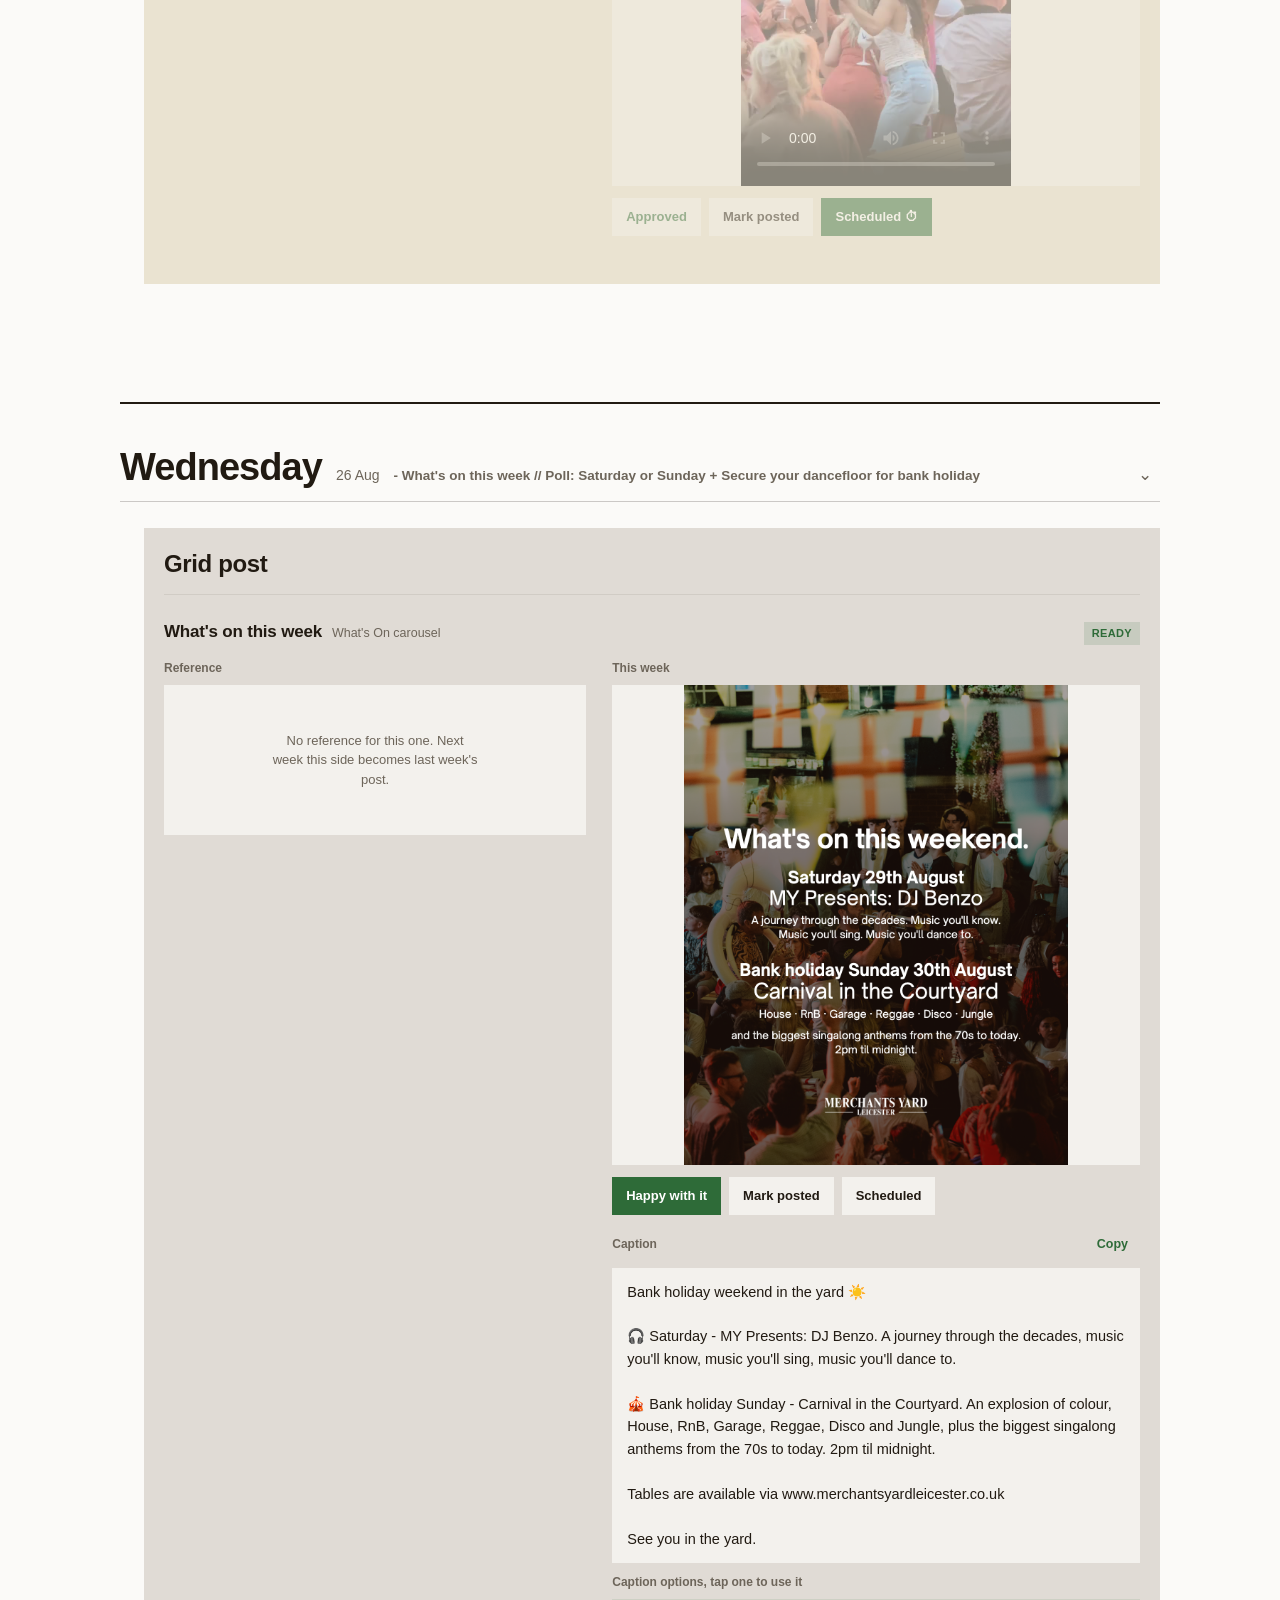
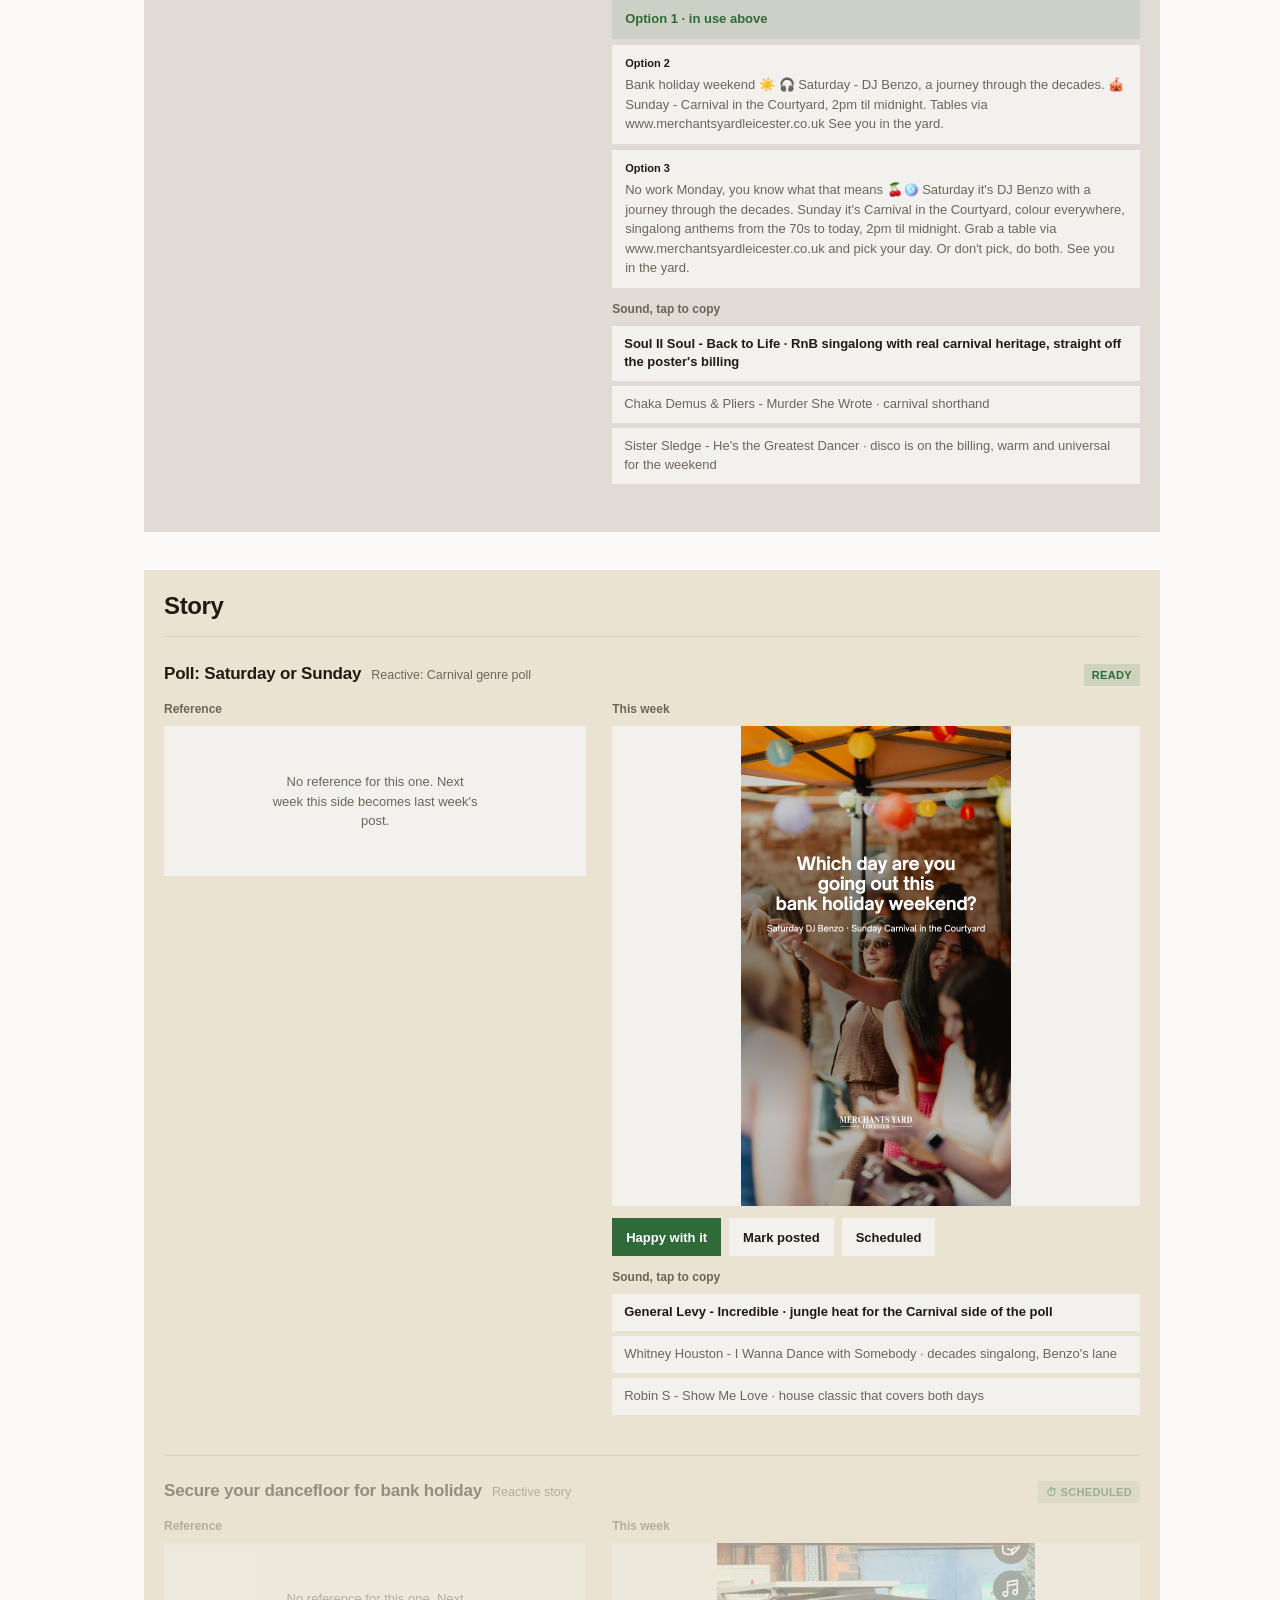
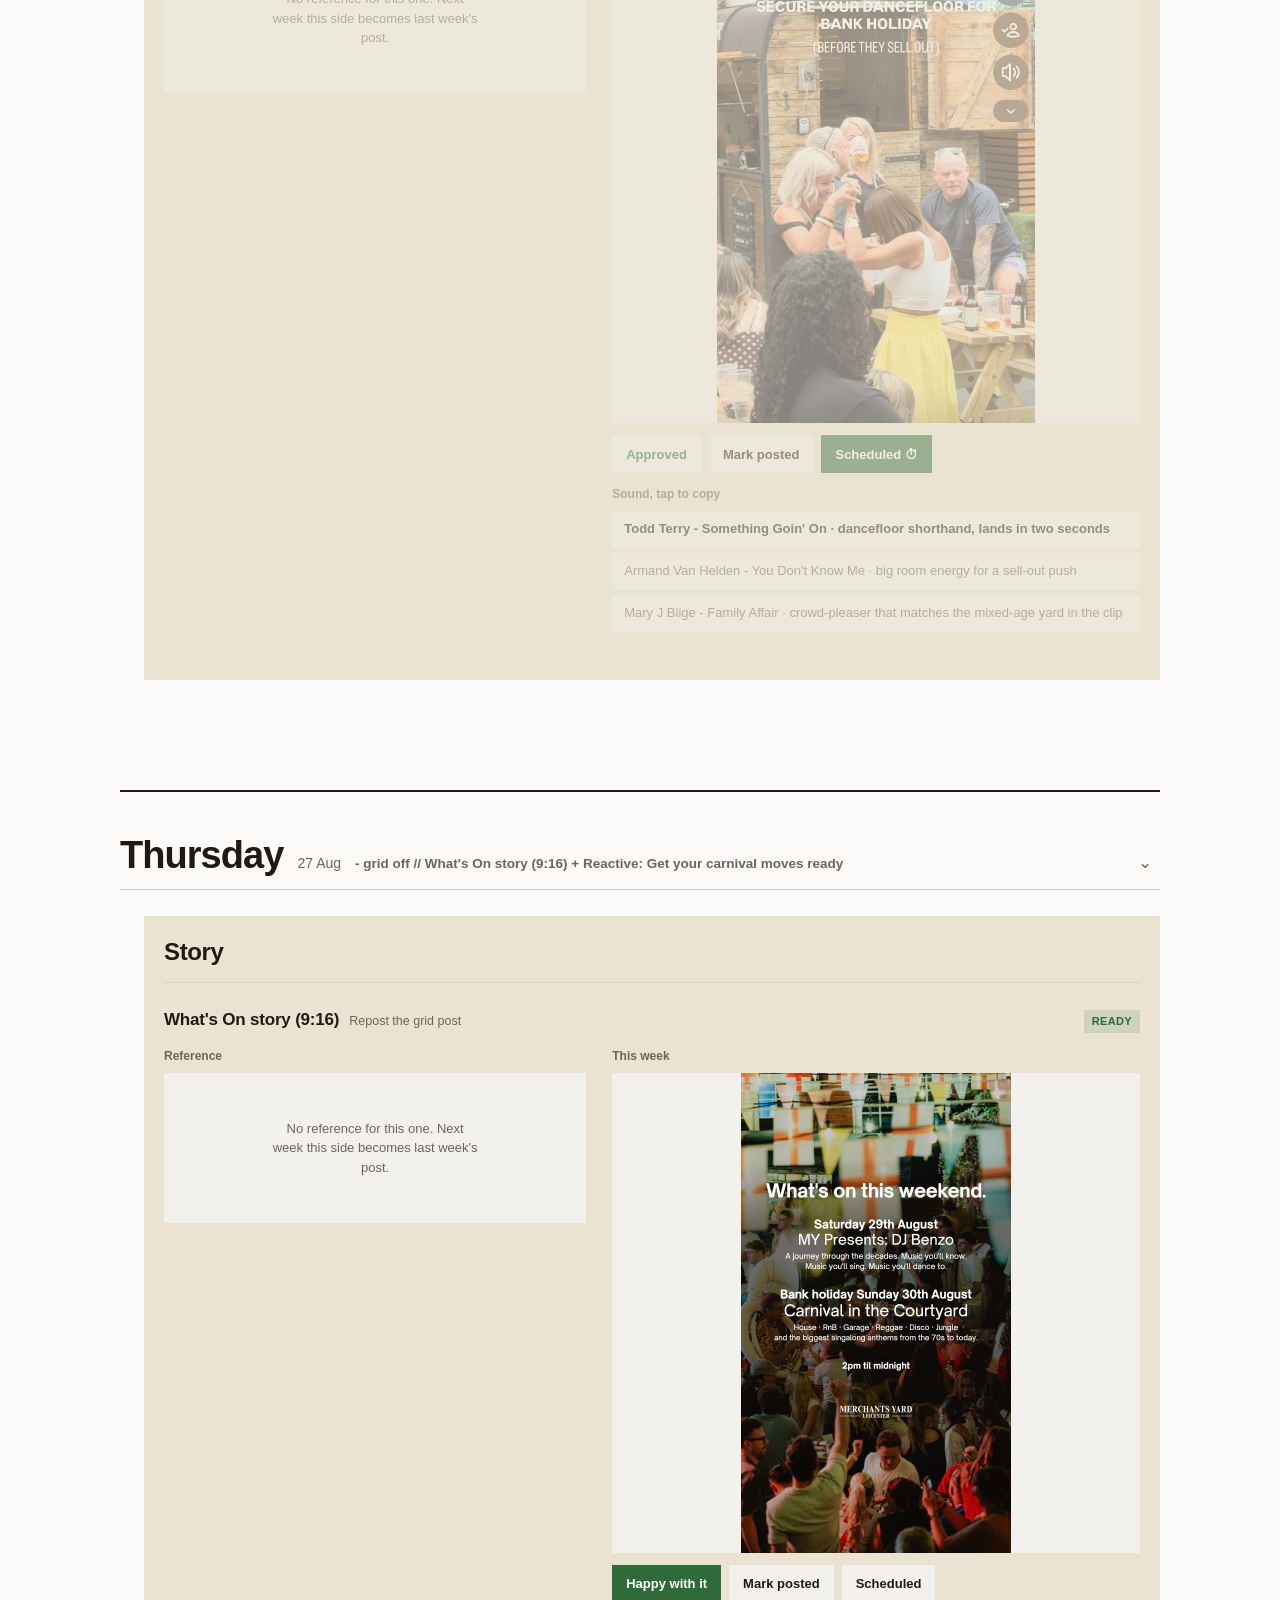
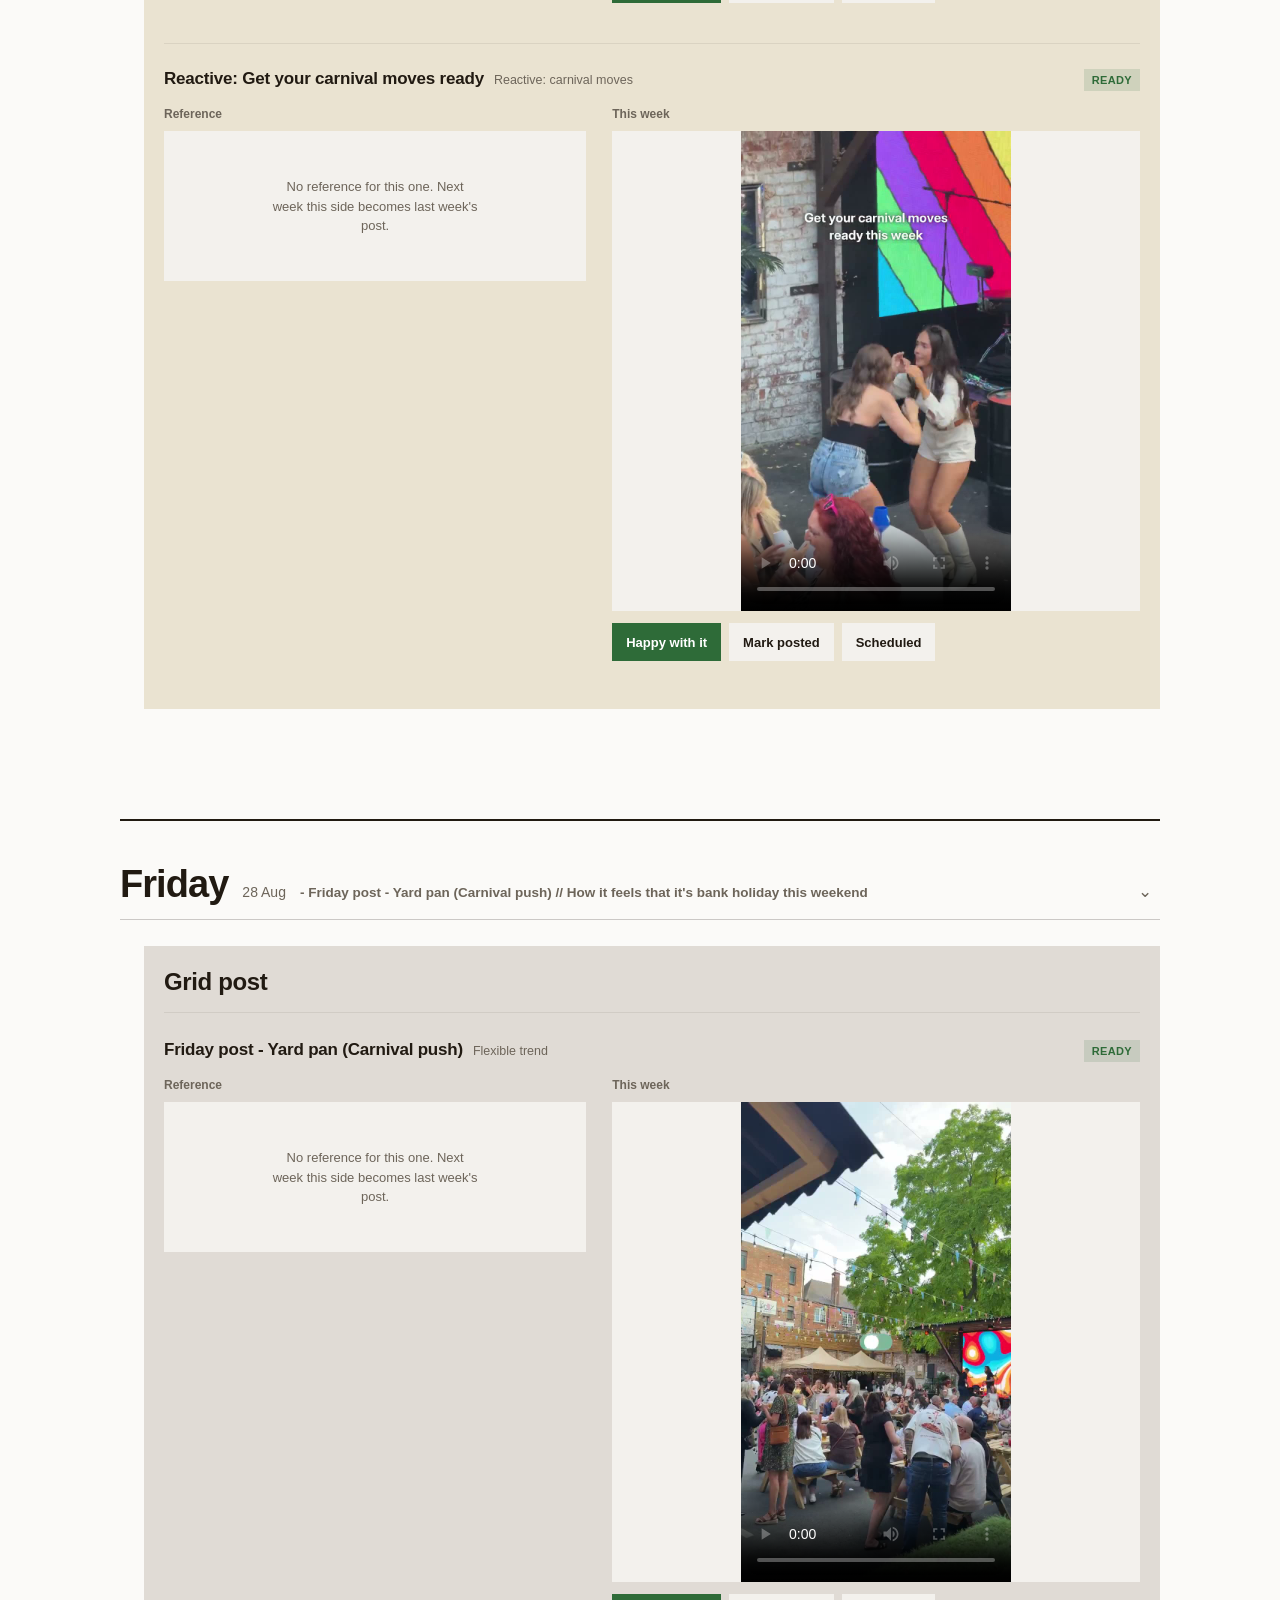
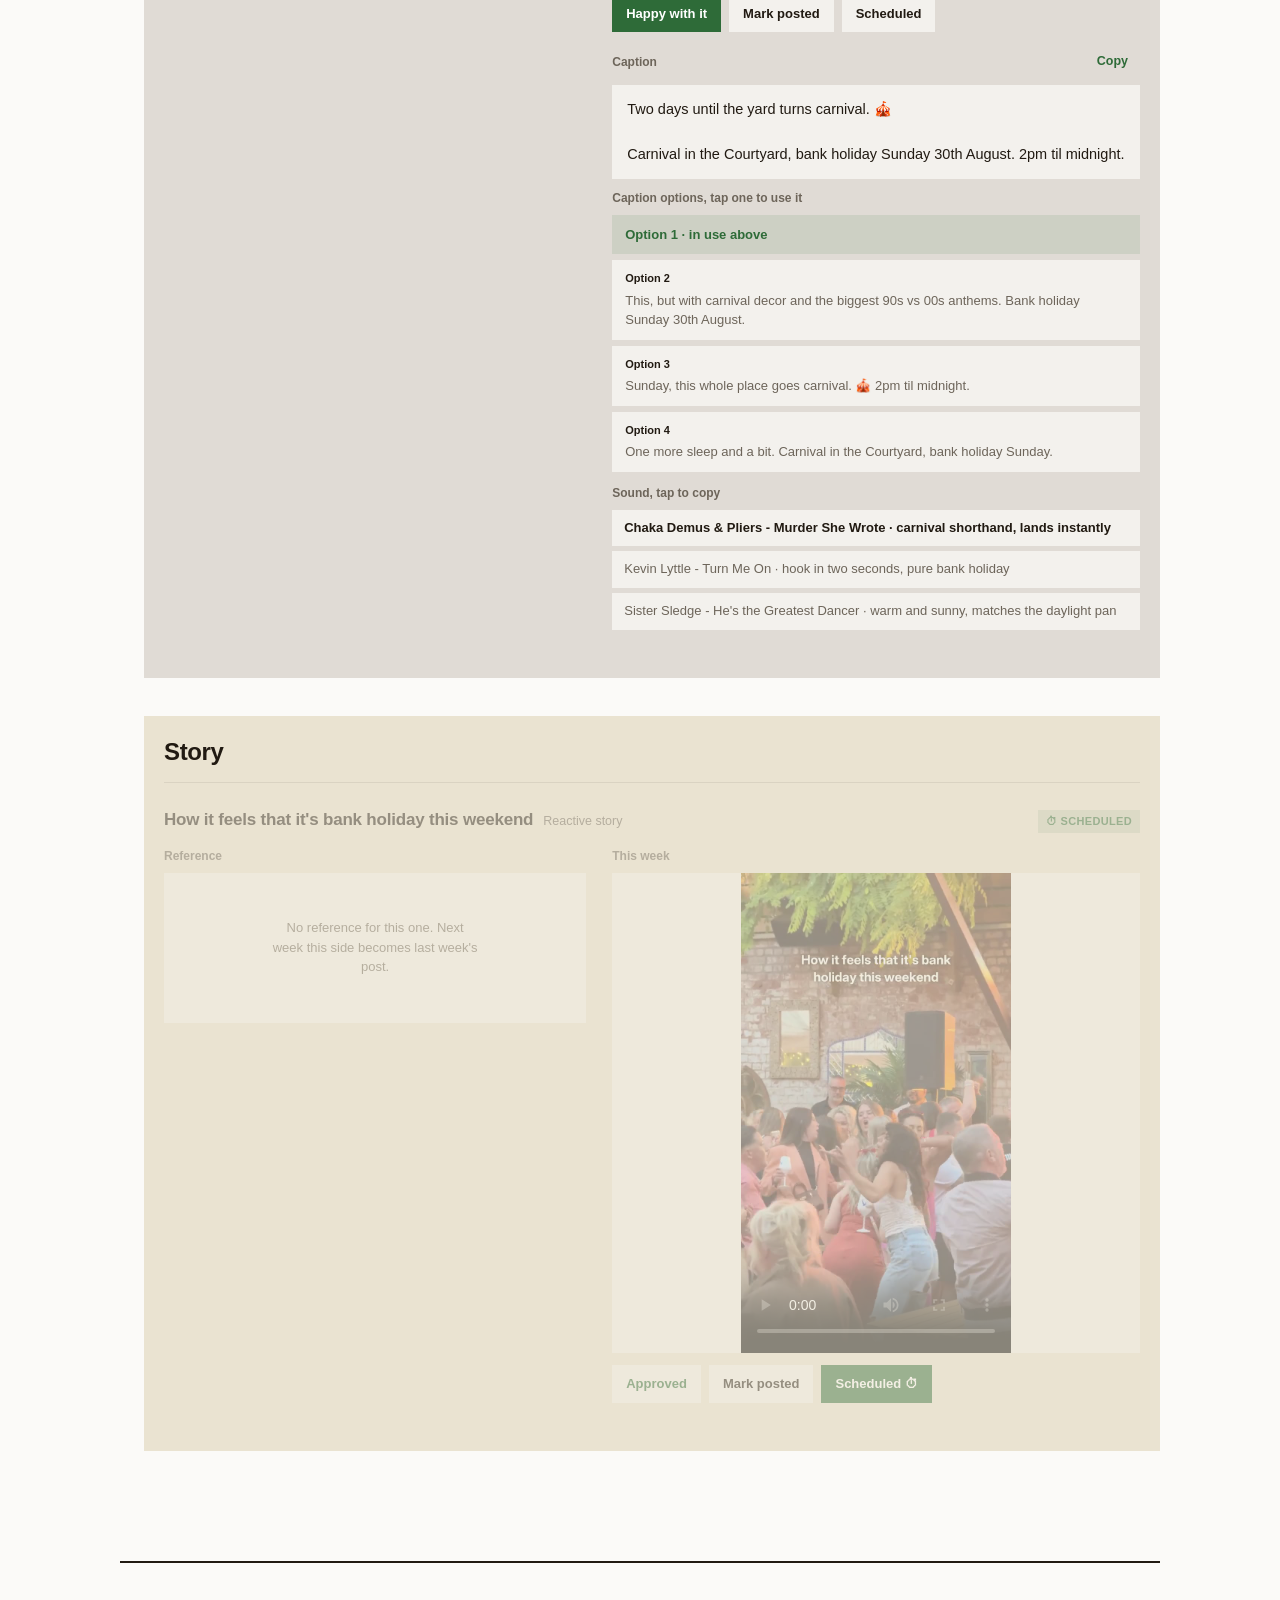
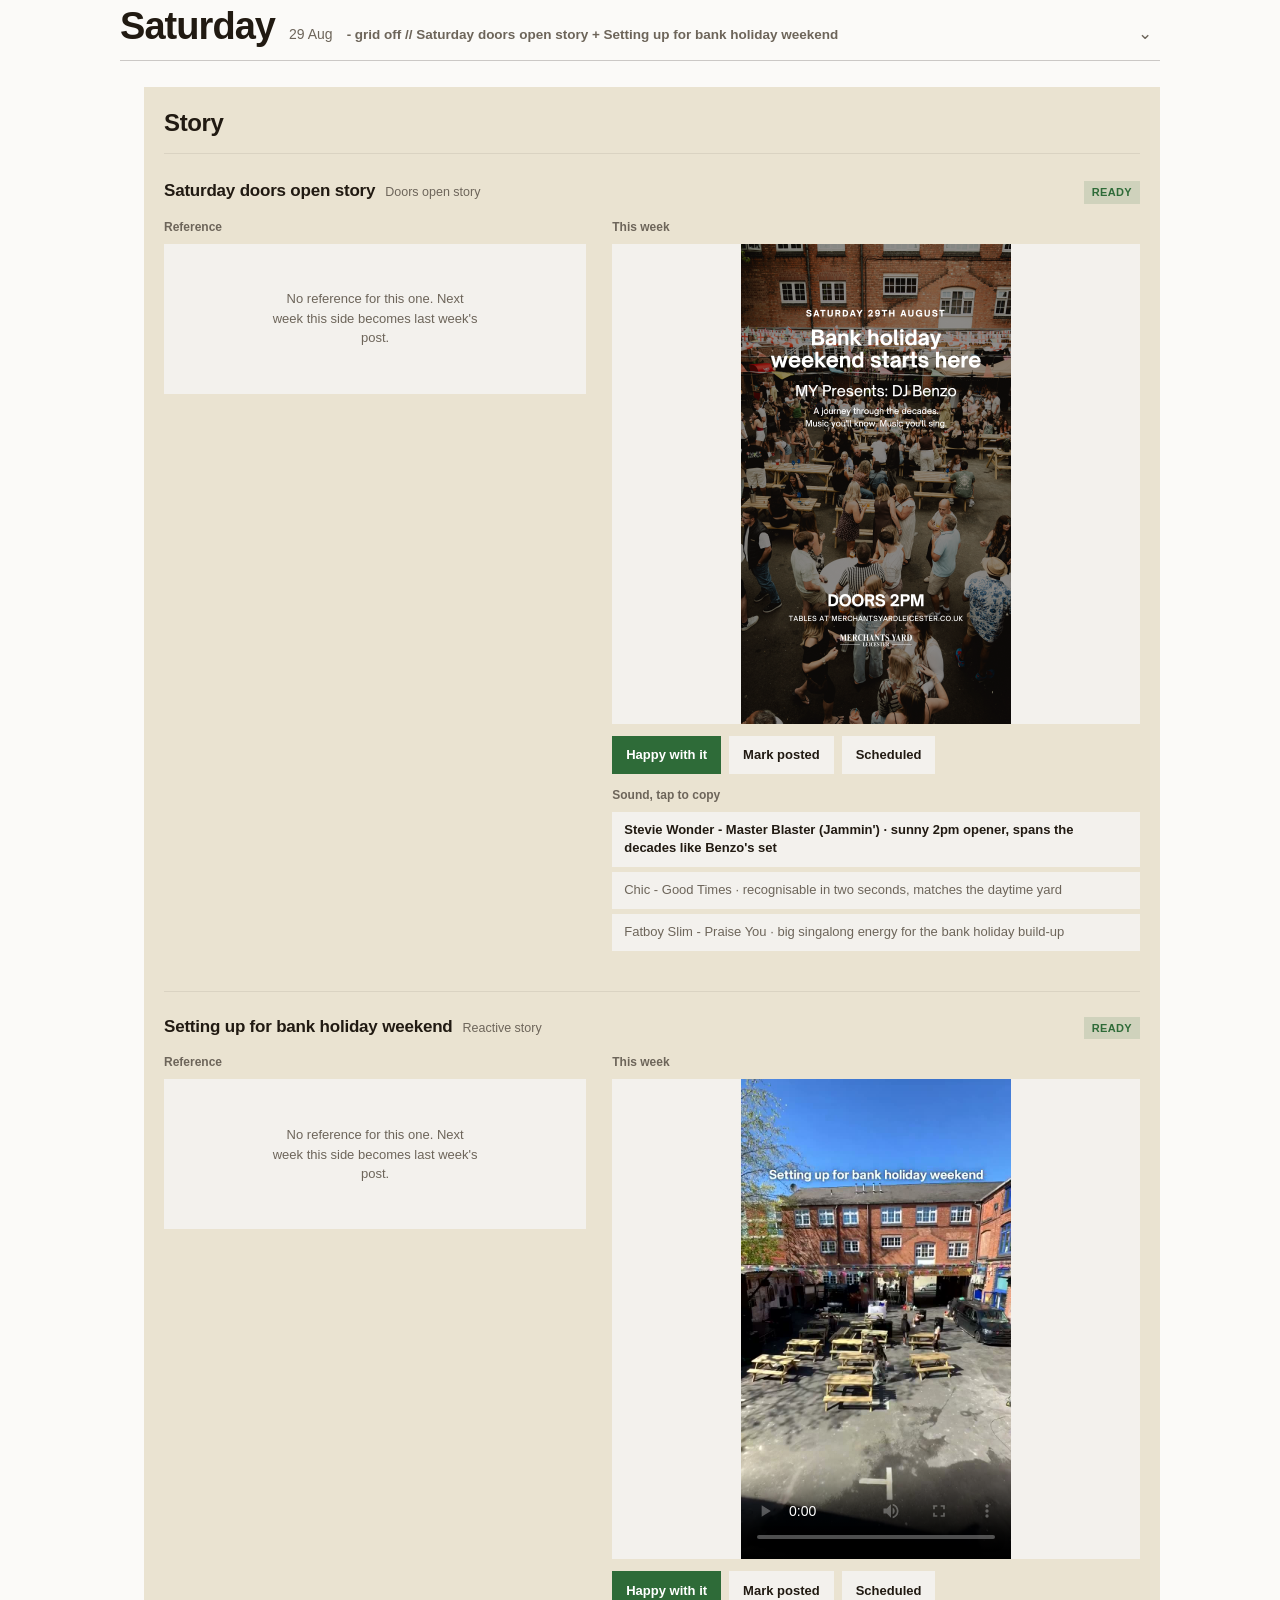
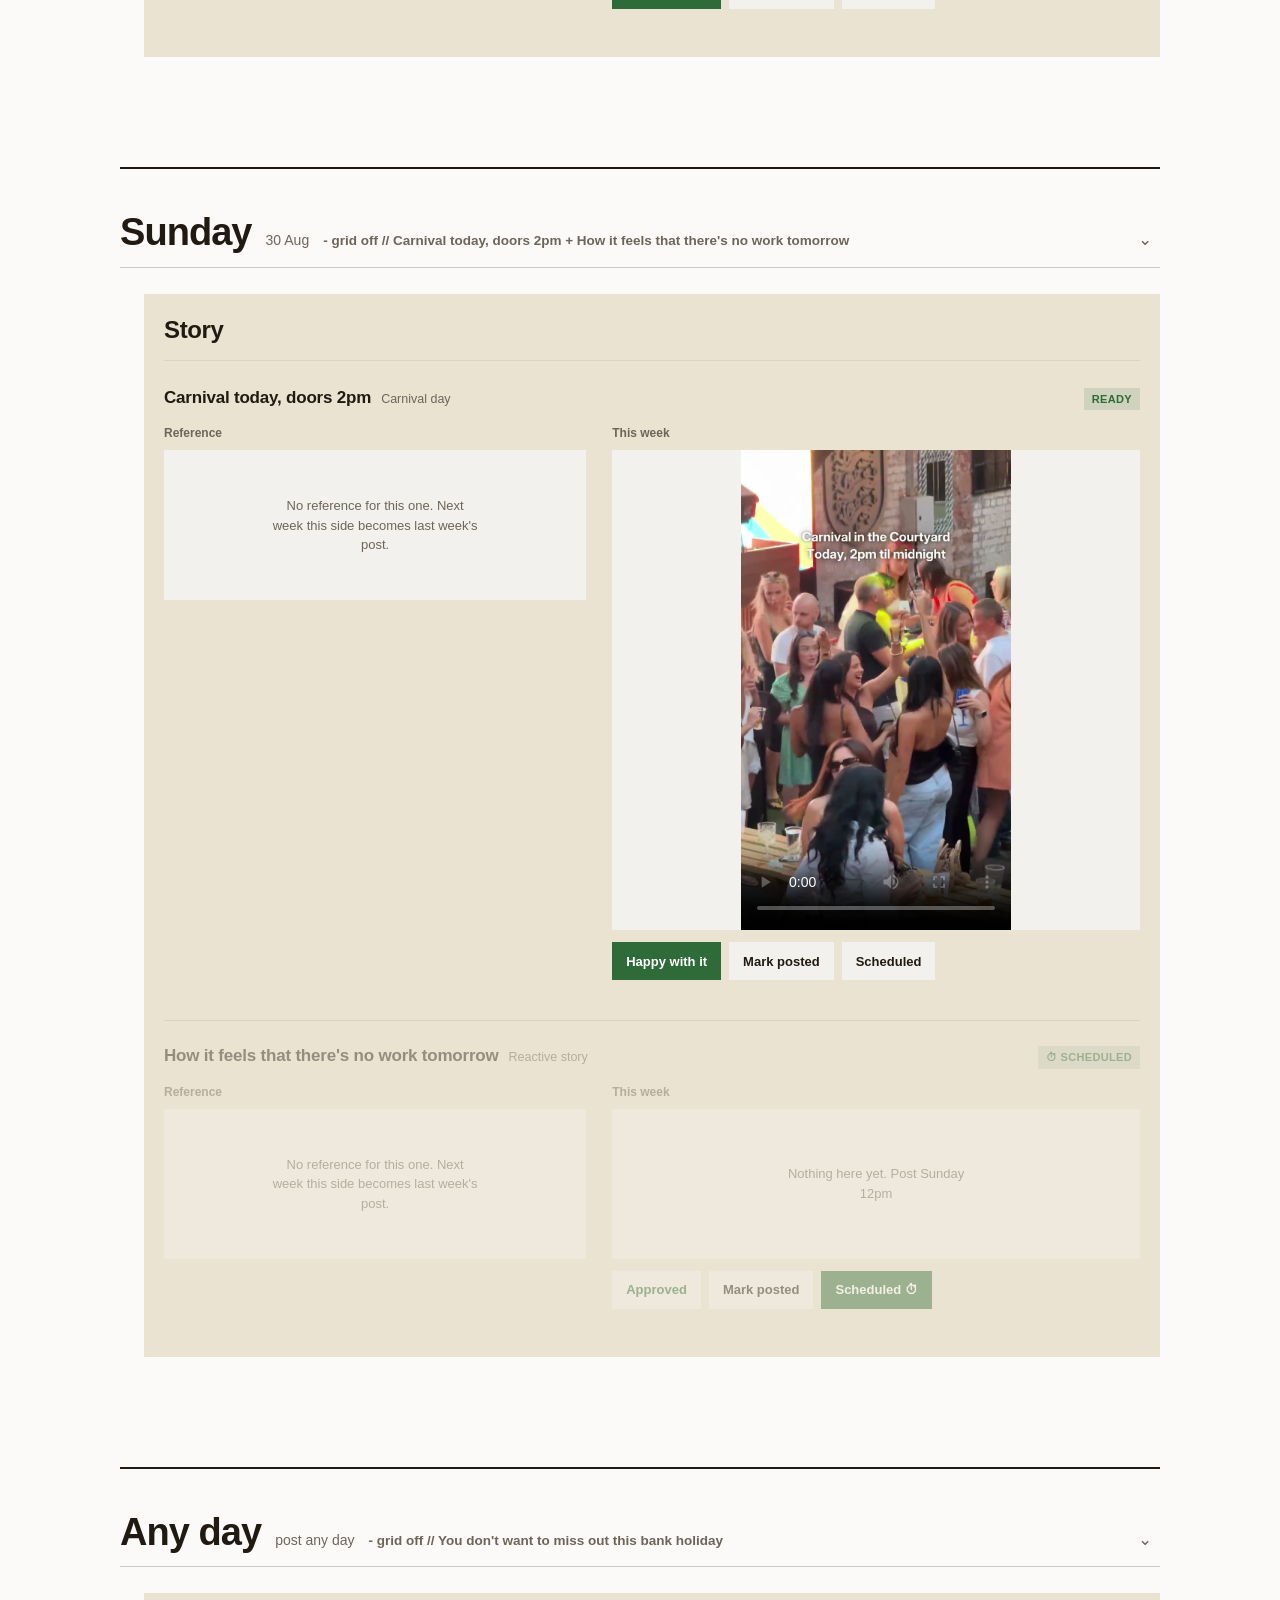
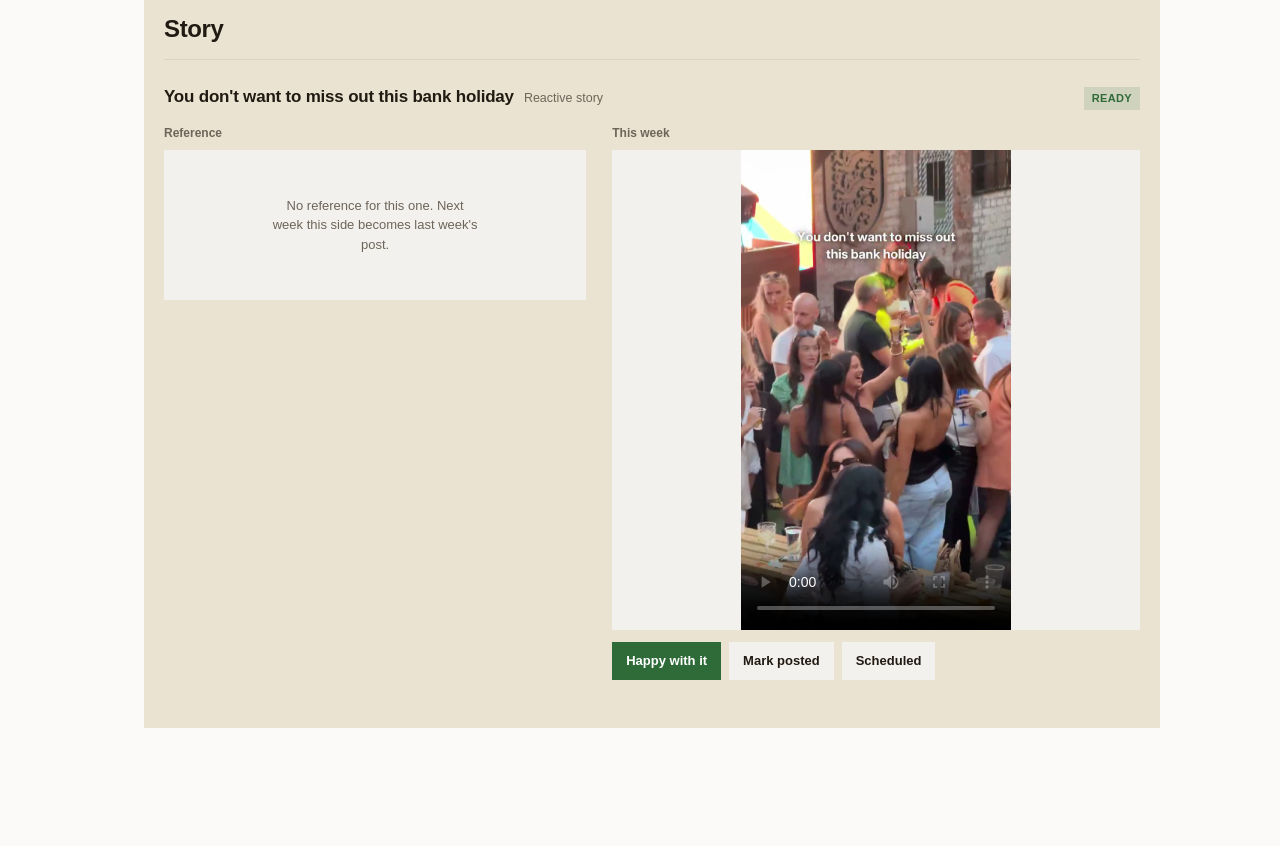
==== commit 72da5b77: "week share page Co-Authored-By: Claude Fable 5 <noreply@anthropic.com>" ====
--- a/share/my-2026-08-24/index.html
+++ b/share/my-2026-08-24/index.html
@@ -5,14 +5,14 @@
 <meta name="viewport" content="width=device-width, initial-scale=1, viewport-fit=cover">
 <meta name="robots" content="noindex,nofollow,noarchive">
 <title>Merchants Yard · w/c 24 Aug 2026</title>
-<link rel="stylesheet" href="../../app.css?v=1787665971">
+<link rel="stylesheet" href="../../app.css?v=1787666254">
 <script>
   window.SHARE = {
     base: "../../",
     venue: "merchants-yard",
     name: "Merchants Yard",
     week: "2026-08-24",
-    v: "1787665971",
+    v: "1787666254",
     hideDays: ["Monday"]
   };
 </script>
@@ -109,6 +109,6 @@
 </button>
 
 <div class="toast" id="toast" role="status"></div>
-<script src="../../app.js?v=1787665971"></script>
+<script src="../../app.js?v=1787666254"></script>
 </body>
 </html>
